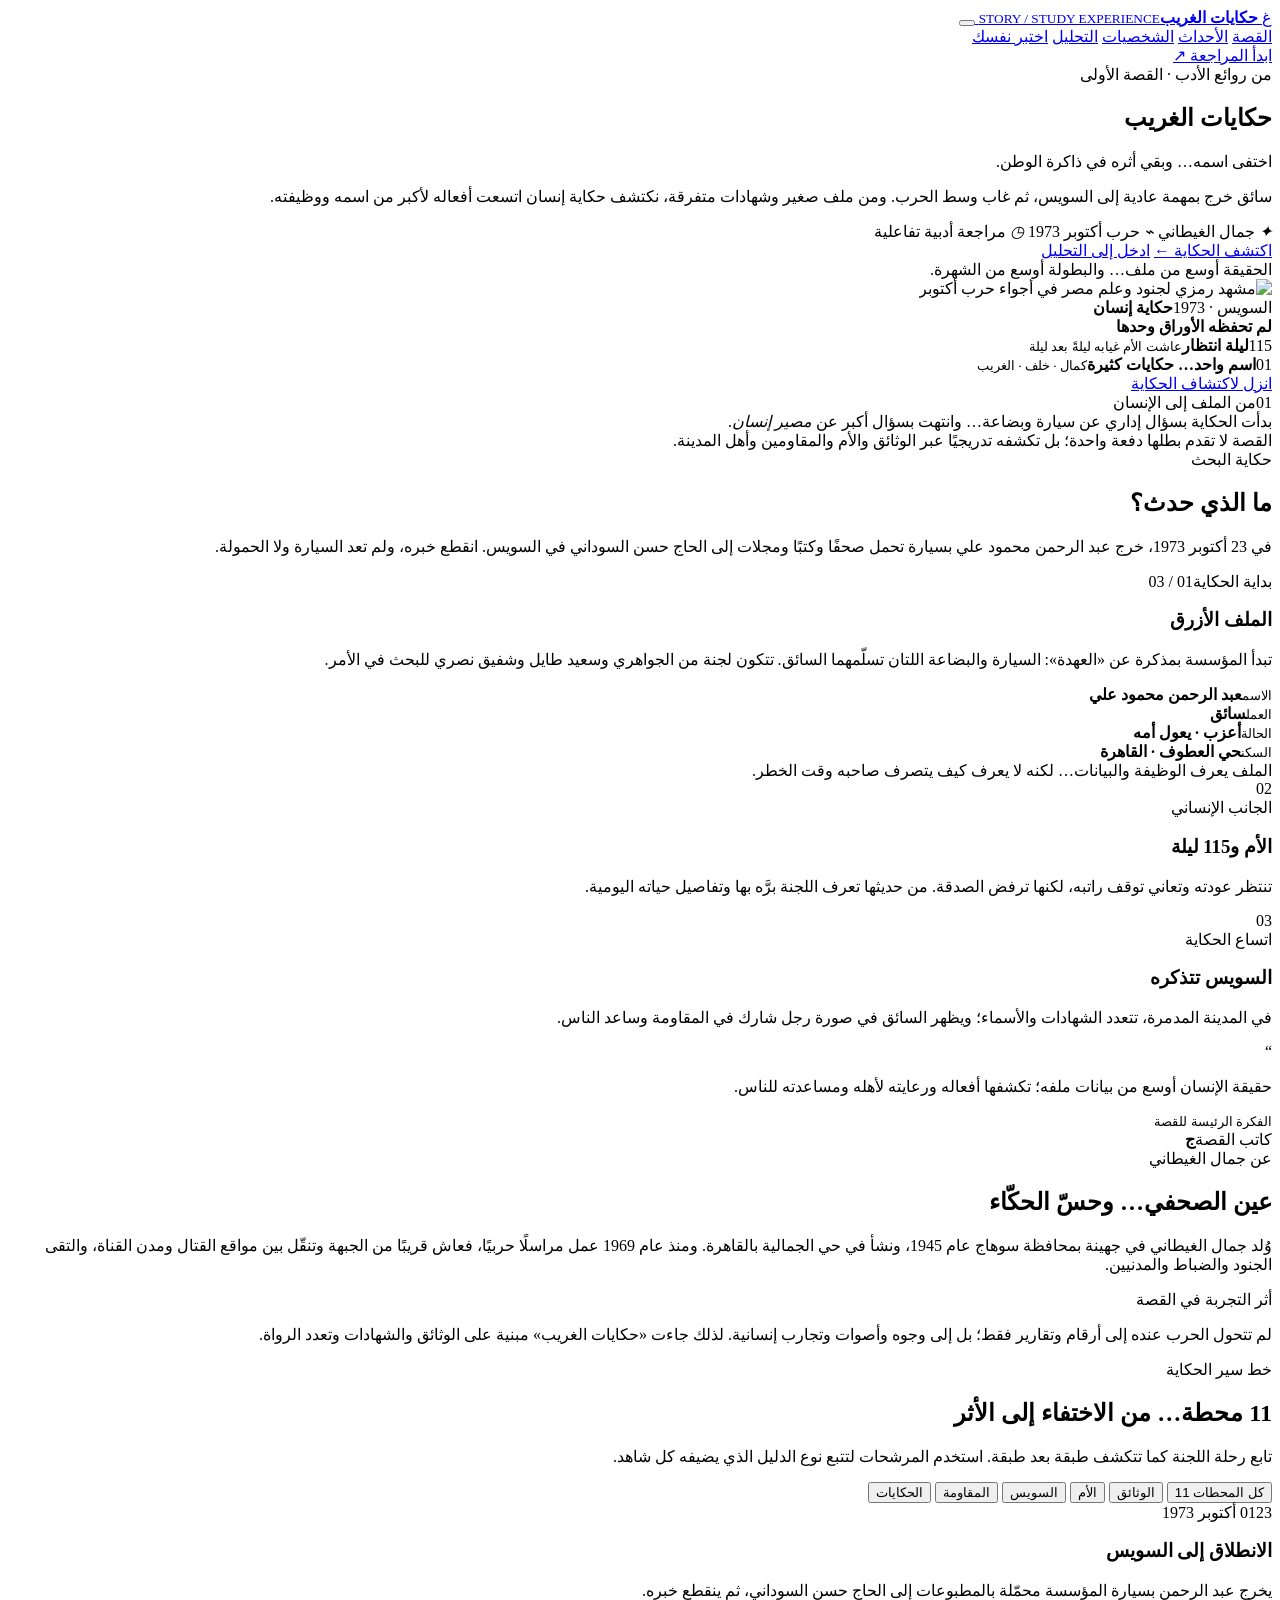
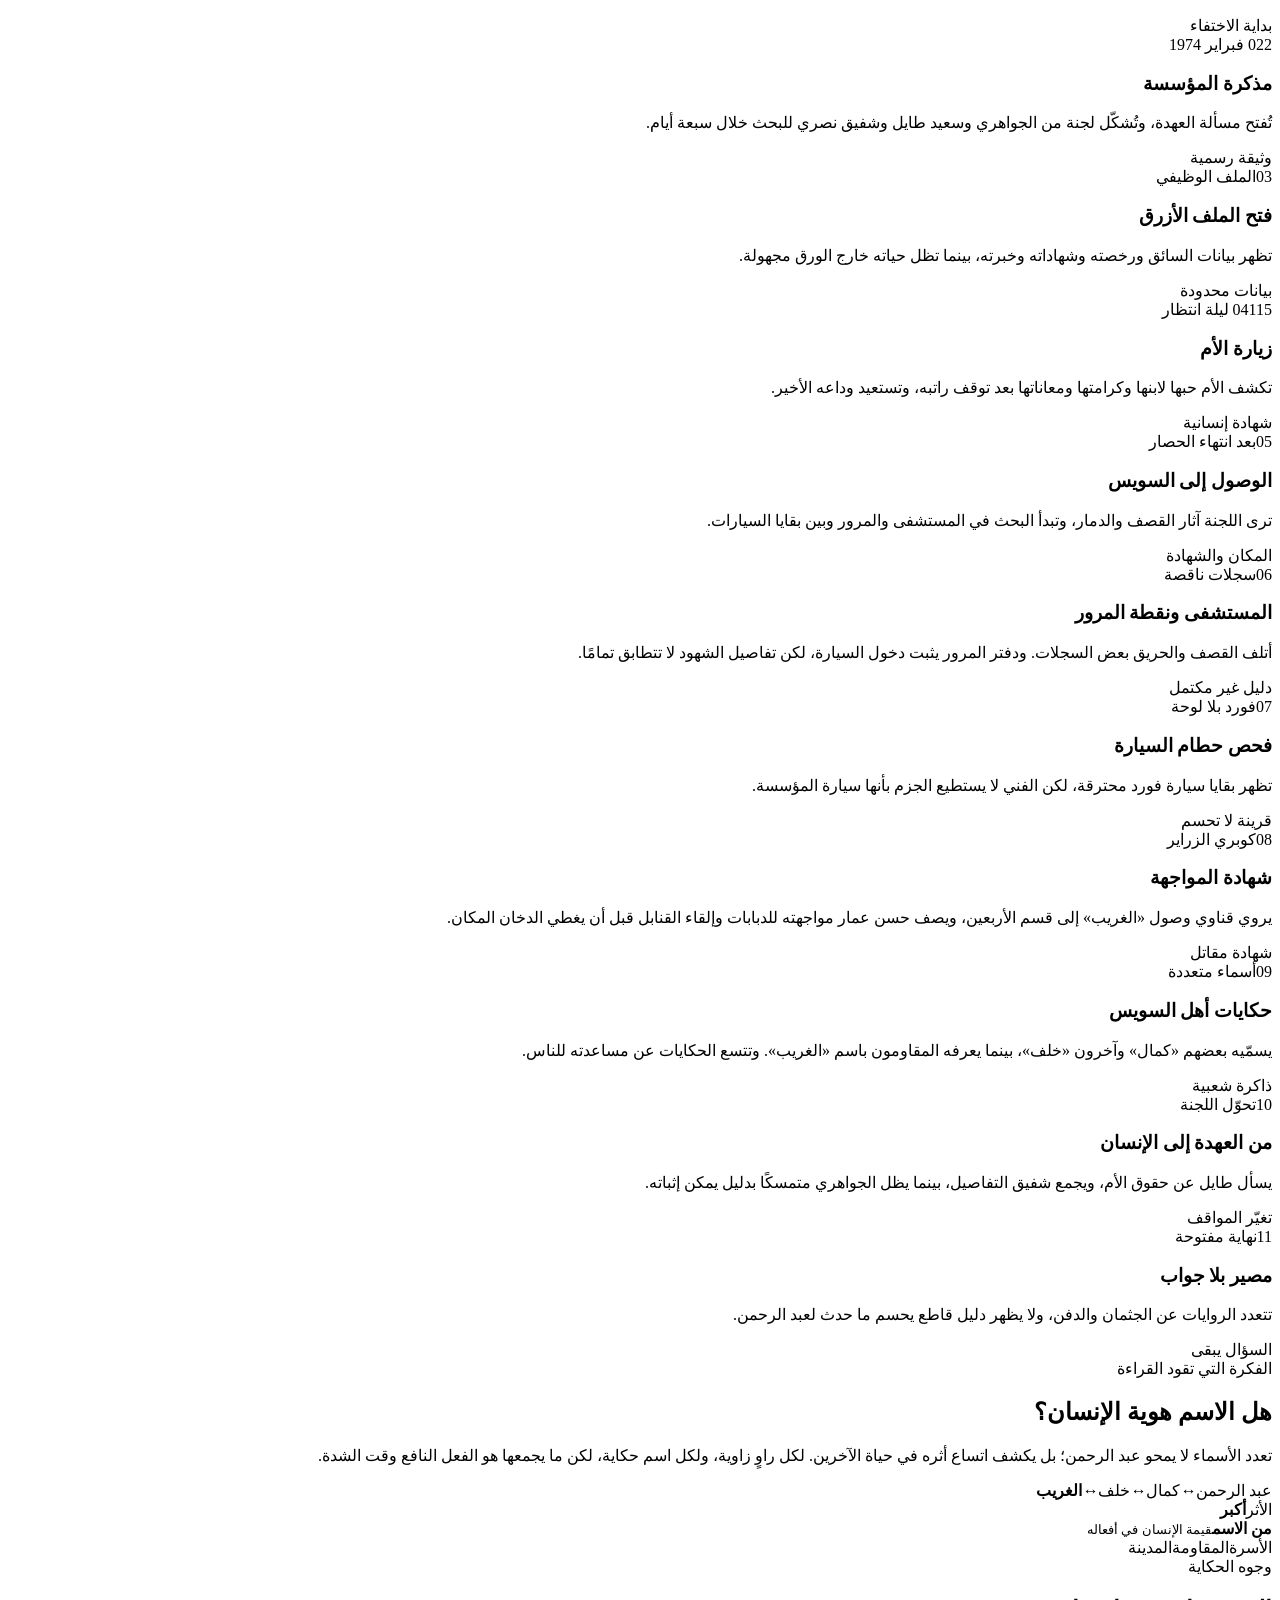
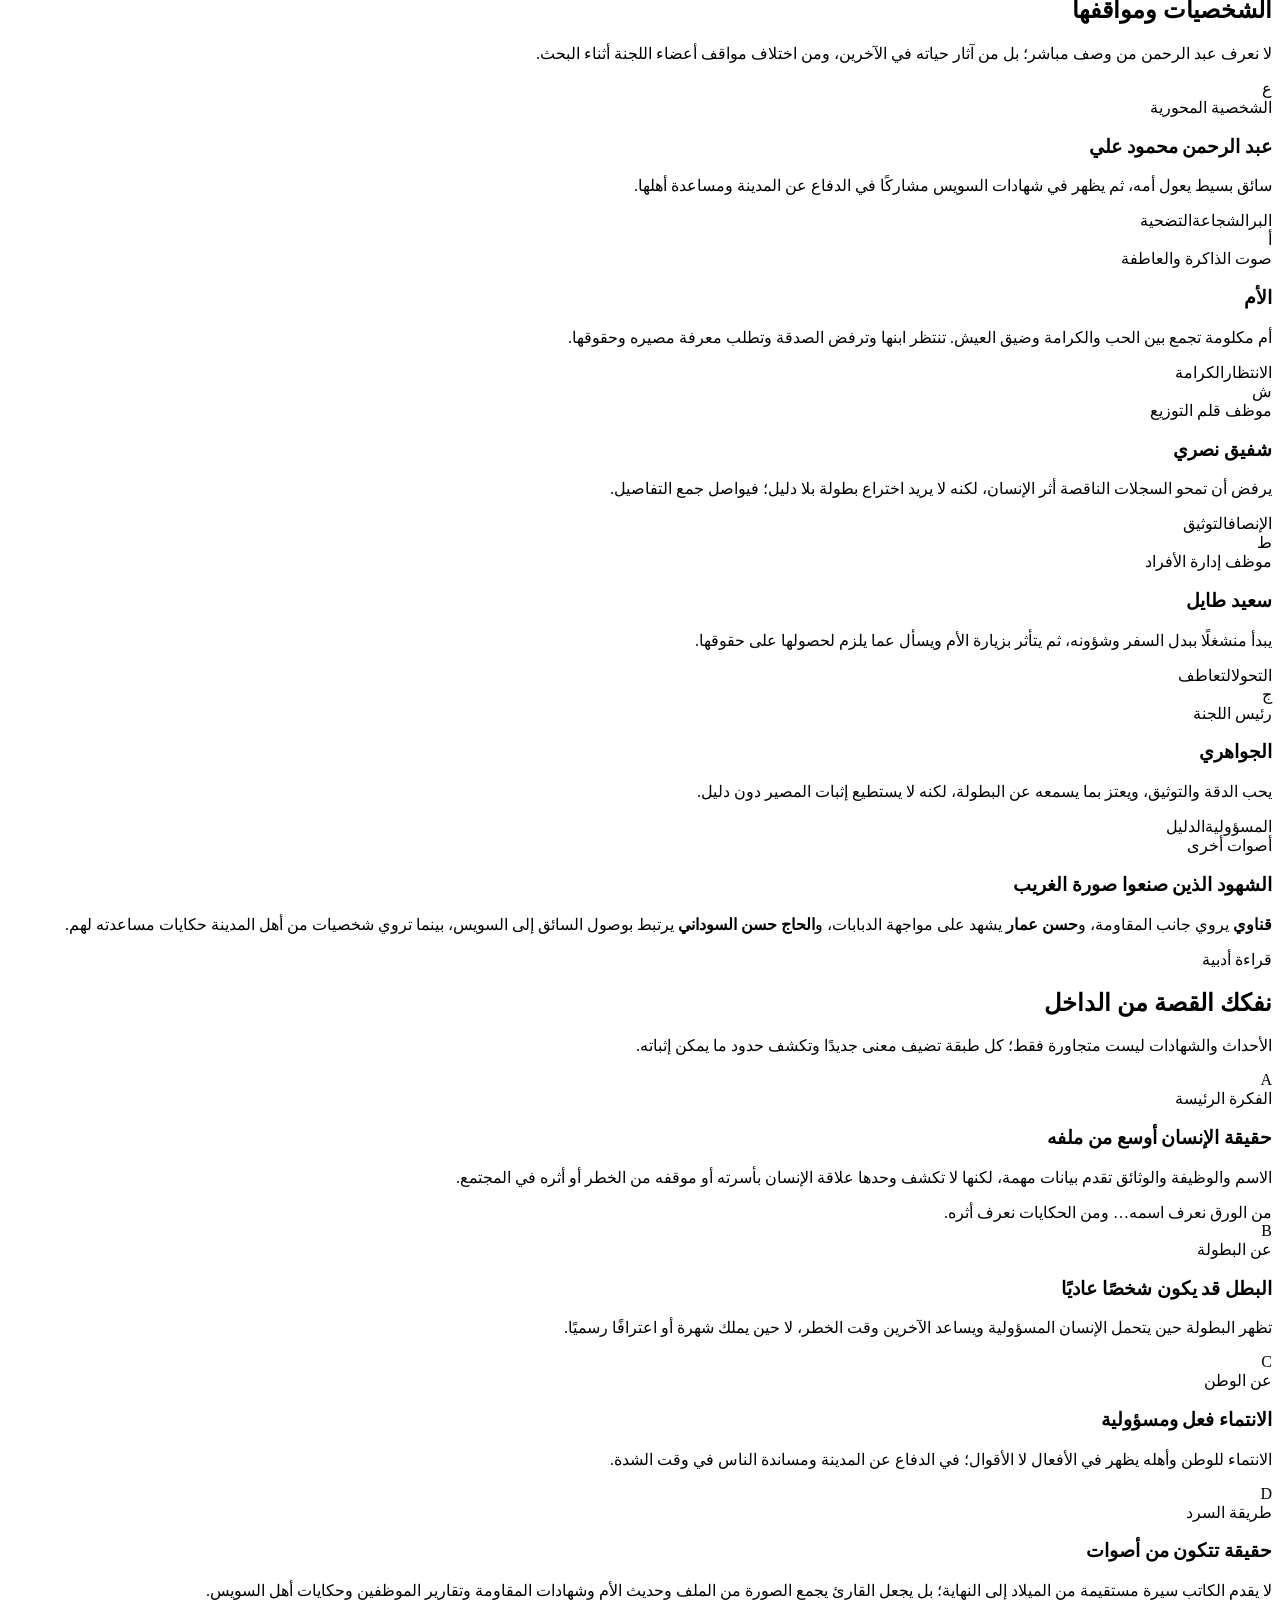
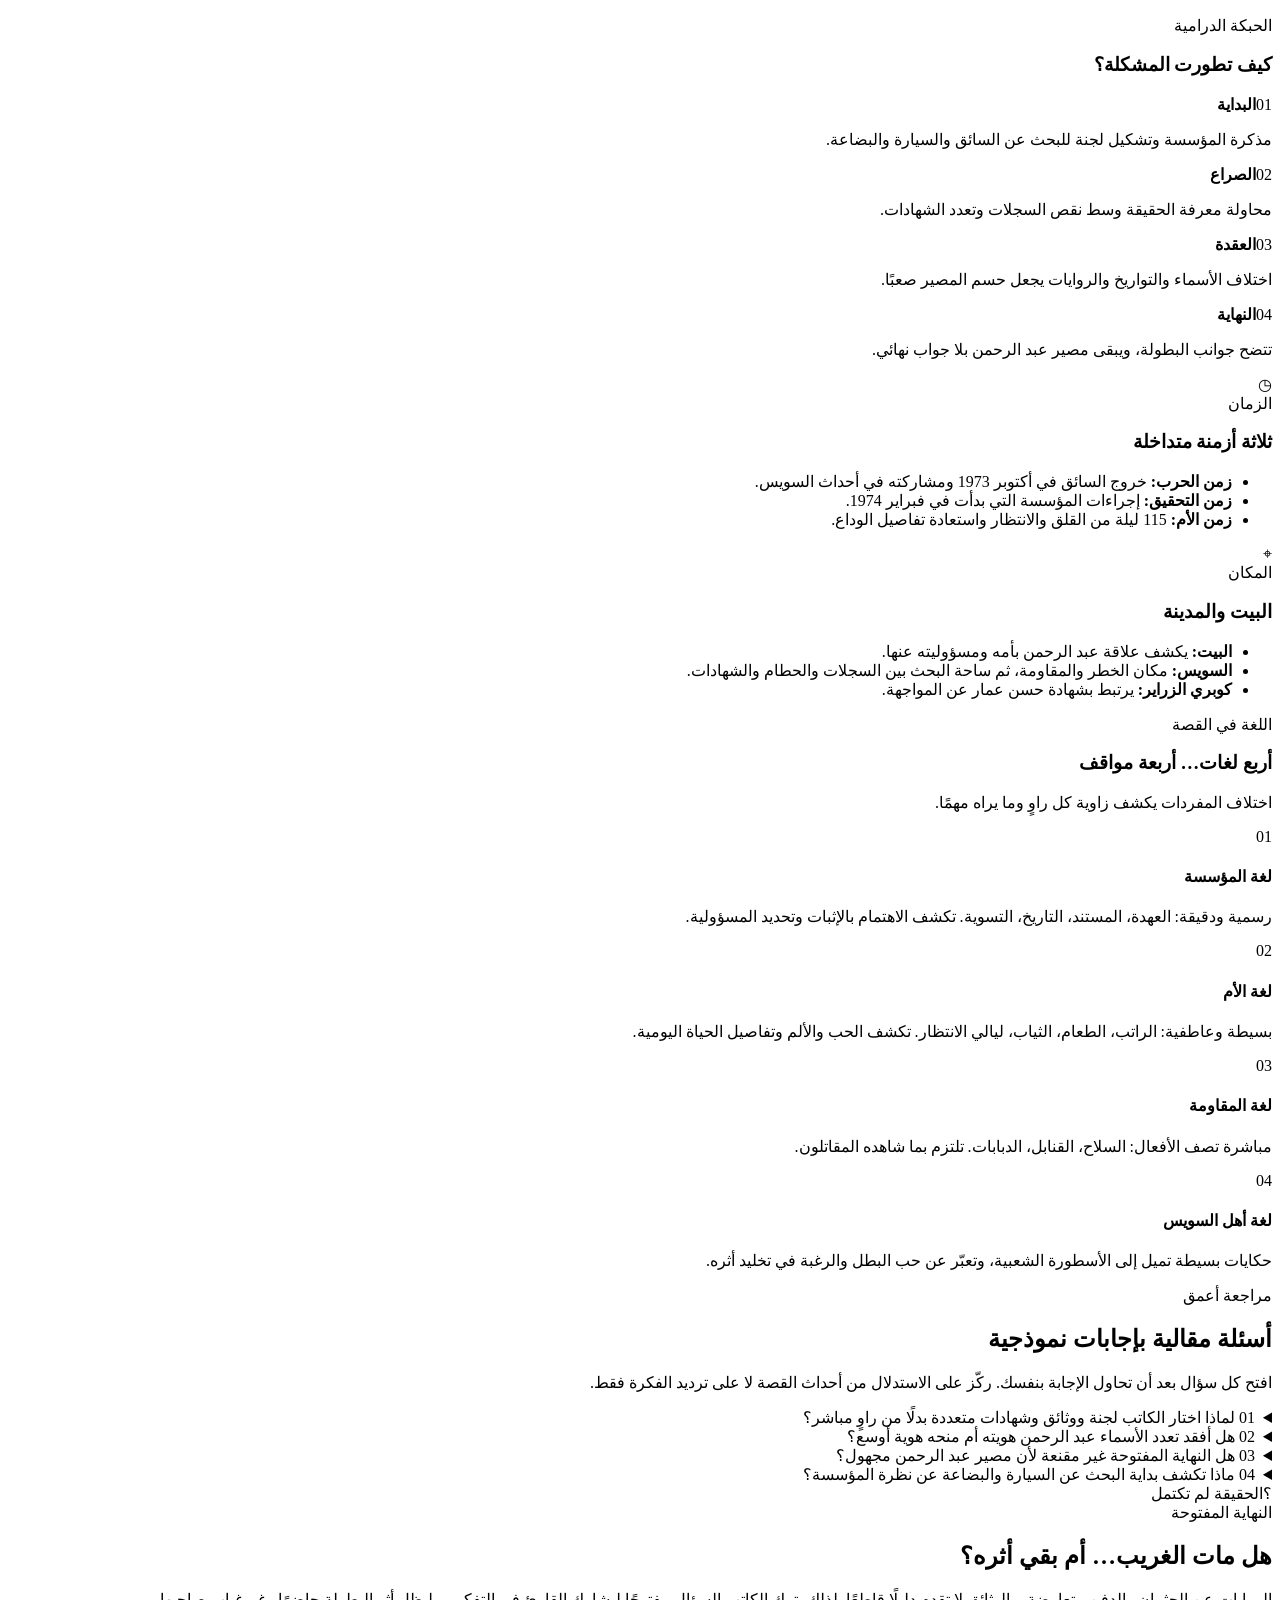
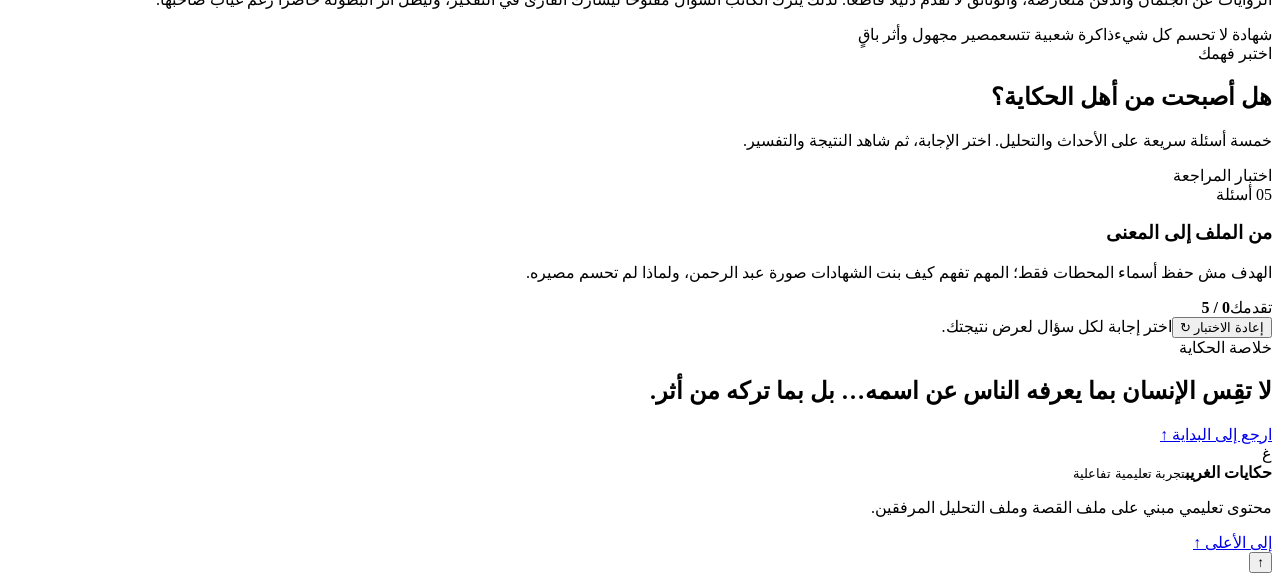
==== index.html @ 1ae820d7 "Add files via upload" ====
<!doctype html>
<html lang="ar" dir="rtl">
<head>
  <meta charset="utf-8">
  <meta name="viewport" content="width=device-width, initial-scale=1">
  <meta name="theme-color" content="#071e2a">
  <meta name="description" content="رحلة تفاعلية لفهم قصة حكايات الغريب لجمال الغيطاني: الأحداث، الشخصيات، الرؤية الفكرية، الحبكة، واللغة.">
  <title>حكايات الغريب | رحلة كشف الإنسان</title>
  <link rel="icon" href="assets/favicon.svg" type="image/svg+xml">
  <link rel="stylesheet" href="css/style.css">
  <script src="js/main.js" defer></script>
</head>
<body>
  <div class="ambient ambient-one" aria-hidden="true"></div>
  <div class="ambient ambient-two" aria-hidden="true"></div>

  <header class="site-header" id="top">
    <a class="brand" href="#top" aria-label="العودة إلى بداية الصفحة">
      <span class="brand-mark">غ</span>
      <span class="brand-copy"><strong>حكايات الغريب</strong><small>STORY / STUDY EXPERIENCE</small></span>
    </a>

    <button class="menu-toggle" type="button" aria-label="فتح القائمة" aria-expanded="false" aria-controls="main-nav">
      <span></span><span></span><span></span>
    </button>

    <nav class="main-nav" id="main-nav" aria-label="التنقل الرئيسي">
      <a href="#story">القصة</a>
      <a href="#timeline">الأحداث</a>
      <a href="#characters">الشخصيات</a>
      <a href="#analysis">التحليل</a>
      <a href="#quiz">اختبر نفسك</a>
    </nav>

    <a class="header-cta" href="#quiz">ابدأ المراجعة <span aria-hidden="true">↗</span></a>
  </header>

  <main>
    <section class="hero section-shell" aria-labelledby="hero-title">
      <div class="hero-copy">
        <div class="eyebrow"><span class="eyebrow-dot"></span> من روائع الأدب · القصة الأولى</div>
        <h1 id="hero-title">حكايات <span>الغريب</span></h1>
        <p class="hero-subtitle">اختفى اسمه… وبقي أثره في ذاكرة الوطن.</p>
        <p class="hero-description">سائق خرج بمهمة عادية إلى السويس، ثم غاب وسط الحرب. ومن ملف صغير وشهادات متفرقة، نكتشف حكاية إنسان اتسعت أفعاله لأكبر من اسمه ووظيفته.</p>
        <div class="hero-meta">
          <span><i class="meta-icon">✦</i> جمال الغيطاني</span>
          <span><i class="meta-icon">⌁</i> حرب أكتوبر 1973</span>
          <span><i class="meta-icon">◷</i> مراجعة أدبية تفاعلية</span>
        </div>
        <div class="hero-actions">
          <a class="btn btn-primary" href="#story">اكتشف الحكاية <span>←</span></a>
          <a class="btn btn-ghost" href="#analysis">ادخل إلى التحليل</a>
        </div>
        <div class="hero-note"><span class="note-line"></span><span>الحقيقة أوسع من ملف… والبطولة أوسع من الشهرة.</span></div>
      </div>

      <div class="hero-visual">
        <div class="visual-glow"></div>
        <div class="hero-art-frame">
          <img src="assets/suez-cover-art.jpg" alt="مشهد رمزي لجنود وعلم مصر في أجواء حرب أكتوبر" class="hero-art">
          <div class="art-shade"></div>
          <div class="art-caption"><span>السويس · 1973</span><strong>حكاية إنسان<br>لم تحفظه الأوراق وحدها</strong></div>
        </div>
        <div class="floating-card floating-card-top"><span class="float-symbol">115</span><span><b>ليلة انتظار</b><small>عاشت الأم غيابه ليلةً بعد ليلة</small></span></div>
        <div class="floating-card floating-card-bottom"><span class="float-symbol">01</span><span><b>اسم واحد… حكايات كثيرة</b><small>كمال · خلف · الغريب</small></span></div>
        <div class="orbit orbit-one"></div><div class="orbit orbit-two"></div>
      </div>
      <a class="scroll-cue" href="#story" aria-label="انتقل إلى القصة"><span></span> انزل لاكتشاف الحكاية</a>
    </section>

    <section class="intro-strip section-shell" id="story">
      <div class="intro-label"><span class="section-index">01</span><span>من الملف إلى الإنسان</span></div>
      <div class="intro-statement">بدأت الحكاية بسؤال إداري عن سيارة وبضاعة… وانتهت بسؤال أكبر عن <em>مصير إنسان</em>.</div>
      <div class="intro-small">القصة لا تقدم بطلها دفعة واحدة؛ بل تكشفه تدريجيًا عبر الوثائق والأم والمقاومين وأهل المدينة.</div>
    </section>

    <section class="section section-shell story-section">
      <div class="section-heading reveal">
        <div><span class="section-kicker">حكاية البحث</span><h2>ما الذي حدث؟</h2></div>
        <p>في 23 أكتوبر 1973، خرج عبد الرحمن محمود علي بسيارة تحمل صحفًا وكتبًا ومجلات إلى الحاج حسن السوداني في السويس. انقطع خبره، ولم تعد السيارة ولا الحمولة.</p>
      </div>

      <div class="story-grid">
        <article class="story-main-card reveal">
          <div class="card-topline"><span class="mini-tag">بداية الحكاية</span><span class="card-number">01 / 03</span></div>
          <div class="file-icon" aria-hidden="true"><span></span><span></span><span></span></div>
          <h3>الملف الأزرق</h3>
          <p>تبدأ المؤسسة بمذكرة عن «العهدة»: السيارة والبضاعة اللتان تسلّمهما السائق. تتكون لجنة من الجواهري وسعيد طايل وشفيق نصري للبحث في الأمر.</p>
          <div class="file-data">
            <div><small>الاسم</small><strong>عبد الرحمن محمود علي</strong></div>
            <div><small>العمل</small><strong>سائق</strong></div>
            <div><small>الحالة</small><strong>أعزب · يعول أمه</strong></div>
            <div><small>السكن</small><strong>حي العطوف · القاهرة</strong></div>
          </div>
          <div class="card-footnote">الملف يعرف الوظيفة والبيانات… لكنه لا يعرف كيف يتصرف صاحبه وقت الخطر.</div>
        </article>

        <div class="story-side">
          <article class="side-card reveal">
            <span class="side-number">02</span>
            <div><span class="side-label">الجانب الإنساني</span><h3>الأم و115 ليلة</h3><p>تنتظر عودته وتعاني توقف راتبه، لكنها ترفض الصدقة. من حديثها تعرف اللجنة برَّه بها وتفاصيل حياته اليومية.</p></div>
          </article>
          <article class="side-card reveal">
            <span class="side-number">03</span>
            <div><span class="side-label">اتساع الحكاية</span><h3>السويس تتذكره</h3><p>في المدينة المدمرة، تتعدد الشهادات والأسماء؛ ويظهر السائق في صورة رجل شارك في المقاومة وساعد الناس.</p></div>
          </article>
          <div class="quote-card reveal"><span class="quote-mark">“</span><p>حقيقة الإنسان أوسع من بيانات ملفه؛ تكشفها أفعاله ورعايته لأهله ومساعدته للناس.</p><small>الفكرة الرئيسة للقصة</small></div>
        </div>
      </div>
    </section>

    <section class="author-section section-shell reveal" aria-labelledby="author-title">
      <div class="author-marker"><span>كاتب القصة</span><strong>ج</strong></div>
      <div class="author-copy"><span class="section-kicker">عن جمال الغيطاني</span><h2 id="author-title">عين الصحفي… وحسّ الحكّاء</h2><p>وُلد جمال الغيطاني في جهينة بمحافظة سوهاج عام 1945، ونشأ في حي الجمالية بالقاهرة. ومنذ عام 1969 عمل مراسلًا حربيًا، فعاش قريبًا من الجبهة وتنقّل بين مواقع القتال ومدن القناة، والتقى الجنود والضباط والمدنيين.</p></div>
      <div class="author-insight"><span>أثر التجربة في القصة</span><p>لم تتحول الحرب عنده إلى أرقام وتقارير فقط؛ بل إلى وجوه وأصوات وتجارب إنسانية. لذلك جاءت «حكايات الغريب» مبنية على الوثائق والشهادات وتعدد الرواة.</p></div>
    </section>

    <section class="section timeline-section" id="timeline">
      <div class="section-shell">
        <div class="section-heading reveal">
          <div><span class="section-kicker">خط سير الحكاية</span><h2>11 محطة… من الاختفاء إلى الأثر</h2></div>
          <p>تابع رحلة اللجنة كما تتكشف طبقة بعد طبقة. استخدم المرشحات لتتبع نوع الدليل الذي يضيفه كل شاهد.</p>
        </div>

        <div class="filter-row reveal" role="group" aria-label="تصفية محطات القصة">
          <button class="filter-chip active" data-filter="all" type="button">كل المحطات <span>11</span></button>
          <button class="filter-chip" data-filter="paper" type="button">الوثائق</button>
          <button class="filter-chip" data-filter="family" type="button">الأم</button>
          <button class="filter-chip" data-filter="suez" type="button">السويس</button>
          <button class="filter-chip" data-filter="resistance" type="button">المقاومة</button>
          <button class="filter-chip" data-filter="memory" type="button">الحكايات</button>
        </div>

        <div class="timeline-grid" id="timeline-grid">
          <article class="timeline-card reveal" data-topic="paper"><span class="timeline-count">01</span><span class="timeline-date">23 أكتوبر 1973</span><h3>الانطلاق إلى السويس</h3><p>يخرج عبد الرحمن بسيارة المؤسسة محمّلة بالمطبوعات إلى الحاج حسن السوداني، ثم ينقطع خبره.</p><span class="timeline-type">بداية الاختفاء</span></article>
          <article class="timeline-card reveal" data-topic="paper"><span class="timeline-count">02</span><span class="timeline-date">2 فبراير 1974</span><h3>مذكرة المؤسسة</h3><p>تُفتح مسألة العهدة، وتُشكّل لجنة من الجواهري وسعيد طايل وشفيق نصري للبحث خلال سبعة أيام.</p><span class="timeline-type">وثيقة رسمية</span></article>
          <article class="timeline-card reveal" data-topic="paper"><span class="timeline-count">03</span><span class="timeline-date">الملف الوظيفي</span><h3>فتح الملف الأزرق</h3><p>تظهر بيانات السائق ورخصته وشهاداته وخبرته، بينما تظل حياته خارج الورق مجهولة.</p><span class="timeline-type">بيانات محدودة</span></article>
          <article class="timeline-card reveal" data-topic="family"><span class="timeline-count">04</span><span class="timeline-date">115 ليلة انتظار</span><h3>زيارة الأم</h3><p>تكشف الأم حبها لابنها وكرامتها ومعاناتها بعد توقف راتبه، وتستعيد وداعه الأخير.</p><span class="timeline-type">شهادة إنسانية</span></article>
          <article class="timeline-card reveal" data-topic="suez"><span class="timeline-count">05</span><span class="timeline-date">بعد انتهاء الحصار</span><h3>الوصول إلى السويس</h3><p>ترى اللجنة آثار القصف والدمار، وتبدأ البحث في المستشفى والمرور وبين بقايا السيارات.</p><span class="timeline-type">المكان والشهادة</span></article>
          <article class="timeline-card reveal" data-topic="paper"><span class="timeline-count">06</span><span class="timeline-date">سجلات ناقصة</span><h3>المستشفى ونقطة المرور</h3><p>أتلف القصف والحريق بعض السجلات. ودفتر المرور يثبت دخول السيارة، لكن تفاصيل الشهود لا تتطابق تمامًا.</p><span class="timeline-type">دليل غير مكتمل</span></article>
          <article class="timeline-card reveal" data-topic="suez"><span class="timeline-count">07</span><span class="timeline-date">فورد بلا لوحة</span><h3>فحص حطام السيارة</h3><p>تظهر بقايا سيارة فورد محترقة، لكن الفني لا يستطيع الجزم بأنها سيارة المؤسسة.</p><span class="timeline-type">قرينة لا تحسم</span></article>
          <article class="timeline-card reveal" data-topic="resistance"><span class="timeline-count">08</span><span class="timeline-date">كوبري الزراير</span><h3>شهادة المواجهة</h3><p>يروي قناوي وصول «الغريب» إلى قسم الأربعين، ويصف حسن عمار مواجهته للدبابات وإلقاء القنابل قبل أن يغطي الدخان المكان.</p><span class="timeline-type">شهادة مقاتل</span></article>
          <article class="timeline-card reveal" data-topic="memory"><span class="timeline-count">09</span><span class="timeline-date">أسماء متعددة</span><h3>حكايات أهل السويس</h3><p>يسمّيه بعضهم «كمال» وآخرون «خلف»، بينما يعرفه المقاومون باسم «الغريب». وتتسع الحكايات عن مساعدته للناس.</p><span class="timeline-type">ذاكرة شعبية</span></article>
          <article class="timeline-card reveal" data-topic="paper memory"><span class="timeline-count">10</span><span class="timeline-date">تحوّل اللجنة</span><h3>من العهدة إلى الإنسان</h3><p>يسأل طايل عن حقوق الأم، ويجمع شفيق التفاصيل، بينما يظل الجواهري متمسكًا بدليل يمكن إثباته.</p><span class="timeline-type">تغيّر المواقف</span></article>
          <article class="timeline-card timeline-card-final reveal" data-topic="memory"><span class="timeline-count">11</span><span class="timeline-date">نهاية مفتوحة</span><h3>مصير بلا جواب</h3><p>تتعدد الروايات عن الجثمان والدفن، ولا يظهر دليل قاطع يحسم ما حدث لعبد الرحمن.</p><span class="timeline-type">السؤال يبقى</span></article>
        </div>
        <p class="timeline-empty" id="timeline-empty" hidden>لا توجد محطات ضمن هذا التصنيف.</p>
      </div>
    </section>

    <section class="section section-shell identity-section">
      <div class="identity-panel reveal">
        <div class="identity-copy">
          <span class="section-kicker">الفكرة التي تقود القراءة</span>
          <h2>هل الاسم هوية الإنسان؟</h2>
          <p>تعدد الأسماء لا يمحو عبد الرحمن؛ بل يكشف اتساع أثره في حياة الآخرين. لكل راوٍ زاوية، ولكل اسم حكاية، لكن ما يجمعها هو الفعل النافع وقت الشدة.</p>
          <div class="name-cloud" aria-label="أسماء عبد الرحمن في الحكايات"><span>عبد الرحمن</span><i>↔</i><span>كمال</span><i>↔</i><span>خلف</span><i>↔</i><strong>الغريب</strong></div>
        </div>
        <div class="identity-visual">
          <div class="identity-ring ring-a"></div><div class="identity-ring ring-b"></div>
          <div class="identity-core"><span>الأثر</span><strong>أكبر<br>من الاسم</strong><small>قيمة الإنسان في أفعاله</small></div>
          <span class="orbit-label label-one">الأسرة</span><span class="orbit-label label-two">المقاومة</span><span class="orbit-label label-three">المدينة</span>
        </div>
      </div>
    </section>

    <section class="section section-shell" id="characters">
      <div class="section-heading reveal">
        <div><span class="section-kicker">وجوه الحكاية</span><h2>الشخصيات ومواقفها</h2></div>
        <p>لا نعرف عبد الرحمن من وصف مباشر؛ بل من آثار حياته في الآخرين، ومن اختلاف مواقف أعضاء اللجنة أثناء البحث.</p>
      </div>
      <div class="character-grid">
        <article class="character-card character-highlight reveal"><div class="character-avatar">ع</div><div class="character-role">الشخصية المحورية</div><h3>عبد الرحمن محمود علي</h3><p>سائق بسيط يعول أمه، ثم يظهر في شهادات السويس مشاركًا في الدفاع عن المدينة ومساعدة أهلها.</p><div class="character-tags"><span>البر</span><span>الشجاعة</span><span>التضحية</span></div></article>
        <article class="character-card reveal"><div class="character-avatar avatar-warm">أ</div><div class="character-role">صوت الذاكرة والعاطفة</div><h3>الأم</h3><p>أم مكلومة تجمع بين الحب والكرامة وضيق العيش. تنتظر ابنها وترفض الصدقة وتطلب معرفة مصيره وحقوقها.</p><div class="character-tags"><span>الانتظار</span><span>الكرامة</span></div></article>
        <article class="character-card reveal"><div class="character-avatar avatar-blue">ش</div><div class="character-role">موظف قلم التوزيع</div><h3>شفيق نصري</h3><p>يرفض أن تمحو السجلات الناقصة أثر الإنسان، لكنه لا يريد اختراع بطولة بلا دليل؛ فيواصل جمع التفاصيل.</p><div class="character-tags"><span>الإنصاف</span><span>التوثيق</span></div></article>
        <article class="character-card reveal"><div class="character-avatar avatar-purple">ط</div><div class="character-role">موظف إدارة الأفراد</div><h3>سعيد طايل</h3><p>يبدأ منشغلًا ببدل السفر وشؤونه، ثم يتأثر بزيارة الأم ويسأل عما يلزم لحصولها على حقوقها.</p><div class="character-tags"><span>التحول</span><span>التعاطف</span></div></article>
        <article class="character-card reveal"><div class="character-avatar avatar-gold">ج</div><div class="character-role">رئيس اللجنة</div><h3>الجواهري</h3><p>يحب الدقة والتوثيق، ويعتز بما يسمعه عن البطولة، لكنه لا يستطيع إثبات المصير دون دليل.</p><div class="character-tags"><span>المسؤولية</span><span>الدليل</span></div></article>
      </div>
      <div class="witness-band reveal"><div><span class="section-kicker">أصوات أخرى</span><h3>الشهود الذين صنعوا صورة الغريب</h3></div><p><b>قناوي</b> يروي جانب المقاومة، و<b>حسن عمار</b> يشهد على مواجهة الدبابات، و<b>الحاج حسن السوداني</b> يرتبط بوصول السائق إلى السويس، بينما تروي شخصيات من أهل المدينة حكايات مساعدته لهم.</p></div>
    </section>

    <section class="section analysis-section" id="analysis">
      <div class="section-shell">
        <div class="section-heading reveal">
          <div><span class="section-kicker">قراءة أدبية</span><h2>نفكك القصة من الداخل</h2></div>
          <p>الأحداث والشهادات ليست متجاورة فقط؛ كل طبقة تضيف معنى جديدًا وتكشف حدود ما يمكن إثباته.</p>
        </div>

        <div class="analysis-grid">
          <article class="analysis-card analysis-main reveal"><div class="analysis-number">A</div><span class="section-kicker">الفكرة الرئيسة</span><h3>حقيقة الإنسان أوسع من ملفه</h3><p>الاسم والوظيفة والوثائق تقدم بيانات مهمة، لكنها لا تكشف وحدها علاقة الإنسان بأسرته أو موقفه من الخطر أو أثره في المجتمع.</p><div class="analysis-quote">من الورق نعرف اسمه… ومن الحكايات نعرف أثره.</div></article>
          <article class="analysis-card reveal"><div class="analysis-number">B</div><span class="section-kicker">عن البطولة</span><h3>البطل قد يكون شخصًا عاديًا</h3><p>تظهر البطولة حين يتحمل الإنسان المسؤولية ويساعد الآخرين وقت الخطر، لا حين يملك شهرة أو اعترافًا رسميًا.</p></article>
          <article class="analysis-card reveal"><div class="analysis-number">C</div><span class="section-kicker">عن الوطن</span><h3>الانتماء فعل ومسؤولية</h3><p>الانتماء للوطن وأهله يظهر في الأفعال لا الأقوال؛ في الدفاع عن المدينة ومساندة الناس في وقت الشدة.</p></article>
          <article class="analysis-card reveal"><div class="analysis-number">D</div><span class="section-kicker">طريقة السرد</span><h3>حقيقة تتكون من أصوات</h3><p>لا يقدم الكاتب سيرة مستقيمة من الميلاد إلى النهاية؛ بل يجعل القارئ يجمع الصورة من الملف وحديث الأم وشهادات المقاومة وتقارير الموظفين وحكايات أهل السويس.</p></article>
        </div>

        <div class="plot-block reveal">
          <div class="plot-heading"><span class="section-kicker">الحبكة الدرامية</span><h3>كيف تطورت المشكلة؟</h3></div>
          <div class="plot-steps">
            <div class="plot-step"><span>01</span><b>البداية</b><p>مذكرة المؤسسة وتشكيل لجنة للبحث عن السائق والسيارة والبضاعة.</p></div>
            <div class="plot-step"><span>02</span><b>الصراع</b><p>محاولة معرفة الحقيقة وسط نقص السجلات وتعدد الشهادات.</p></div>
            <div class="plot-step"><span>03</span><b>العقدة</b><p>اختلاف الأسماء والتواريخ والروايات يجعل حسم المصير صعبًا.</p></div>
            <div class="plot-step plot-step-end"><span>04</span><b>النهاية</b><p>تتضح جوانب البطولة، ويبقى مصير عبد الرحمن بلا جواب نهائي.</p></div>
          </div>
        </div>

        <div class="time-place-grid">
          <article class="time-place-card reveal"><div class="tp-icon">◷</div><div><span class="section-kicker">الزمان</span><h3>ثلاثة أزمنة متداخلة</h3><ul><li><b>زمن الحرب:</b> خروج السائق في أكتوبر 1973 ومشاركته في أحداث السويس.</li><li><b>زمن التحقيق:</b> إجراءات المؤسسة التي بدأت في فبراير 1974.</li><li><b>زمن الأم:</b> 115 ليلة من القلق والانتظار واستعادة تفاصيل الوداع.</li></ul></div></article>
          <article class="time-place-card reveal"><div class="tp-icon">⌖</div><div><span class="section-kicker">المكان</span><h3>البيت والمدينة</h3><ul><li><b>البيت:</b> يكشف علاقة عبد الرحمن بأمه ومسؤوليته عنها.</li><li><b>السويس:</b> مكان الخطر والمقاومة، ثم ساحة البحث بين السجلات والحطام والشهادات.</li><li><b>كوبري الزراير:</b> يرتبط بشهادة حسن عمار عن المواجهة.</li></ul></div></article>
        </div>

        <div class="voices-block reveal">
          <div class="voices-heading"><div><span class="section-kicker">اللغة في القصة</span><h3>أربع لغات… أربعة مواقف</h3></div><p>اختلاف المفردات يكشف زاوية كل راوٍ وما يراه مهمًا.</p></div>
          <div class="voices-grid">
            <div class="voice-card"><span class="voice-symbol">01</span><h4>لغة المؤسسة</h4><p>رسمية ودقيقة: العهدة، المستند، التاريخ، التسوية. تكشف الاهتمام بالإثبات وتحديد المسؤولية.</p></div>
            <div class="voice-card"><span class="voice-symbol">02</span><h4>لغة الأم</h4><p>بسيطة وعاطفية: الراتب، الطعام، الثياب، ليالي الانتظار. تكشف الحب والألم وتفاصيل الحياة اليومية.</p></div>
            <div class="voice-card"><span class="voice-symbol">03</span><h4>لغة المقاومة</h4><p>مباشرة تصف الأفعال: السلاح، القنابل، الدبابات. تلتزم بما شاهده المقاتلون.</p></div>
            <div class="voice-card"><span class="voice-symbol">04</span><h4>لغة أهل السويس</h4><p>حكايات بسيطة تميل إلى الأسطورة الشعبية، وتعبّر عن حب البطل والرغبة في تخليد أثره.</p></div>
          </div>
        </div>
      </div>
    </section>

    <section class="section section-shell essay-section" aria-labelledby="essay-title">
      <div class="section-heading reveal">
        <div><span class="section-kicker">مراجعة أعمق</span><h2 id="essay-title">أسئلة مقالية بإجابات نموذجية</h2></div>
        <p>افتح كل سؤال بعد أن تحاول الإجابة بنفسك. ركّز على الاستدلال من أحداث القصة لا على ترديد الفكرة فقط.</p>
      </div>
      <div class="essay-list">
        <details class="essay-item reveal"><summary><span>01</span> لماذا اختار الكاتب لجنة ووثائق وشهادات متعددة بدلًا من راوٍ مباشر؟</summary><p>لنتعرف إلى عبد الرحمن من زوايا مختلفة، ونرى أثره في أمه والمقاومين وأهل المدينة، كما نشارك اللجنة صعوبة التحقق من مصيره وفهم الروايات المتعارضة.</p></details>
        <details class="essay-item reveal"><summary><span>02</span> هل أفقد تعدد الأسماء عبد الرحمن هويته أم منحه هوية أوسع؟</summary><p>منحه هوية أوسع؛ فكل اسم يعكس علاقة أو موقفًا: «كمال» عند الباشجاويش، و«خلف» عند العجوز، و«الغريب» عند المقاومين. تتعدد الأسماء بينما تتقارب الأفعال التي ترويها المدينة.</p></details>
        <details class="essay-item reveal"><summary><span>03</span> هل النهاية المفتوحة غير مقنعة لأن مصير عبد الرحمن مجهول؟</summary><p>لا؛ لأن اللجنة لم تصل إلى دليل قاطع، واختلفت الروايات عن الجثمان والدفن. بقاء المصير مجهولًا متفق مع نتائج البحث، ويجعل أثر البطل حاضرًا في ذاكرة الناس.</p></details>
        <details class="essay-item reveal"><summary><span>04</span> ماذا تكشف بداية البحث عن السيارة والبضاعة عن نظرة المؤسسة؟</summary><p>تكشف أن المؤسسة بدأت من زاوية العهدة والمسؤولية الإدارية، فاهتمت بالسيارة والبضاعة أكثر من حياة السائق ومعاناة أسرته. ثم تتسع نظرة اللجنة تدريجيًا لتشمل الإنسان وراء الملف.</p></details>
      </div>
    </section>

    <section class="section section-shell open-ending-section">
      <div class="open-ending-card reveal">
        <div class="ending-art"><div class="ending-orbit"></div><span class="ending-question">؟</span><span class="ending-label">الحقيقة لم تكتمل</span></div>
        <div class="ending-copy"><span class="section-kicker">النهاية المفتوحة</span><h2>هل مات الغريب… أم بقي أثره؟</h2><p>الروايات عن الجثمان والدفن متعارضة، والوثائق لا تقدم دليلًا قاطعًا. لذلك يترك الكاتب السؤال مفتوحًا ليشارك القارئ في التفكير، وليظل أثر البطولة حاضرًا رغم غياب صاحبها.</p><div class="ending-points"><span>شهادة لا تحسم كل شيء</span><span>ذاكرة شعبية تتسع</span><span>مصير مجهول وأثر باقٍ</span></div></div>
      </div>
    </section>

    <section class="section quiz-section" id="quiz">
      <div class="section-shell">
        <div class="section-heading reveal">
          <div><span class="section-kicker">اختبر فهمك</span><h2>هل أصبحت من أهل الحكاية؟</h2></div>
          <p>خمسة أسئلة سريعة على الأحداث والتحليل. اختر الإجابة، ثم شاهد النتيجة والتفسير.</p>
        </div>
        <div class="quiz-layout reveal">
          <div class="quiz-aside"><span class="quiz-badge">اختبار المراجعة</span><div class="quiz-big-number">05<span> أسئلة</span></div><h3>من الملف إلى المعنى</h3><p>الهدف مش حفظ أسماء المحطات فقط؛ المهم تفهم كيف بنت الشهادات صورة عبد الرحمن، ولماذا لم تحسم مصيره.</p><div class="quiz-progress-label"><span>تقدمك</span><b id="quiz-progress-text">0 / 5</b></div><div class="progress-track"><span id="quiz-progress-bar"></span></div></div>
          <div class="quiz-main"><div id="quiz-container" aria-live="polite"></div><div class="quiz-footer"><button class="btn btn-ghost" id="quiz-reset" type="button">إعادة الاختبار ↻</button><span id="quiz-status">اختر إجابة لكل سؤال لعرض نتيجتك.</span></div></div>
        </div>
      </div>
    </section>

    <section class="final-cta section-shell reveal">
      <div><span class="section-kicker">خلاصة الحكاية</span><h2>لا تقِس الإنسان بما يعرفه الناس عن اسمه… بل بما تركه من أثر.</h2></div>
      <a class="btn btn-primary" href="#top">ارجع إلى البداية <span>↑</span></a>
    </section>
  </main>

  <footer class="site-footer">
    <div class="footer-brand"><span class="brand-mark">غ</span><div><strong>حكايات الغريب</strong><small>تجربة تعليمية تفاعلية</small></div></div>
    <p>محتوى تعليمي مبني على ملف القصة وملف التحليل المرفقين.</p>
    <a href="#top">إلى الأعلى ↑</a>
  </footer>

  <button class="back-to-top" type="button" aria-label="العودة إلى أعلى الصفحة">↑</button>
</body>
</html>
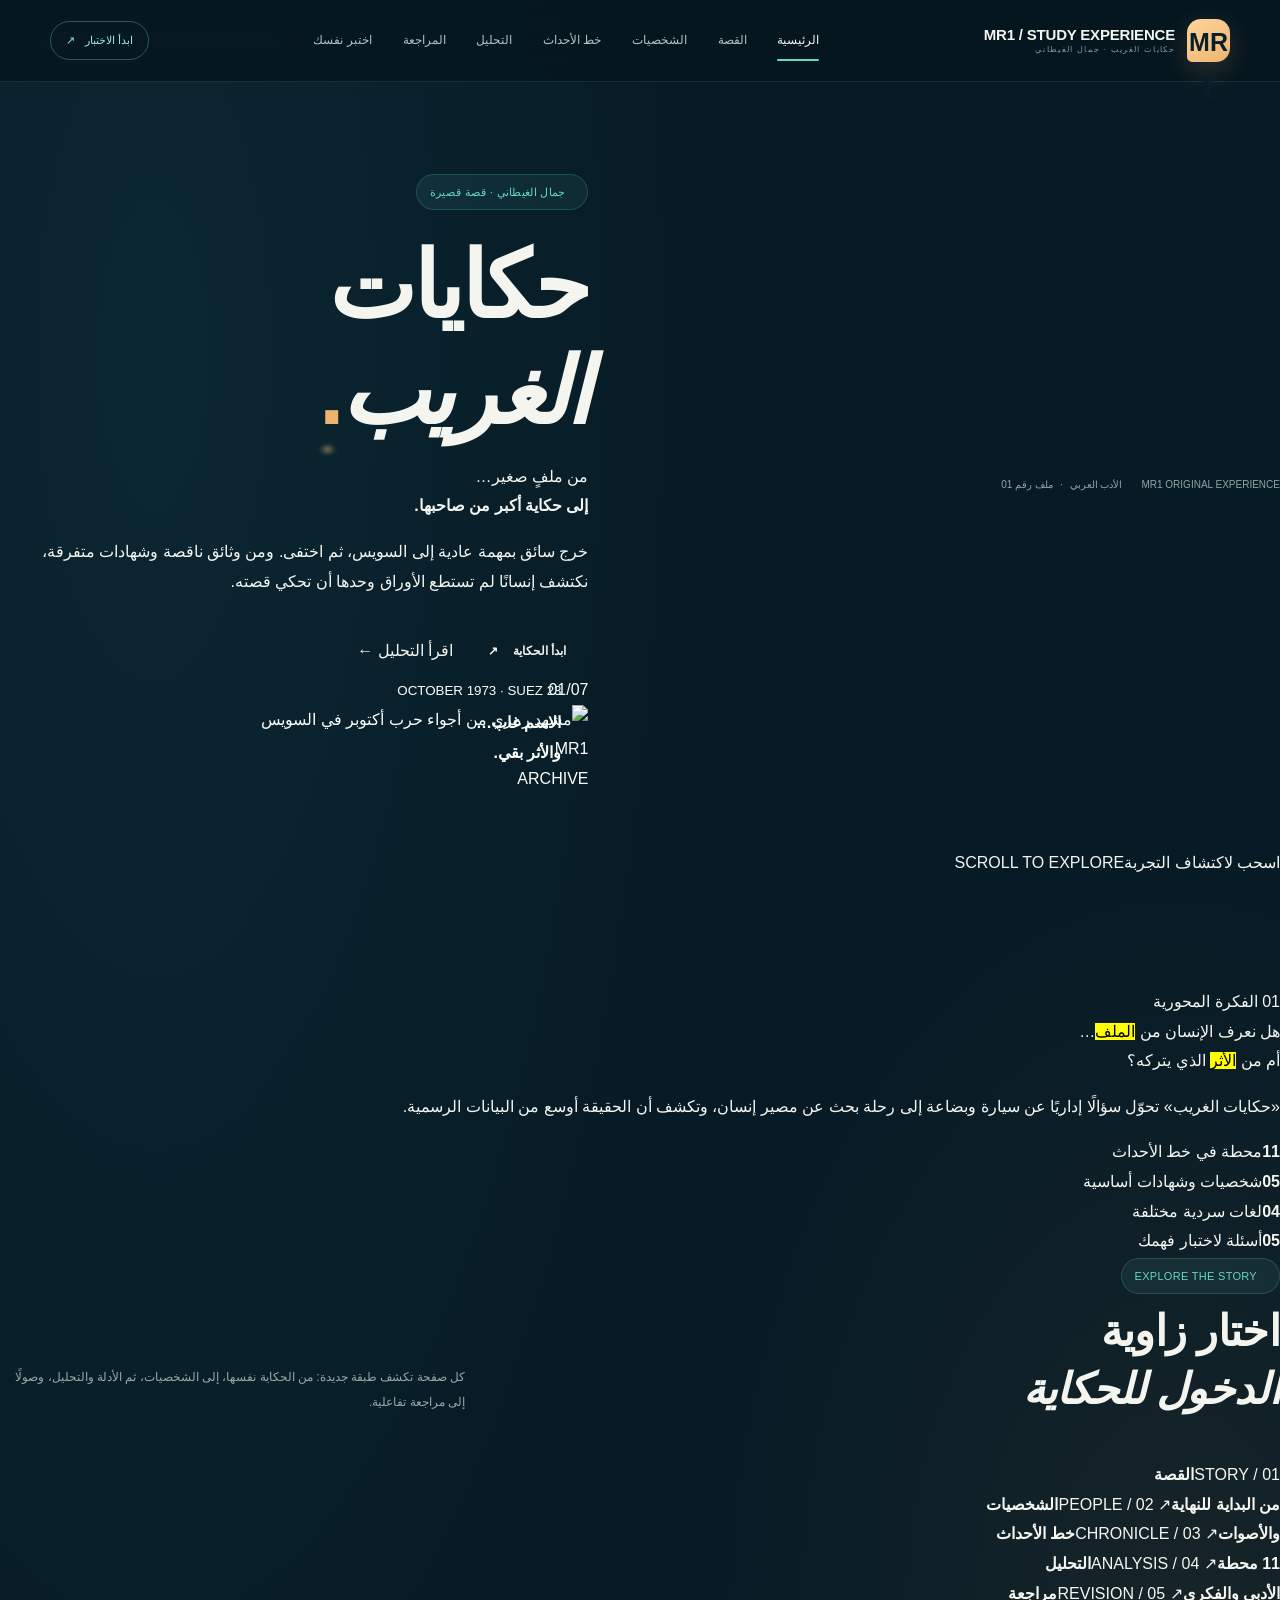
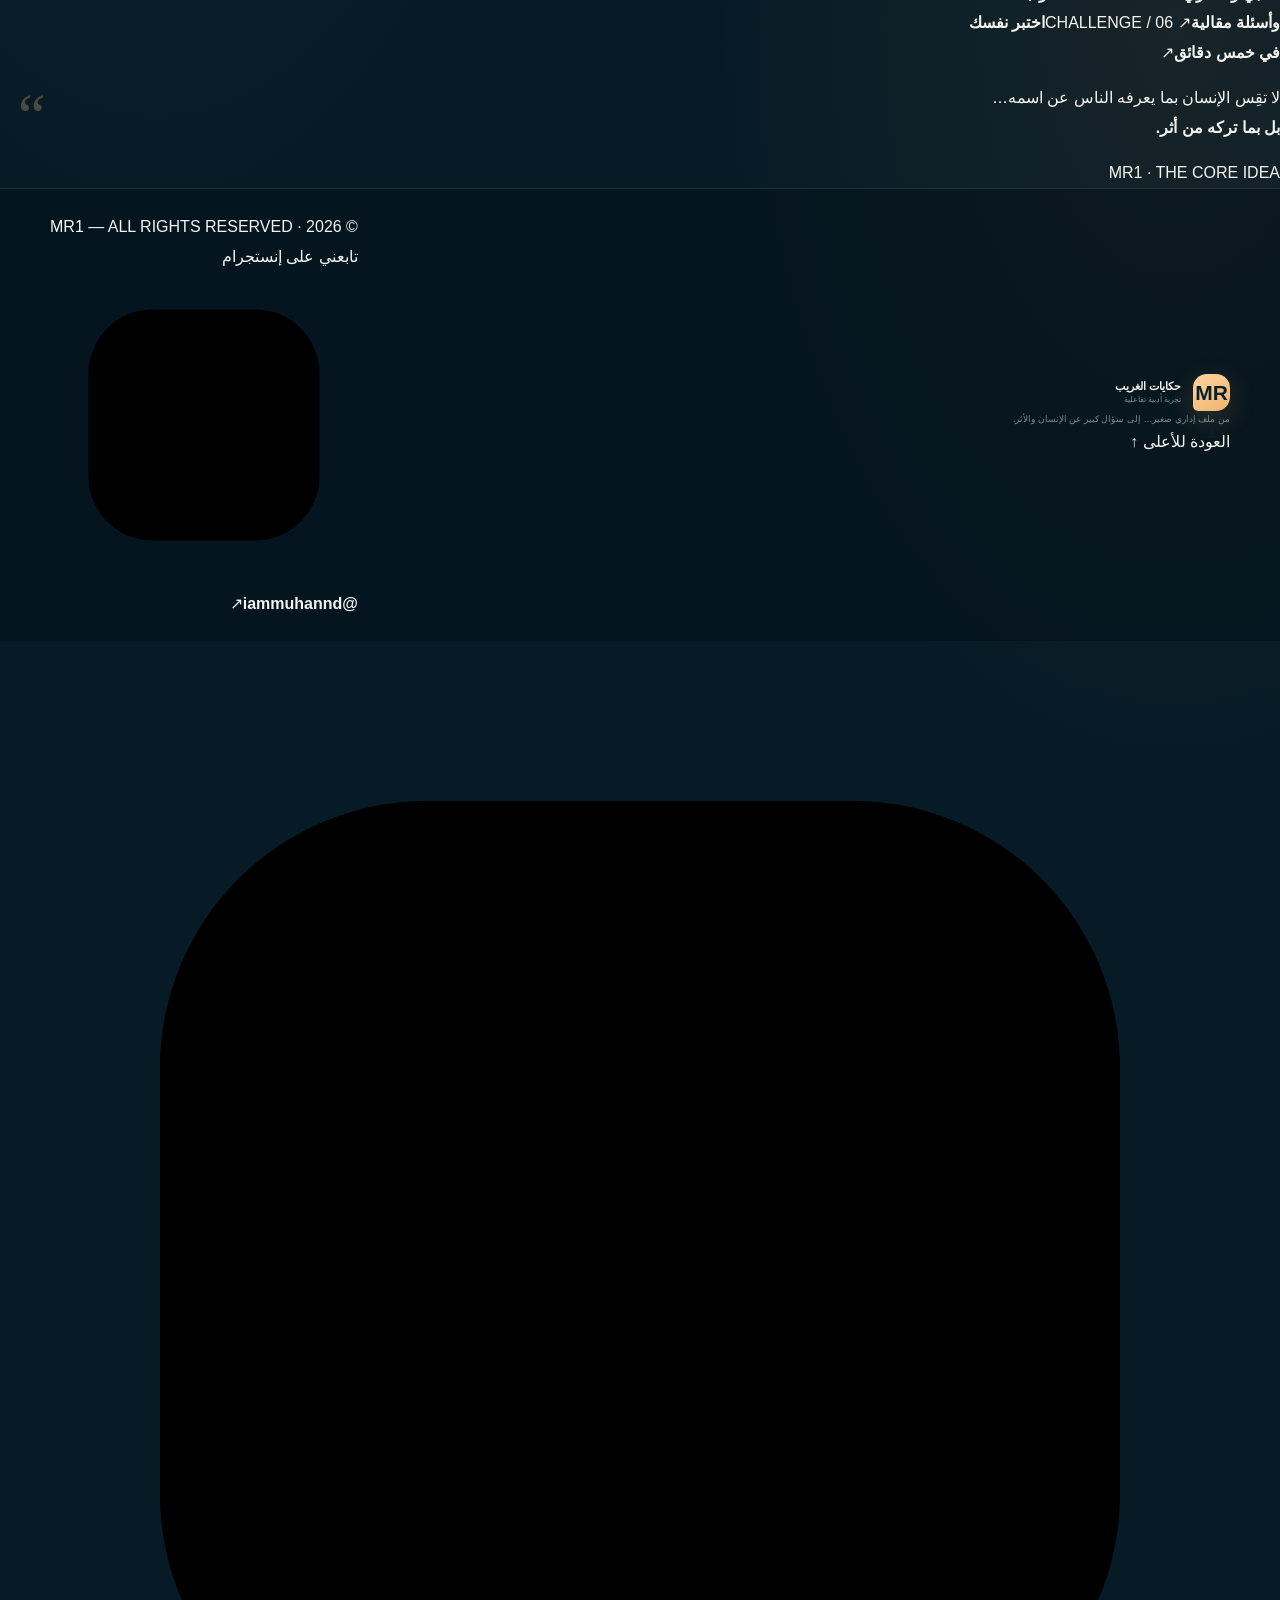
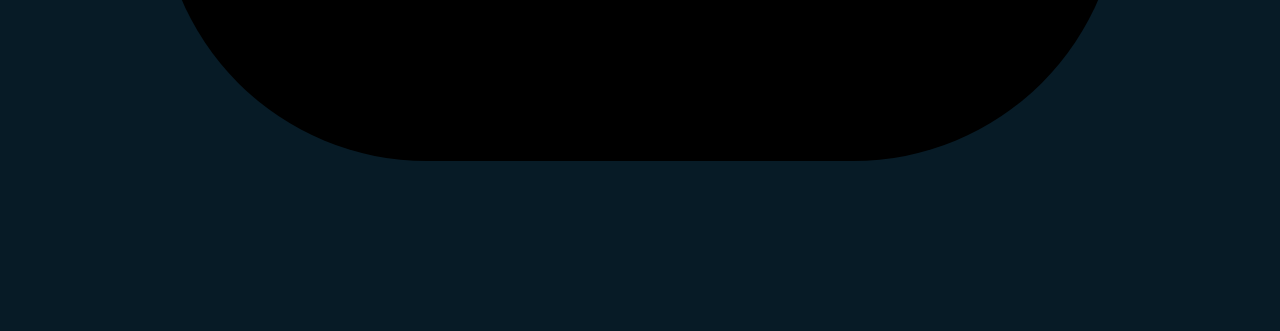
==== commit cb4d7dae: "Add files via upload" ====
--- a/index.html
+++ b/index.html
@@ -1,270 +1,38 @@
 <!doctype html>
 <html lang="ar" dir="rtl">
 <head>
-  <meta charset="utf-8">
-  <meta name="viewport" content="width=device-width, initial-scale=1">
-  <meta name="theme-color" content="#071e2a">
-  <meta name="description" content="رحلة تفاعلية لفهم قصة حكايات الغريب لجمال الغيطاني: الأحداث، الشخصيات، الرؤية الفكرية، الحبكة، واللغة.">
-  <title>حكايات الغريب | رحلة كشف الإنسان</title>
-  <link rel="icon" href="assets/favicon.svg" type="image/svg+xml">
-  <link rel="stylesheet" href="css/style.css">
-  <script src="js/main.js" defer></script>
+<meta charset="utf-8"><meta name="viewport" content="width=device-width, initial-scale=1">
+<meta name="theme-color" content="#050505"><meta name="description" content="تجربة أدبية تفاعلية لتحليل قصة حكايات الغريب لجمال الغيطاني، من الملف إلى الذاكرة الشعبية.">
+<title>حكايات الغريب — حين يصبح الأثر أكبر من الاسم | MR1 — حكايات الغريب</title>
+<link rel="icon" href="assets/favicon.svg" type="image/svg+xml"><link rel="stylesheet" href="css/style.css"><script src="js/main.js" defer></script>
 </head>
-<body>
-  <div class="ambient ambient-one" aria-hidden="true"></div>
-  <div class="ambient ambient-two" aria-hidden="true"></div>
-
-  <header class="site-header" id="top">
-    <a class="brand" href="#top" aria-label="العودة إلى بداية الصفحة">
-      <span class="brand-mark">غ</span>
-      <span class="brand-copy"><strong>حكايات الغريب</strong><small>STORY / STUDY EXPERIENCE</small></span>
-    </a>
-
-    <button class="menu-toggle" type="button" aria-label="فتح القائمة" aria-expanded="false" aria-controls="main-nav">
-      <span></span><span></span><span></span>
-    </button>
-
-    <nav class="main-nav" id="main-nav" aria-label="التنقل الرئيسي">
-      <a href="#story">القصة</a>
-      <a href="#timeline">الأحداث</a>
-      <a href="#characters">الشخصيات</a>
-      <a href="#analysis">التحليل</a>
-      <a href="#quiz">اختبر نفسك</a>
-    </nav>
-
-    <a class="header-cta" href="#quiz">ابدأ المراجعة <span aria-hidden="true">↗</span></a>
-  </header>
-
-  <main>
-    <section class="hero section-shell" aria-labelledby="hero-title">
-      <div class="hero-copy">
-        <div class="eyebrow"><span class="eyebrow-dot"></span> من روائع الأدب · القصة الأولى</div>
-        <h1 id="hero-title">حكايات <span>الغريب</span></h1>
-        <p class="hero-subtitle">اختفى اسمه… وبقي أثره في ذاكرة الوطن.</p>
-        <p class="hero-description">سائق خرج بمهمة عادية إلى السويس، ثم غاب وسط الحرب. ومن ملف صغير وشهادات متفرقة، نكتشف حكاية إنسان اتسعت أفعاله لأكبر من اسمه ووظيفته.</p>
-        <div class="hero-meta">
-          <span><i class="meta-icon">✦</i> جمال الغيطاني</span>
-          <span><i class="meta-icon">⌁</i> حرب أكتوبر 1973</span>
-          <span><i class="meta-icon">◷</i> مراجعة أدبية تفاعلية</span>
-        </div>
-        <div class="hero-actions">
-          <a class="btn btn-primary" href="#story">اكتشف الحكاية <span>←</span></a>
-          <a class="btn btn-ghost" href="#analysis">ادخل إلى التحليل</a>
-        </div>
-        <div class="hero-note"><span class="note-line"></span><span>الحقيقة أوسع من ملف… والبطولة أوسع من الشهرة.</span></div>
-      </div>
-
-      <div class="hero-visual">
-        <div class="visual-glow"></div>
-        <div class="hero-art-frame">
-          <img src="assets/suez-cover-art.jpg" alt="مشهد رمزي لجنود وعلم مصر في أجواء حرب أكتوبر" class="hero-art">
-          <div class="art-shade"></div>
-          <div class="art-caption"><span>السويس · 1973</span><strong>حكاية إنسان<br>لم تحفظه الأوراق وحدها</strong></div>
-        </div>
-        <div class="floating-card floating-card-top"><span class="float-symbol">115</span><span><b>ليلة انتظار</b><small>عاشت الأم غيابه ليلةً بعد ليلة</small></span></div>
-        <div class="floating-card floating-card-bottom"><span class="float-symbol">01</span><span><b>اسم واحد… حكايات كثيرة</b><small>كمال · خلف · الغريب</small></span></div>
-        <div class="orbit orbit-one"></div><div class="orbit orbit-two"></div>
-      </div>
-      <a class="scroll-cue" href="#story" aria-label="انتقل إلى القصة"><span></span> انزل لاكتشاف الحكاية</a>
-    </section>
-
-    <section class="intro-strip section-shell" id="story">
-      <div class="intro-label"><span class="section-index">01</span><span>من الملف إلى الإنسان</span></div>
-      <div class="intro-statement">بدأت الحكاية بسؤال إداري عن سيارة وبضاعة… وانتهت بسؤال أكبر عن <em>مصير إنسان</em>.</div>
-      <div class="intro-small">القصة لا تقدم بطلها دفعة واحدة؛ بل تكشفه تدريجيًا عبر الوثائق والأم والمقاومين وأهل المدينة.</div>
-    </section>
-
-    <section class="section section-shell story-section">
-      <div class="section-heading reveal">
-        <div><span class="section-kicker">حكاية البحث</span><h2>ما الذي حدث؟</h2></div>
-        <p>في 23 أكتوبر 1973، خرج عبد الرحمن محمود علي بسيارة تحمل صحفًا وكتبًا ومجلات إلى الحاج حسن السوداني في السويس. انقطع خبره، ولم تعد السيارة ولا الحمولة.</p>
-      </div>
-
-      <div class="story-grid">
-        <article class="story-main-card reveal">
-          <div class="card-topline"><span class="mini-tag">بداية الحكاية</span><span class="card-number">01 / 03</span></div>
-          <div class="file-icon" aria-hidden="true"><span></span><span></span><span></span></div>
-          <h3>الملف الأزرق</h3>
-          <p>تبدأ المؤسسة بمذكرة عن «العهدة»: السيارة والبضاعة اللتان تسلّمهما السائق. تتكون لجنة من الجواهري وسعيد طايل وشفيق نصري للبحث في الأمر.</p>
-          <div class="file-data">
-            <div><small>الاسم</small><strong>عبد الرحمن محمود علي</strong></div>
-            <div><small>العمل</small><strong>سائق</strong></div>
-            <div><small>الحالة</small><strong>أعزب · يعول أمه</strong></div>
-            <div><small>السكن</small><strong>حي العطوف · القاهرة</strong></div>
-          </div>
-          <div class="card-footnote">الملف يعرف الوظيفة والبيانات… لكنه لا يعرف كيف يتصرف صاحبه وقت الخطر.</div>
-        </article>
-
-        <div class="story-side">
-          <article class="side-card reveal">
-            <span class="side-number">02</span>
-            <div><span class="side-label">الجانب الإنساني</span><h3>الأم و115 ليلة</h3><p>تنتظر عودته وتعاني توقف راتبه، لكنها ترفض الصدقة. من حديثها تعرف اللجنة برَّه بها وتفاصيل حياته اليومية.</p></div>
-          </article>
-          <article class="side-card reveal">
-            <span class="side-number">03</span>
-            <div><span class="side-label">اتساع الحكاية</span><h3>السويس تتذكره</h3><p>في المدينة المدمرة، تتعدد الشهادات والأسماء؛ ويظهر السائق في صورة رجل شارك في المقاومة وساعد الناس.</p></div>
-          </article>
-          <div class="quote-card reveal"><span class="quote-mark">“</span><p>حقيقة الإنسان أوسع من بيانات ملفه؛ تكشفها أفعاله ورعايته لأهله ومساعدته للناس.</p><small>الفكرة الرئيسة للقصة</small></div>
-        </div>
-      </div>
-    </section>
-
-    <section class="author-section section-shell reveal" aria-labelledby="author-title">
-      <div class="author-marker"><span>كاتب القصة</span><strong>ج</strong></div>
-      <div class="author-copy"><span class="section-kicker">عن جمال الغيطاني</span><h2 id="author-title">عين الصحفي… وحسّ الحكّاء</h2><p>وُلد جمال الغيطاني في جهينة بمحافظة سوهاج عام 1945، ونشأ في حي الجمالية بالقاهرة. ومنذ عام 1969 عمل مراسلًا حربيًا، فعاش قريبًا من الجبهة وتنقّل بين مواقع القتال ومدن القناة، والتقى الجنود والضباط والمدنيين.</p></div>
-      <div class="author-insight"><span>أثر التجربة في القصة</span><p>لم تتحول الحرب عنده إلى أرقام وتقارير فقط؛ بل إلى وجوه وأصوات وتجارب إنسانية. لذلك جاءت «حكايات الغريب» مبنية على الوثائق والشهادات وتعدد الرواة.</p></div>
-    </section>
-
-    <section class="section timeline-section" id="timeline">
-      <div class="section-shell">
-        <div class="section-heading reveal">
-          <div><span class="section-kicker">خط سير الحكاية</span><h2>11 محطة… من الاختفاء إلى الأثر</h2></div>
-          <p>تابع رحلة اللجنة كما تتكشف طبقة بعد طبقة. استخدم المرشحات لتتبع نوع الدليل الذي يضيفه كل شاهد.</p>
-        </div>
-
-        <div class="filter-row reveal" role="group" aria-label="تصفية محطات القصة">
-          <button class="filter-chip active" data-filter="all" type="button">كل المحطات <span>11</span></button>
-          <button class="filter-chip" data-filter="paper" type="button">الوثائق</button>
-          <button class="filter-chip" data-filter="family" type="button">الأم</button>
-          <button class="filter-chip" data-filter="suez" type="button">السويس</button>
-          <button class="filter-chip" data-filter="resistance" type="button">المقاومة</button>
-          <button class="filter-chip" data-filter="memory" type="button">الحكايات</button>
-        </div>
-
-        <div class="timeline-grid" id="timeline-grid">
-          <article class="timeline-card reveal" data-topic="paper"><span class="timeline-count">01</span><span class="timeline-date">23 أكتوبر 1973</span><h3>الانطلاق إلى السويس</h3><p>يخرج عبد الرحمن بسيارة المؤسسة محمّلة بالمطبوعات إلى الحاج حسن السوداني، ثم ينقطع خبره.</p><span class="timeline-type">بداية الاختفاء</span></article>
-          <article class="timeline-card reveal" data-topic="paper"><span class="timeline-count">02</span><span class="timeline-date">2 فبراير 1974</span><h3>مذكرة المؤسسة</h3><p>تُفتح مسألة العهدة، وتُشكّل لجنة من الجواهري وسعيد طايل وشفيق نصري للبحث خلال سبعة أيام.</p><span class="timeline-type">وثيقة رسمية</span></article>
-          <article class="timeline-card reveal" data-topic="paper"><span class="timeline-count">03</span><span class="timeline-date">الملف الوظيفي</span><h3>فتح الملف الأزرق</h3><p>تظهر بيانات السائق ورخصته وشهاداته وخبرته، بينما تظل حياته خارج الورق مجهولة.</p><span class="timeline-type">بيانات محدودة</span></article>
-          <article class="timeline-card reveal" data-topic="family"><span class="timeline-count">04</span><span class="timeline-date">115 ليلة انتظار</span><h3>زيارة الأم</h3><p>تكشف الأم حبها لابنها وكرامتها ومعاناتها بعد توقف راتبه، وتستعيد وداعه الأخير.</p><span class="timeline-type">شهادة إنسانية</span></article>
-          <article class="timeline-card reveal" data-topic="suez"><span class="timeline-count">05</span><span class="timeline-date">بعد انتهاء الحصار</span><h3>الوصول إلى السويس</h3><p>ترى اللجنة آثار القصف والدمار، وتبدأ البحث في المستشفى والمرور وبين بقايا السيارات.</p><span class="timeline-type">المكان والشهادة</span></article>
-          <article class="timeline-card reveal" data-topic="paper"><span class="timeline-count">06</span><span class="timeline-date">سجلات ناقصة</span><h3>المستشفى ونقطة المرور</h3><p>أتلف القصف والحريق بعض السجلات. ودفتر المرور يثبت دخول السيارة، لكن تفاصيل الشهود لا تتطابق تمامًا.</p><span class="timeline-type">دليل غير مكتمل</span></article>
-          <article class="timeline-card reveal" data-topic="suez"><span class="timeline-count">07</span><span class="timeline-date">فورد بلا لوحة</span><h3>فحص حطام السيارة</h3><p>تظهر بقايا سيارة فورد محترقة، لكن الفني لا يستطيع الجزم بأنها سيارة المؤسسة.</p><span class="timeline-type">قرينة لا تحسم</span></article>
-          <article class="timeline-card reveal" data-topic="resistance"><span class="timeline-count">08</span><span class="timeline-date">كوبري الزراير</span><h3>شهادة المواجهة</h3><p>يروي قناوي وصول «الغريب» إلى قسم الأربعين، ويصف حسن عمار مواجهته للدبابات وإلقاء القنابل قبل أن يغطي الدخان المكان.</p><span class="timeline-type">شهادة مقاتل</span></article>
-          <article class="timeline-card reveal" data-topic="memory"><span class="timeline-count">09</span><span class="timeline-date">أسماء متعددة</span><h3>حكايات أهل السويس</h3><p>يسمّيه بعضهم «كمال» وآخرون «خلف»، بينما يعرفه المقاومون باسم «الغريب». وتتسع الحكايات عن مساعدته للناس.</p><span class="timeline-type">ذاكرة شعبية</span></article>
-          <article class="timeline-card reveal" data-topic="paper memory"><span class="timeline-count">10</span><span class="timeline-date">تحوّل اللجنة</span><h3>من العهدة إلى الإنسان</h3><p>يسأل طايل عن حقوق الأم، ويجمع شفيق التفاصيل، بينما يظل الجواهري متمسكًا بدليل يمكن إثباته.</p><span class="timeline-type">تغيّر المواقف</span></article>
-          <article class="timeline-card timeline-card-final reveal" data-topic="memory"><span class="timeline-count">11</span><span class="timeline-date">نهاية مفتوحة</span><h3>مصير بلا جواب</h3><p>تتعدد الروايات عن الجثمان والدفن، ولا يظهر دليل قاطع يحسم ما حدث لعبد الرحمن.</p><span class="timeline-type">السؤال يبقى</span></article>
-        </div>
-        <p class="timeline-empty" id="timeline-empty" hidden>لا توجد محطات ضمن هذا التصنيف.</p>
-      </div>
-    </section>
-
-    <section class="section section-shell identity-section">
-      <div class="identity-panel reveal">
-        <div class="identity-copy">
-          <span class="section-kicker">الفكرة التي تقود القراءة</span>
-          <h2>هل الاسم هوية الإنسان؟</h2>
-          <p>تعدد الأسماء لا يمحو عبد الرحمن؛ بل يكشف اتساع أثره في حياة الآخرين. لكل راوٍ زاوية، ولكل اسم حكاية، لكن ما يجمعها هو الفعل النافع وقت الشدة.</p>
-          <div class="name-cloud" aria-label="أسماء عبد الرحمن في الحكايات"><span>عبد الرحمن</span><i>↔</i><span>كمال</span><i>↔</i><span>خلف</span><i>↔</i><strong>الغريب</strong></div>
-        </div>
-        <div class="identity-visual">
-          <div class="identity-ring ring-a"></div><div class="identity-ring ring-b"></div>
-          <div class="identity-core"><span>الأثر</span><strong>أكبر<br>من الاسم</strong><small>قيمة الإنسان في أفعاله</small></div>
-          <span class="orbit-label label-one">الأسرة</span><span class="orbit-label label-two">المقاومة</span><span class="orbit-label label-three">المدينة</span>
-        </div>
-      </div>
-    </section>
-
-    <section class="section section-shell" id="characters">
-      <div class="section-heading reveal">
-        <div><span class="section-kicker">وجوه الحكاية</span><h2>الشخصيات ومواقفها</h2></div>
-        <p>لا نعرف عبد الرحمن من وصف مباشر؛ بل من آثار حياته في الآخرين، ومن اختلاف مواقف أعضاء اللجنة أثناء البحث.</p>
-      </div>
-      <div class="character-grid">
-        <article class="character-card character-highlight reveal"><div class="character-avatar">ع</div><div class="character-role">الشخصية المحورية</div><h3>عبد الرحمن محمود علي</h3><p>سائق بسيط يعول أمه، ثم يظهر في شهادات السويس مشاركًا في الدفاع عن المدينة ومساعدة أهلها.</p><div class="character-tags"><span>البر</span><span>الشجاعة</span><span>التضحية</span></div></article>
-        <article class="character-card reveal"><div class="character-avatar avatar-warm">أ</div><div class="character-role">صوت الذاكرة والعاطفة</div><h3>الأم</h3><p>أم مكلومة تجمع بين الحب والكرامة وضيق العيش. تنتظر ابنها وترفض الصدقة وتطلب معرفة مصيره وحقوقها.</p><div class="character-tags"><span>الانتظار</span><span>الكرامة</span></div></article>
-        <article class="character-card reveal"><div class="character-avatar avatar-blue">ش</div><div class="character-role">موظف قلم التوزيع</div><h3>شفيق نصري</h3><p>يرفض أن تمحو السجلات الناقصة أثر الإنسان، لكنه لا يريد اختراع بطولة بلا دليل؛ فيواصل جمع التفاصيل.</p><div class="character-tags"><span>الإنصاف</span><span>التوثيق</span></div></article>
-        <article class="character-card reveal"><div class="character-avatar avatar-purple">ط</div><div class="character-role">موظف إدارة الأفراد</div><h3>سعيد طايل</h3><p>يبدأ منشغلًا ببدل السفر وشؤونه، ثم يتأثر بزيارة الأم ويسأل عما يلزم لحصولها على حقوقها.</p><div class="character-tags"><span>التحول</span><span>التعاطف</span></div></article>
-        <article class="character-card reveal"><div class="character-avatar avatar-gold">ج</div><div class="character-role">رئيس اللجنة</div><h3>الجواهري</h3><p>يحب الدقة والتوثيق، ويعتز بما يسمعه عن البطولة، لكنه لا يستطيع إثبات المصير دون دليل.</p><div class="character-tags"><span>المسؤولية</span><span>الدليل</span></div></article>
-      </div>
-      <div class="witness-band reveal"><div><span class="section-kicker">أصوات أخرى</span><h3>الشهود الذين صنعوا صورة الغريب</h3></div><p><b>قناوي</b> يروي جانب المقاومة، و<b>حسن عمار</b> يشهد على مواجهة الدبابات، و<b>الحاج حسن السوداني</b> يرتبط بوصول السائق إلى السويس، بينما تروي شخصيات من أهل المدينة حكايات مساعدته لهم.</p></div>
-    </section>
-
-    <section class="section analysis-section" id="analysis">
-      <div class="section-shell">
-        <div class="section-heading reveal">
-          <div><span class="section-kicker">قراءة أدبية</span><h2>نفكك القصة من الداخل</h2></div>
-          <p>الأحداث والشهادات ليست متجاورة فقط؛ كل طبقة تضيف معنى جديدًا وتكشف حدود ما يمكن إثباته.</p>
-        </div>
-
-        <div class="analysis-grid">
-          <article class="analysis-card analysis-main reveal"><div class="analysis-number">A</div><span class="section-kicker">الفكرة الرئيسة</span><h3>حقيقة الإنسان أوسع من ملفه</h3><p>الاسم والوظيفة والوثائق تقدم بيانات مهمة، لكنها لا تكشف وحدها علاقة الإنسان بأسرته أو موقفه من الخطر أو أثره في المجتمع.</p><div class="analysis-quote">من الورق نعرف اسمه… ومن الحكايات نعرف أثره.</div></article>
-          <article class="analysis-card reveal"><div class="analysis-number">B</div><span class="section-kicker">عن البطولة</span><h3>البطل قد يكون شخصًا عاديًا</h3><p>تظهر البطولة حين يتحمل الإنسان المسؤولية ويساعد الآخرين وقت الخطر، لا حين يملك شهرة أو اعترافًا رسميًا.</p></article>
-          <article class="analysis-card reveal"><div class="analysis-number">C</div><span class="section-kicker">عن الوطن</span><h3>الانتماء فعل ومسؤولية</h3><p>الانتماء للوطن وأهله يظهر في الأفعال لا الأقوال؛ في الدفاع عن المدينة ومساندة الناس في وقت الشدة.</p></article>
-          <article class="analysis-card reveal"><div class="analysis-number">D</div><span class="section-kicker">طريقة السرد</span><h3>حقيقة تتكون من أصوات</h3><p>لا يقدم الكاتب سيرة مستقيمة من الميلاد إلى النهاية؛ بل يجعل القارئ يجمع الصورة من الملف وحديث الأم وشهادات المقاومة وتقارير الموظفين وحكايات أهل السويس.</p></article>
-        </div>
-
-        <div class="plot-block reveal">
-          <div class="plot-heading"><span class="section-kicker">الحبكة الدرامية</span><h3>كيف تطورت المشكلة؟</h3></div>
-          <div class="plot-steps">
-            <div class="plot-step"><span>01</span><b>البداية</b><p>مذكرة المؤسسة وتشكيل لجنة للبحث عن السائق والسيارة والبضاعة.</p></div>
-            <div class="plot-step"><span>02</span><b>الصراع</b><p>محاولة معرفة الحقيقة وسط نقص السجلات وتعدد الشهادات.</p></div>
-            <div class="plot-step"><span>03</span><b>العقدة</b><p>اختلاف الأسماء والتواريخ والروايات يجعل حسم المصير صعبًا.</p></div>
-            <div class="plot-step plot-step-end"><span>04</span><b>النهاية</b><p>تتضح جوانب البطولة، ويبقى مصير عبد الرحمن بلا جواب نهائي.</p></div>
-          </div>
-        </div>
-
-        <div class="time-place-grid">
-          <article class="time-place-card reveal"><div class="tp-icon">◷</div><div><span class="section-kicker">الزمان</span><h3>ثلاثة أزمنة متداخلة</h3><ul><li><b>زمن الحرب:</b> خروج السائق في أكتوبر 1973 ومشاركته في أحداث السويس.</li><li><b>زمن التحقيق:</b> إجراءات المؤسسة التي بدأت في فبراير 1974.</li><li><b>زمن الأم:</b> 115 ليلة من القلق والانتظار واستعادة تفاصيل الوداع.</li></ul></div></article>
-          <article class="time-place-card reveal"><div class="tp-icon">⌖</div><div><span class="section-kicker">المكان</span><h3>البيت والمدينة</h3><ul><li><b>البيت:</b> يكشف علاقة عبد الرحمن بأمه ومسؤوليته عنها.</li><li><b>السويس:</b> مكان الخطر والمقاومة، ثم ساحة البحث بين السجلات والحطام والشهادات.</li><li><b>كوبري الزراير:</b> يرتبط بشهادة حسن عمار عن المواجهة.</li></ul></div></article>
-        </div>
-
-        <div class="voices-block reveal">
-          <div class="voices-heading"><div><span class="section-kicker">اللغة في القصة</span><h3>أربع لغات… أربعة مواقف</h3></div><p>اختلاف المفردات يكشف زاوية كل راوٍ وما يراه مهمًا.</p></div>
-          <div class="voices-grid">
-            <div class="voice-card"><span class="voice-symbol">01</span><h4>لغة المؤسسة</h4><p>رسمية ودقيقة: العهدة، المستند، التاريخ، التسوية. تكشف الاهتمام بالإثبات وتحديد المسؤولية.</p></div>
-            <div class="voice-card"><span class="voice-symbol">02</span><h4>لغة الأم</h4><p>بسيطة وعاطفية: الراتب، الطعام، الثياب، ليالي الانتظار. تكشف الحب والألم وتفاصيل الحياة اليومية.</p></div>
-            <div class="voice-card"><span class="voice-symbol">03</span><h4>لغة المقاومة</h4><p>مباشرة تصف الأفعال: السلاح، القنابل، الدبابات. تلتزم بما شاهده المقاتلون.</p></div>
-            <div class="voice-card"><span class="voice-symbol">04</span><h4>لغة أهل السويس</h4><p>حكايات بسيطة تميل إلى الأسطورة الشعبية، وتعبّر عن حب البطل والرغبة في تخليد أثره.</p></div>
-          </div>
-        </div>
-      </div>
-    </section>
-
-    <section class="section section-shell essay-section" aria-labelledby="essay-title">
-      <div class="section-heading reveal">
-        <div><span class="section-kicker">مراجعة أعمق</span><h2 id="essay-title">أسئلة مقالية بإجابات نموذجية</h2></div>
-        <p>افتح كل سؤال بعد أن تحاول الإجابة بنفسك. ركّز على الاستدلال من أحداث القصة لا على ترديد الفكرة فقط.</p>
-      </div>
-      <div class="essay-list">
-        <details class="essay-item reveal"><summary><span>01</span> لماذا اختار الكاتب لجنة ووثائق وشهادات متعددة بدلًا من راوٍ مباشر؟</summary><p>لنتعرف إلى عبد الرحمن من زوايا مختلفة، ونرى أثره في أمه والمقاومين وأهل المدينة، كما نشارك اللجنة صعوبة التحقق من مصيره وفهم الروايات المتعارضة.</p></details>
-        <details class="essay-item reveal"><summary><span>02</span> هل أفقد تعدد الأسماء عبد الرحمن هويته أم منحه هوية أوسع؟</summary><p>منحه هوية أوسع؛ فكل اسم يعكس علاقة أو موقفًا: «كمال» عند الباشجاويش، و«خلف» عند العجوز، و«الغريب» عند المقاومين. تتعدد الأسماء بينما تتقارب الأفعال التي ترويها المدينة.</p></details>
-        <details class="essay-item reveal"><summary><span>03</span> هل النهاية المفتوحة غير مقنعة لأن مصير عبد الرحمن مجهول؟</summary><p>لا؛ لأن اللجنة لم تصل إلى دليل قاطع، واختلفت الروايات عن الجثمان والدفن. بقاء المصير مجهولًا متفق مع نتائج البحث، ويجعل أثر البطل حاضرًا في ذاكرة الناس.</p></details>
-        <details class="essay-item reveal"><summary><span>04</span> ماذا تكشف بداية البحث عن السيارة والبضاعة عن نظرة المؤسسة؟</summary><p>تكشف أن المؤسسة بدأت من زاوية العهدة والمسؤولية الإدارية، فاهتمت بالسيارة والبضاعة أكثر من حياة السائق ومعاناة أسرته. ثم تتسع نظرة اللجنة تدريجيًا لتشمل الإنسان وراء الملف.</p></details>
-      </div>
-    </section>
-
-    <section class="section section-shell open-ending-section">
-      <div class="open-ending-card reveal">
-        <div class="ending-art"><div class="ending-orbit"></div><span class="ending-question">؟</span><span class="ending-label">الحقيقة لم تكتمل</span></div>
-        <div class="ending-copy"><span class="section-kicker">النهاية المفتوحة</span><h2>هل مات الغريب… أم بقي أثره؟</h2><p>الروايات عن الجثمان والدفن متعارضة، والوثائق لا تقدم دليلًا قاطعًا. لذلك يترك الكاتب السؤال مفتوحًا ليشارك القارئ في التفكير، وليظل أثر البطولة حاضرًا رغم غياب صاحبها.</p><div class="ending-points"><span>شهادة لا تحسم كل شيء</span><span>ذاكرة شعبية تتسع</span><span>مصير مجهول وأثر باقٍ</span></div></div>
-      </div>
-    </section>
-
-    <section class="section quiz-section" id="quiz">
-      <div class="section-shell">
-        <div class="section-heading reveal">
-          <div><span class="section-kicker">اختبر فهمك</span><h2>هل أصبحت من أهل الحكاية؟</h2></div>
-          <p>خمسة أسئلة سريعة على الأحداث والتحليل. اختر الإجابة، ثم شاهد النتيجة والتفسير.</p>
-        </div>
-        <div class="quiz-layout reveal">
-          <div class="quiz-aside"><span class="quiz-badge">اختبار المراجعة</span><div class="quiz-big-number">05<span> أسئلة</span></div><h3>من الملف إلى المعنى</h3><p>الهدف مش حفظ أسماء المحطات فقط؛ المهم تفهم كيف بنت الشهادات صورة عبد الرحمن، ولماذا لم تحسم مصيره.</p><div class="quiz-progress-label"><span>تقدمك</span><b id="quiz-progress-text">0 / 5</b></div><div class="progress-track"><span id="quiz-progress-bar"></span></div></div>
-          <div class="quiz-main"><div id="quiz-container" aria-live="polite"></div><div class="quiz-footer"><button class="btn btn-ghost" id="quiz-reset" type="button">إعادة الاختبار ↻</button><span id="quiz-status">اختر إجابة لكل سؤال لعرض نتيجتك.</span></div></div>
-        </div>
-      </div>
-    </section>
-
-    <section class="final-cta section-shell reveal">
-      <div><span class="section-kicker">خلاصة الحكاية</span><h2>لا تقِس الإنسان بما يعرفه الناس عن اسمه… بل بما تركه من أثر.</h2></div>
-      <a class="btn btn-primary" href="#top">ارجع إلى البداية <span>↑</span></a>
-    </section>
-  </main>
-
-  <footer class="site-footer">
-    <div class="footer-brand"><span class="brand-mark">غ</span><div><strong>حكايات الغريب</strong><small>تجربة تعليمية تفاعلية</small></div></div>
-    <p>محتوى تعليمي مبني على ملف القصة وملف التحليل المرفقين.</p>
-    <a href="#top">إلى الأعلى ↑</a>
-  </footer>
-
-  <button class="back-to-top" type="button" aria-label="العودة إلى أعلى الصفحة">↑</button>
-</body>
-</html>
+<body data-page="home" id="top"><div class="grain" aria-hidden="true"></div><div class="light-orb orb-a" aria-hidden="true"></div><div class="light-orb orb-b" aria-hidden="true"></div>
+<header class="site-header">
+      <a class="brand" href="index.html" aria-label="MR1 — الصفحة الرئيسية"><span class="brand-mark">MR<span>1</span></span><span class="brand-copy"><strong>MR1 / STUDY EXPERIENCE</strong><small>حكايات الغريب · جمال الغيطاني</small></span></a>
+      <button class="menu-toggle" type="button" aria-label="فتح القائمة" aria-expanded="false" aria-controls="main-nav"><i></i><i></i><i></i></button>
+      <nav class="main-nav" id="main-nav" aria-label="التنقل الرئيسي"><a href="index.html" class="active" aria-current=page>الرئيسية</a><a href="story.html" class="" >القصة</a><a href="characters.html" class="" >الشخصيات</a><a href="timeline.html" class="" >خط الأحداث</a><a href="analysis.html" class="" >التحليل</a><a href="review.html" class="" >المراجعة</a><a href="quiz.html" class="" >اختبر نفسك</a></nav>
+      <a class="header-cta" href="quiz.html">ابدأ الاختبار <span>↗</span></a>
+    </header><main>
+<section class="hero home-hero shell">
+  <div class="hero-meta"><span class="pill">MR1 ORIGINAL EXPERIENCE</span><span class="edition">الأدب العربي <i>·</i> ملف رقم 01</span></div>
+  <div class="hero-main"><div class="hero-copy"><span class="eyebrow"><i></i> جمال الغيطاني · قصة قصيرة</span><h1>حكايات<br><em>الغريب</em><span class="hero-period">.</span></h1><p class="hero-lead">من ملفٍ صغير…<br><strong>إلى حكاية أكبر من صاحبها.</strong></p><p class="hero-desc">خرج سائق بمهمة عادية إلى السويس، ثم اختفى. ومن وثائق ناقصة وشهادات متفرقة، نكتشف إنسانًا لم تستطع الأوراق وحدها أن تحكي قصته.</p><div class="hero-actions"><a class="btn btn-blue" href="story.html">ابدأ الحكاية <span>↗</span></a><a class="text-link" href="analysis.html">اقرأ التحليل <span>←</span></a></div></div>
+  <div class="hero-art"><div class="art-index">01<span>/</span>07</div><div class="art-frame"><img src="https://hikayat-algharib-cs5synd7f-muhannd.vercel.app/assets/suez-cover-art.jpg" alt="مشهد رمزي من أجواء حرب أكتوبر في السويس"><div class="art-overlay"></div><div class="art-caption"><small>23 OCTOBER 1973 · SUEZ</small><b>الاسم غاب…<br>والأثر بقي.</b></div></div><div class="art-stamp">MR1<br><span>ARCHIVE</span></div><div class="blue-orbit"></div></div></div>
+  <div class="hero-bottom"><span>اسحب لاكتشاف التجربة</span><span class="scroll-line"></span><span class="latin">SCROLL TO EXPLORE</span></div>
+</section>
+<section class="manifesto shell reveal"><div class="section-tag"><span>01</span> الفكرة المحورية</div><div class="manifesto-text">هل نعرف الإنسان من <mark>الملف</mark>…<br>أم من <mark>الأثر</mark> الذي يتركه؟</div><p>«حكايات الغريب» تحوّل سؤالًا إداريًا عن سيارة وبضاعة إلى رحلة بحث عن مصير إنسان، وتكشف أن الحقيقة أوسع من البيانات الرسمية.</p></section>
+<section class="numbers-band"><div class="shell numbers-grid"><div><b>11</b><span>محطة في خط الأحداث</span></div><div><b>05</b><span>شخصيات وشهادات أساسية</span></div><div><b>04</b><span>لغات سردية مختلفة</span></div><div><b>05</b><span>أسئلة لاختبار فهمك</span></div></div></section>
+<section class="page-directory shell"><div class="section-heading reveal"><div><span class="eyebrow"><i></i> EXPLORE THE STORY</span><h2>اختار زاوية<br><em>الدخول للحكاية</em></h2></div><p>كل صفحة تكشف طبقة جديدة: من الحكاية نفسها، إلى الشخصيات، ثم الأدلة والتحليل، وصولًا إلى مراجعة تفاعلية.</p></div><div class="directory-grid">
+<a class="directory-card reveal" href="story.html"><span class="card-no">01 / STORY</span><b>القصة<br>من البداية للنهاية</b><span class="card-arrow">↗</span></a>
+<a class="directory-card reveal" href="characters.html"><span class="card-no">02 / PEOPLE</span><b>الشخصيات<br>والأصوات</b><span class="card-arrow">↗</span></a>
+<a class="directory-card reveal" href="timeline.html"><span class="card-no">03 / CHRONICLE</span><b>خط الأحداث<br>11 محطة</b><span class="card-arrow">↗</span></a>
+<a class="directory-card reveal" href="analysis.html"><span class="card-no">04 / ANALYSIS</span><b>التحليل<br>الأدبي والفكري</b><span class="card-arrow">↗</span></a>
+<a class="directory-card reveal" href="review.html"><span class="card-no">05 / REVISION</span><b>مراجعة<br>وأسئلة مقالية</b><span class="card-arrow">↗</span></a>
+<a class="directory-card directory-card-blue reveal" href="quiz.html"><span class="card-no">06 / CHALLENGE</span><b>اختبر نفسك<br>في خمس دقائق</b><span class="card-arrow">↗</span></a>
+</div></section>
+<section class="quote-banner shell reveal"><span class="quote-mark">“</span><p>لا تقِس الإنسان بما يعرفه الناس عن اسمه…<br><strong>بل بما تركه من أثر.</strong></p><span class="quote-credit">MR1 · THE CORE IDEA</span></section>
+</main><footer class="site-footer">
+      <div class="footer-top"><div class="footer-brand"><span class="brand-mark">MR<span>1</span></span><div><strong>حكايات الغريب</strong><small>تجربة أدبية تفاعلية</small></div></div><p>من ملف إداري صغير… إلى سؤال كبير عن الإنسان والأثر.</p><a class="footer-toplink" href="#top">العودة للأعلى ↑</a></div>
+      <div class="footer-bottom"><span class="copyright">© 2026 · MR1 — ALL RIGHTS RESERVED</span><div class="social-area"><span>تابعني على إنستجرام</span><a class="instagram-link" href="https://www.instagram.com/iammuhannd/" target="_blank" rel="noopener noreferrer" aria-label="افتح حساب إنستجرام iammuhannd"><svg viewBox="0 0 24 24" aria-hidden="true"><rect x="3" y="3" width="18" height="18" rx="5"/><circle cx="12" cy="12" r="4"/><circle cx="17.6" cy="6.5" r="1"/></svg><b>@iammuhannd</b><span class="external-arrow">↗</span></a></div></div>
+    </footer>
+    <a class="floating-instagram" href="https://www.instagram.com/iammuhannd/" target="_blank" rel="noopener noreferrer" aria-label="تابعني على إنستجرام @iammuhannd"><svg viewBox="0 0 24 24" aria-hidden="true"><rect x="3" y="3" width="18" height="18" rx="5"/><circle cx="12" cy="12" r="4"/><circle cx="17.6" cy="6.5" r="1"/></svg></a>
+    <button class="back-to-top" type="button" aria-label="العودة إلى أعلى الصفحة">↑</button></body></html>
--- a/css/style.css
+++ b/css/style.css
@@ -0,0 +1,478 @@
+:root {
+  --bg: #071b26;
+  --bg-2: #0a2531;
+  --panel: #0d2b38;
+  --panel-2: #103340;
+  --panel-soft: rgba(16, 51, 64, .68);
+  --line: rgba(202, 226, 220, .13);
+  --line-strong: rgba(202, 226, 220, .23);
+  --text: #f4f5ef;
+  --muted: #a8bab9;
+  --teal: #64d8c6;
+  --teal-2: #a1e7d9;
+  --amber: #eeb46e;
+  --amber-2: #ffd49d;
+  --red: #e86f62;
+  --ink: #08202b;
+  --radius: 22px;
+  --radius-lg: 32px;
+  --shadow: 0 24px 70px rgba(0, 0, 0, .24);
+  --container: 1180px;
+}
+
+* { box-sizing: border-box; }
+html { scroll-behavior: smooth; scroll-padding-top: 92px; }
+body {
+  margin: 0;
+  min-width: 320px;
+  background:
+    radial-gradient(ellipse at 12% 10%, rgba(31, 103, 111, .16), transparent 34%),
+    radial-gradient(ellipse at 92% 46%, rgba(212, 145, 77, .08), transparent 28%),
+    var(--bg);
+  color: var(--text);
+  font-family: "Cairo", "Noto Sans Arabic", Tahoma, Arial, sans-serif;
+  line-height: 1.85;
+  overflow-x: hidden;
+}
+body::before {
+  position: fixed;
+  inset: 0;
+  z-index: -1;
+  content: "";
+  opacity: .16;
+  pointer-events: none;
+  background-image: radial-gradient(rgba(194, 222, 215, .3) .7px, transparent .7px);
+  background-size: 28px 28px;
+  mask-image: linear-gradient(to bottom, black, transparent 82%);
+}
+a { color: inherit; text-decoration: none; }
+button { font: inherit; }
+button, a { -webkit-tap-highlight-color: transparent; }
+img { max-width: 100%; display: block; }
+::selection { color: var(--ink); background: var(--teal); }
+
+.ambient { position: fixed; z-index: -1; border-radius: 50%; filter: blur(90px); opacity: .14; pointer-events: none; }
+.ambient-one { width: 360px; height: 360px; top: 18%; right: -180px; background: #39b8a6; }
+.ambient-two { width: 420px; height: 420px; bottom: -200px; left: -200px; background: #d28b4f; opacity: .1; }
+.section-shell { width: min(var(--container), calc(100% - 48px)); margin-inline: auto; }
+.section { padding-block: 108px; }
+
+/* Header */
+.site-header {
+  position: sticky;
+  top: 0;
+  z-index: 50;
+  min-height: 82px;
+  display: flex;
+  align-items: center;
+  justify-content: space-between;
+  gap: 26px;
+  padding: 12px max(24px, calc((100vw - var(--container)) / 2));
+  background: rgba(5, 22, 31, .8);
+  border-bottom: 1px solid rgba(209, 229, 222, .1);
+  backdrop-filter: blur(18px);
+}
+.brand, .footer-brand { display: inline-flex; align-items: center; gap: 12px; flex-shrink: 0; }
+.brand-mark {
+  width: 43px; height: 43px; display: grid; place-items: center;
+  border-radius: 14px 14px 14px 5px;
+  color: var(--ink); background: linear-gradient(145deg, var(--amber-2), var(--amber));
+  font-size: 25px; font-weight: 900; box-shadow: 0 8px 28px rgba(238, 180, 110, .18);
+}
+.brand-copy { display: grid; line-height: 1.35; }
+.brand-copy strong { font-size: 15px; letter-spacing: -.2px; }
+.brand-copy small { color: #809c9e; font-size: 8px; letter-spacing: 1.3px; direction: ltr; text-align: right; }
+.main-nav { display: flex; align-items: center; gap: clamp(15px, 2.4vw, 32px); }
+.main-nav a { color: #b4c3c0; font-size: 12px; transition: color .25s ease; position: relative; }
+.main-nav a::after { content: ""; position: absolute; height: 2px; width: 0; background: var(--teal); right: 0; bottom: -9px; transition: width .25s ease; border-radius: 4px; }
+.main-nav a:hover, .main-nav a.active { color: var(--text); }
+.main-nav a:hover::after, .main-nav a.active::after { width: 100%; }
+.header-cta { border: 1px solid rgba(100, 216, 198, .35); color: var(--teal-2); padding: 8px 15px; border-radius: 999px; font-size: 11px; transition: .25s ease; white-space: nowrap; }
+.header-cta span { margin-right: 7px; }
+.header-cta:hover { color: var(--ink); background: var(--teal); border-color: var(--teal); }
+.menu-toggle { display: none; }
+
+/* Hero */
+.hero { min-height: 690px; display: grid; grid-template-columns: 1.04fr .96fr; align-items: center; gap: 54px; position: relative; padding-block: 70px 110px; }
+.hero-copy { position: relative; z-index: 2; padding-top: 20px; }
+.eyebrow, .section-kicker { color: var(--teal); font-size: 11px; letter-spacing: .3px; display: inline-flex; align-items: center; gap: 9px; }
+.eyebrow { background: rgba(100, 216, 198, .08); border: 1px solid rgba(100, 216, 198, .19); padding: 7px 13px; border-radius: 999px; }
+.eyebrow-dot { width: 6px; height: 6px; border-radius: 50%; background: var(--amber); box-shadow: 0 0 0 5px rgba(238, 180, 110, .1); }
+.hero h1 { font-size: clamp(54px, 7.2vw, 92px); line-height: 1.15; letter-spacing: -3px; margin: 24px 0 5px; font-weight: 900; }
+.hero h1 span { color: var(--amber); display: inline-block; position: relative; }
+.hero h1 span::after { content: ""; position: absolute; right: 5px; left: 0; bottom: -7px; height: 7px; border-radius: 50%; background: linear-gradient(90deg, transparent, rgba(238, 180, 110, .55), transparent); filter: blur(2px); }
+.hero-subtitle { margin: 22px 0 12px; font-size: clamp(18px, 2vw, 23px); color: var(--teal-2); font-weight: 700; }
+.hero-description { max-width: 580px; margin: 0; color: #b3c4c1; font-size: 14px; line-height: 2.05; }
+.hero-meta { display: flex; align-items: center; gap: 19px; flex-wrap: wrap; margin-top: 25px; color: #8ca6a4; font-size: 10px; }
+.hero-meta span { display: inline-flex; align-items: center; gap: 7px; }
+.meta-icon { color: var(--amber); font-style: normal; font-size: 15px; }
+.hero-actions { display: flex; align-items: center; gap: 13px; flex-wrap: wrap; margin-top: 31px; }
+.btn { display: inline-flex; align-items: center; justify-content: center; gap: 15px; min-height: 48px; padding: 10px 21px; border-radius: 999px; border: 1px solid transparent; cursor: pointer; font-size: 12px; font-weight: 800; transition: transform .25s ease, background .25s ease, color .25s ease, border-color .25s ease; }
+.btn:hover { transform: translateY(-3px); }
+.btn-primary { background: linear-gradient(115deg, var(--amber-2), var(--amber)); color: #142d31; box-shadow: 0 12px 30px rgba(238, 180, 110, .16); }
+.btn-primary:hover { box-shadow: 0 16px 34px rgba(238, 180, 110, .25); }
+.btn-primary span { font-size: 17px; line-height: 1; }
+.btn-ghost { border-color: var(--line-strong); color: #dce6e1; background: rgba(255,255,255,.025); }
+.btn-ghost:hover { border-color: rgba(100, 216, 198, .5); color: var(--teal-2); background: rgba(100, 216, 198, .07); }
+.hero-note { display: flex; align-items: center; gap: 11px; margin-top: 50px; color: #6f8c8e; font-size: 10px; }
+.note-line { width: 31px; height: 1px; background: var(--amber); }
+.hero-visual { min-height: 530px; display: grid; place-items: center; position: relative; }
+.visual-glow { position: absolute; width: 72%; height: 70%; border-radius: 50%; background: rgba(53, 171, 158, .21); filter: blur(65px); }
+.hero-art-frame { width: min(365px, 78%); height: 495px; border-radius: 175px 175px 28px 28px; overflow: hidden; position: relative; border: 1px solid rgba(238, 205, 158, .4); box-shadow: 0 25px 90px rgba(0,0,0,.44); transform: rotate(-2deg); }
+.hero-art { width: 100%; height: 100%; object-fit: cover; object-position: 54% 40%; filter: saturate(.78) contrast(1.07); }
+.art-shade { position: absolute; inset: 0; background: linear-gradient(180deg, rgba(5, 23, 30, .04) 30%, rgba(5, 23, 30, .89) 100%), linear-gradient(90deg, rgba(8, 33, 41, .16), transparent); }
+.art-caption { position: absolute; right: 27px; left: 27px; bottom: 26px; display: grid; gap: 5px; }
+.art-caption span { color: var(--amber-2); font-size: 10px; }
+.art-caption strong { font-size: 21px; line-height: 1.6; }
+.floating-card { position: absolute; display: flex; align-items: center; gap: 12px; background: rgba(9, 37, 48, .88); border: 1px solid rgba(182, 220, 210, .18); box-shadow: var(--shadow); backdrop-filter: blur(12px); border-radius: 16px; padding: 10px 14px; z-index: 3; min-width: 205px; }
+.floating-card-top { top: 88px; right: -2px; animation: float 6s ease-in-out infinite; }
+.floating-card-bottom { bottom: 78px; left: -6px; animation: float 7s ease-in-out infinite reverse; }
+.float-symbol { width: 39px; height: 39px; display: grid; place-items: center; color: var(--ink); font-weight: 900; background: var(--teal); border-radius: 11px; direction: ltr; }
+.floating-card-bottom .float-symbol { background: var(--amber); }
+.floating-card b, .floating-card small { display: block; }
+.floating-card b { font-size: 11px; }
+.floating-card small { color: #8ba7a4; font-size: 9px; }
+.orbit { position: absolute; border: 1px solid rgba(100,216,198,.2); border-radius: 50%; transform: rotate(24deg); }
+.orbit-one { width: 450px; height: 270px; }
+.orbit-two { width: 510px; height: 335px; transform: rotate(-31deg); border-color: rgba(238,180,110,.14); }
+.scroll-cue { position: absolute; bottom: 35px; right: 50%; transform: translateX(50%); display: flex; align-items: center; gap: 10px; font-size: 9px; color: #698687; white-space: nowrap; }
+.scroll-cue span { width: 22px; height: 34px; border: 1px solid rgba(100,216,198,.4); border-radius: 15px; position: relative; }
+.scroll-cue span::after { content: ""; width: 3px; height: 7px; border-radius: 4px; background: var(--teal); position: absolute; top: 7px; right: 8px; animation: wheel 1.7s infinite; }
+
+/* Intro strip */
+.intro-strip { display: grid; grid-template-columns: 190px 1fr 245px; align-items: center; gap: 28px; padding-block: 29px; border-top: 1px solid var(--line); border-bottom: 1px solid var(--line); }
+.intro-label { display: flex; align-items: center; gap: 12px; color: #8da6a3; font-size: 11px; }
+.section-index { width: 39px; height: 39px; display: grid; place-items: center; border: 1px solid rgba(238,180,110,.4); color: var(--amber); border-radius: 12px; direction: ltr; font-size: 12px; }
+.intro-statement { font-size: clamp(17px, 2vw, 22px); font-weight: 800; line-height: 1.7; }
+.intro-statement em { color: var(--amber); font-style: normal; }
+.intro-small { font-size: 10px; color: #819c9b; line-height: 2; border-right: 1px solid rgba(100,216,198,.3); padding-right: 20px; }
+
+/* Section headings */
+.section-heading { display: flex; justify-content: space-between; align-items: end; gap: 40px; margin-bottom: 42px; }
+.section-heading h2 { margin: 8px 0 0; font-size: clamp(29px, 4vw, 43px); line-height: 1.35; letter-spacing: -.7px; }
+.section-heading > p { max-width: 465px; color: #95aaa7; font-size: 12px; line-height: 2.05; margin: 0 0 4px; }
+.section-kicker { text-transform: none; }
+
+/* Story */
+.story-section { padding-top: 112px; }
+.story-grid { display: grid; grid-template-columns: 1.04fr .96fr; gap: 23px; }
+.story-main-card, .side-card, .quote-card { border: 1px solid var(--line); background: linear-gradient(145deg, rgba(19,58,70,.82), rgba(9,35,46,.82)); border-radius: var(--radius); }
+.story-main-card { padding: 29px; position: relative; overflow: hidden; }
+.story-main-card::after { content: ""; position: absolute; width: 220px; height: 220px; border-radius: 50%; border: 1px solid rgba(100,216,198,.12); left: -90px; bottom: -100px; box-shadow: 0 0 0 20px rgba(100,216,198,.025), 0 0 0 40px rgba(100,216,198,.02); }
+.card-topline { display: flex; align-items: center; justify-content: space-between; }
+.mini-tag { color: var(--teal); background: rgba(100,216,198,.09); border: 1px solid rgba(100,216,198,.19); font-size: 9px; border-radius: 99px; padding: 4px 10px; }
+.card-number { color: #567477; direction: ltr; font-size: 10px; }
+.file-icon { width: 52px; height: 60px; border-radius: 5px 11px 7px 5px; background: linear-gradient(145deg, #e8ad68, #bd7640); margin: 30px 0 18px; position: relative; transform: rotate(-5deg); box-shadow: 8px 9px 20px rgba(0,0,0,.2); }
+.file-icon::before { content: ""; position: absolute; top: -7px; right: 0; width: 22px; height: 12px; border-radius: 5px 5px 0 0; background: #f4c58c; }
+.file-icon span { position: absolute; right: 12px; height: 2px; width: 28px; background: rgba(71,42,27,.4); border-radius: 2px; }
+.file-icon span:nth-child(1) { top: 21px; }.file-icon span:nth-child(2) { top: 29px; width: 22px; }.file-icon span:nth-child(3) { top: 37px; width: 25px; }
+.story-main-card h3 { margin: 0 0 8px; font-size: 25px; }
+.story-main-card > p { margin: 0; max-width: 530px; color: #aabfbb; font-size: 12px; }
+.file-data { display: grid; grid-template-columns: 1fr 1fr; gap: 11px; border-top: 1px solid var(--line); border-bottom: 1px solid var(--line); padding-block: 18px; margin-top: 23px; }
+.file-data div { display: grid; gap: 2px; }
+.file-data small { color: #72908f; font-size: 9px; }
+.file-data strong { color: #e2eae3; font-size: 11px; }
+.card-footnote { color: var(--amber-2); font-size: 10px; margin-top: 18px; position: relative; z-index: 1; }
+.story-side { display: grid; grid-template-rows: 1fr 1fr auto; gap: 13px; }
+.side-card { display: flex; align-items: flex-start; gap: 17px; padding: 20px 22px; }
+.side-number { color: var(--amber); font-size: 27px; font-weight: 900; line-height: 1; direction: ltr; }
+.side-label { color: var(--teal); font-size: 9px; }
+.side-card h3 { margin: 2px 0 4px; font-size: 17px; }
+.side-card p { color: #98afaa; margin: 0; font-size: 11px; line-height: 1.9; }
+.quote-card { padding: 17px 22px 16px; background: rgba(238,180,110,.08); border-color: rgba(238,180,110,.23); position: relative; }
+.quote-mark { position: absolute; top: 1px; left: 18px; color: rgba(238,180,110,.3); font-family: Georgia, serif; font-size: 62px; line-height: 1; }
+.quote-card p { color: #f3dfc4; font-size: 13px; font-weight: 700; margin: 0 0 5px; padding-left: 35px; }
+.quote-card small { color: #ae8d67; font-size: 9px; }
+
+/* Timeline */
+.timeline-section { background: linear-gradient(180deg, rgba(13,43,55,.22), rgba(7,27,38,.08)); border-block: 1px solid rgba(202,226,220,.07); }
+.filter-row { display: flex; gap: 8px; align-items: center; flex-wrap: wrap; margin-bottom: 23px; }
+.filter-chip { border: 1px solid var(--line); color: #9bb0ad; border-radius: 99px; padding: 7px 14px; background: rgba(255,255,255,.02); font-size: 10px; cursor: pointer; transition: .2s ease; }
+.filter-chip span { color: var(--amber); margin-right: 5px; }
+.filter-chip:hover, .filter-chip.active { color: var(--ink); background: var(--teal); border-color: var(--teal); }
+.filter-chip.active span { color: #315451; }
+.timeline-grid { display: grid; grid-template-columns: repeat(4, 1fr); gap: 13px; }
+.timeline-card { min-height: 240px; position: relative; padding: 20px 19px 17px; background: rgba(12,43,55,.8); border: 1px solid var(--line); border-radius: 17px; transition: transform .25s ease, border-color .25s ease, background .25s ease; overflow: hidden; }
+.timeline-card::after { content: ""; position: absolute; inset-inline-start: -31px; top: -35px; width: 95px; height: 95px; border-radius: 50%; border: 1px solid rgba(100,216,198,.12); box-shadow: 0 0 0 13px rgba(100,216,198,.025); }
+.timeline-card:hover { transform: translateY(-5px); border-color: rgba(100,216,198,.36); background: rgba(16,55,67,.95); }
+.timeline-card[hidden] { display: none; }
+.timeline-count { display: inline-grid; place-items: center; width: 32px; height: 32px; border-radius: 10px; background: rgba(238,180,110,.12); color: var(--amber); font-size: 10px; font-weight: 900; direction: ltr; }
+.timeline-date { display: block; color: #799693; font-size: 9px; margin-top: 14px; }
+.timeline-card h3 { font-size: 16px; margin: 4px 0 7px; }
+.timeline-card p { color: #9db2ae; font-size: 10px; line-height: 1.9; margin: 0 0 16px; }
+.timeline-type { display: inline-block; color: var(--teal-2); font-size: 9px; border-top: 1px solid var(--line); padding-top: 8px; width: 100%; }
+.timeline-card-final { border-color: rgba(238,180,110,.35); background: linear-gradient(145deg, rgba(79,56,39,.36), rgba(12,43,55,.88)); }
+.timeline-card-final .timeline-count { background: var(--amber); color: var(--ink); }
+.timeline-empty { text-align: center; color: var(--amber-2); font-size: 12px; padding: 25px; }
+
+/* Identity */
+.identity-section { padding-top: 100px; padding-bottom: 20px; }
+.identity-panel { min-height: 360px; overflow: hidden; display: grid; grid-template-columns: 1.05fr .95fr; gap: 30px; align-items: center; padding: 40px 52px; border: 1px solid rgba(100,216,198,.18); border-radius: var(--radius-lg); background: radial-gradient(circle at 77% 50%, rgba(69,168,156,.22), transparent 34%), linear-gradient(120deg, #103746, #0a2734); position: relative; }
+.identity-panel::before { content: ""; position: absolute; inset: 0; pointer-events: none; opacity: .14; background: repeating-linear-gradient(135deg, transparent 0 16px, rgba(206,231,220,.13) 17px, transparent 18px 33px); mask-image: linear-gradient(90deg, transparent, black); }
+.identity-copy { position: relative; z-index: 2; }
+.identity-copy h2 { margin: 9px 0 12px; font-size: clamp(29px, 4vw, 43px); }
+.identity-copy p { color: #a6bfba; font-size: 12px; max-width: 560px; }
+.name-cloud { display: flex; gap: 9px; align-items: center; flex-wrap: wrap; margin-top: 25px; }
+.name-cloud span, .name-cloud strong { border: 1px solid rgba(210,233,222,.18); padding: 6px 13px; border-radius: 99px; font-size: 10px; color: #d9e6dd; background: rgba(255,255,255,.035); }
+.name-cloud i { color: var(--amber); font-size: 12px; font-style: normal; }
+.name-cloud strong { color: var(--ink); background: var(--amber); border-color: var(--amber); }
+.identity-visual { height: 290px; display: grid; place-items: center; position: relative; }
+.identity-ring { position: absolute; border: 1px solid rgba(100,216,198,.36); border-radius: 50%; transform: rotate(-25deg); }
+.ring-a { width: 240px; height: 240px; box-shadow: 0 0 50px rgba(100,216,198,.08), inset 0 0 40px rgba(100,216,198,.05); }
+.ring-b { width: 310px; height: 190px; border-color: rgba(238,180,110,.28); transform: rotate(38deg); }
+.identity-core { width: 150px; height: 150px; border-radius: 50%; display: grid; place-content: center; text-align: center; background: radial-gradient(circle at 34% 25%, #1c5b61, #0a2834 73%); border: 1px solid rgba(177,233,215,.42); box-shadow: 0 0 50px rgba(100,216,198,.16); z-index: 1; }
+.identity-core span { color: var(--amber); font-size: 10px; }
+.identity-core strong { font-size: 22px; line-height: 1.25; }
+.identity-core small { color: #8faaa4; font-size: 8px; margin-top: 4px; }
+.orbit-label { position: absolute; z-index: 2; background: #173e48; border: 1px solid rgba(100,216,198,.25); border-radius: 99px; font-size: 9px; padding: 5px 12px; color: var(--teal-2); }
+.label-one { top: 22px; right: 50%; transform: translateX(50%); }.label-two { bottom: 27px; right: 3px; }.label-three { bottom: 36px; left: 5px; }
+
+/* Characters */
+.character-grid { display: grid; grid-template-columns: repeat(5, 1fr); gap: 13px; }
+.character-card { padding: 21px 18px 18px; border-radius: 18px; background: linear-gradient(155deg, rgba(17,54,66,.88), rgba(9,34,45,.84)); border: 1px solid var(--line); min-height: 290px; transition: transform .25s ease, border-color .25s ease; }
+.character-card:hover { transform: translateY(-5px); border-color: rgba(100,216,198,.34); }
+.character-highlight { border-color: rgba(238,180,110,.36); background: linear-gradient(155deg, rgba(73,55,40,.45), rgba(9,34,45,.9)); }
+.character-avatar { width: 47px; height: 47px; border-radius: 15px 15px 15px 5px; display: grid; place-items: center; font-size: 22px; font-weight: 900; color: var(--ink); background: var(--amber); margin-bottom: 17px; }
+.avatar-warm { background: #d78b75; }.avatar-blue { background: #75bdbd; }.avatar-purple { background: #9a9ac7; }.avatar-gold { background: #dbbd77; }
+.character-role { color: var(--teal); font-size: 9px; }
+.character-card h3 { font-size: 15px; margin: 4px 0 7px; }
+.character-card p { color: #9bb0ac; font-size: 10px; line-height: 1.95; margin: 0; }
+.character-tags { display: flex; gap: 5px; flex-wrap: wrap; margin-top: 14px; }
+.character-tags span { color: #a9c0b9; border: 1px solid var(--line); padding: 3px 7px; border-radius: 99px; font-size: 8px; }
+.witness-band { display: grid; grid-template-columns: 260px 1fr; gap: 30px; padding: 22px 26px; margin-top: 17px; border: 1px solid var(--line); border-radius: 17px; background: rgba(255,255,255,.025); align-items: center; }
+.witness-band h3 { margin: 3px 0 0; font-size: 16px; }
+.witness-band p { margin: 0; color: #9cb2ae; font-size: 11px; }
+.witness-band b { color: var(--amber-2); }
+
+/* Analysis */
+.analysis-section { background: linear-gradient(180deg, rgba(9,35,47,.88), rgba(7,27,38,.9)); border-block: 1px solid rgba(202,226,220,.07); }
+.analysis-grid { display: grid; grid-template-columns: 1.18fr 1fr 1fr; gap: 13px; }
+.analysis-card { min-height: 225px; padding: 23px; border: 1px solid var(--line); border-radius: 19px; background: rgba(15,49,61,.68); position: relative; overflow: hidden; }
+.analysis-card h3 { font-size: 18px; margin: 5px 0 8px; }
+.analysis-card p { color: #9bb1ad; font-size: 10px; line-height: 2; margin: 0; }
+.analysis-number { position: absolute; top: 9px; left: 15px; font-size: 37px; font-weight: 900; color: rgba(100,216,198,.1); direction: ltr; }
+.analysis-main { grid-row: span 2; min-height: 0; display: flex; flex-direction: column; justify-content: center; background: radial-gradient(circle at 22% 84%, rgba(238,180,110,.11), transparent 30%), linear-gradient(145deg, #174452, #0d2d3a); border-color: rgba(100,216,198,.25); }
+.analysis-main h3 { font-size: 27px; max-width: 330px; margin-top: 12px; }
+.analysis-main p { font-size: 12px; }
+.analysis-quote { font-size: 11px; border-right: 2px solid var(--amber); padding-right: 13px; margin-top: 25px; color: var(--amber-2); }
+.plot-block { margin-top: 48px; border: 1px solid var(--line); border-radius: 22px; padding: 28px; background: rgba(255,255,255,.025); }
+.plot-heading { display: flex; align-items: end; justify-content: space-between; margin-bottom: 26px; }
+.plot-heading h3 { margin: 4px 0 0; font-size: 22px; }
+.plot-steps { display: grid; grid-template-columns: repeat(4, 1fr); gap: 12px; position: relative; }
+.plot-steps::before { content: ""; position: absolute; height: 1px; top: 19px; right: 7%; left: 7%; background: linear-gradient(90deg, var(--amber), rgba(100,216,198,.4)); opacity: .55; }
+.plot-step { position: relative; padding-top: 48px; }
+.plot-step > span { position: absolute; top: 0; right: 0; z-index: 1; width: 38px; height: 38px; display: grid; place-items: center; border-radius: 50%; color: var(--ink); background: var(--teal); border: 5px solid #123845; direction: ltr; font-size: 9px; font-weight: 900; }
+.plot-step-end > span { background: var(--amber); }
+.plot-step b { font-size: 13px; }
+.plot-step p { font-size: 10px; color: #95aba6; line-height: 1.9; margin: 4px 0 0; padding-left: 13px; }
+.time-place-grid { display: grid; grid-template-columns: 1fr 1fr; gap: 14px; margin-top: 15px; }
+.time-place-card { display: flex; gap: 18px; padding: 25px; border: 1px solid var(--line); border-radius: 19px; background: rgba(15,49,61,.65); }
+.tp-icon { flex-shrink: 0; width: 44px; height: 44px; display: grid; place-items: center; background: rgba(238,180,110,.1); color: var(--amber); border-radius: 13px; font-size: 22px; }
+.time-place-card h3 { margin: 3px 0 10px; font-size: 18px; }
+.time-place-card ul { margin: 0; padding-right: 17px; color: #9db2ad; font-size: 10px; line-height: 2.05; }
+.time-place-card li { margin: 4px 0; }
+.time-place-card b { color: #d8e5db; }
+.voices-block { margin-top: 50px; }
+.voices-heading { display: flex; align-items: end; justify-content: space-between; gap: 20px; margin-bottom: 20px; }
+.voices-heading h3 { margin: 5px 0 0; font-size: 24px; }
+.voices-heading > p { color: #91a9a5; font-size: 10px; margin: 0; }
+.voices-grid { display: grid; grid-template-columns: repeat(4, 1fr); gap: 12px; }
+.voice-card { padding: 20px; border: 1px solid var(--line); border-radius: 17px; background: linear-gradient(145deg, rgba(18,58,69,.7), rgba(9,34,45,.8)); }
+.voice-symbol { color: var(--amber); font-size: 10px; direction: ltr; display: inline-block; border-bottom: 1px solid rgba(238,180,110,.35); padding-bottom: 4px; }
+.voice-card h4 { margin: 9px 0 4px; font-size: 14px; }
+.voice-card p { margin: 0; color: #9bb0ac; font-size: 10px; line-height: 1.95; }
+
+/* Open ending */
+.open-ending-section { padding-top: 90px; padding-bottom: 90px; }
+.open-ending-card { min-height: 330px; display: grid; grid-template-columns: 300px 1fr; gap: 42px; align-items: center; padding: 35px 44px; border: 1px solid rgba(238,180,110,.2); border-radius: var(--radius-lg); background: radial-gradient(circle at 15% 50%, rgba(238,180,110,.1), transparent 32%), linear-gradient(110deg, rgba(69,49,36,.34), rgba(12,42,53,.9)); overflow: hidden; }
+.ending-art { height: 235px; display: grid; place-items: center; position: relative; }
+.ending-orbit { position: absolute; width: 195px; height: 195px; border: 1px solid rgba(238,180,110,.37); border-radius: 50%; box-shadow: 0 0 0 18px rgba(238,180,110,.035), 0 0 0 38px rgba(238,180,110,.025); }
+.ending-question { width: 108px; height: 108px; border-radius: 50%; display: grid; place-items: center; color: var(--ink); background: linear-gradient(145deg, var(--amber-2), #d48a50); font-size: 62px; font-weight: 900; box-shadow: 0 0 55px rgba(238,180,110,.16); z-index: 1; }
+.ending-label { position: absolute; bottom: 3px; color: #bd9a73; font-size: 9px; }
+.ending-copy h2 { font-size: clamp(26px, 3.7vw, 39px); margin: 6px 0 10px; }
+.ending-copy p { max-width: 720px; color: #a9bab2; font-size: 12px; line-height: 2.1; margin: 0; }
+.ending-points { display: flex; flex-wrap: wrap; gap: 9px; margin-top: 22px; }
+.ending-points span { border: 1px solid rgba(238,180,110,.19); background: rgba(238,180,110,.06); color: #dcb98e; font-size: 9px; border-radius: 99px; padding: 5px 10px; }
+
+/* Quiz */
+.quiz-section { background: linear-gradient(180deg, rgba(13,43,55,.28), rgba(8,30,41,.8)); border-block: 1px solid rgba(202,226,220,.08); }
+.quiz-layout { display: grid; grid-template-columns: 310px 1fr; border: 1px solid var(--line); border-radius: 24px; overflow: hidden; background: rgba(13,44,57,.7); box-shadow: var(--shadow); }
+.quiz-aside { padding: 32px; background: linear-gradient(160deg, #174552, #0d2d39); border-left: 1px solid var(--line); }
+.quiz-badge { display: inline-block; color: var(--teal-2); border: 1px solid rgba(100,216,198,.25); border-radius: 99px; padding: 5px 11px; font-size: 9px; }
+.quiz-big-number { color: var(--amber); font-size: 75px; line-height: 1.2; font-weight: 900; margin-top: 23px; direction: ltr; text-align: right; }
+.quiz-big-number span { color: #a6b9b2; font-size: 12px; font-weight: 400; }
+.quiz-aside h3 { margin: 3px 0 7px; font-size: 20px; }
+.quiz-aside p { color: #9ab3ad; font-size: 10px; line-height: 2; margin: 0; }
+.quiz-progress-label { display: flex; justify-content: space-between; font-size: 9px; color: #8ba6a2; margin-top: 35px; }
+.quiz-progress-label b { color: var(--teal-2); direction: ltr; }
+.progress-track { height: 5px; background: rgba(255,255,255,.1); border-radius: 99px; overflow: hidden; margin-top: 8px; }
+.progress-track span { display: block; width: 0; height: 100%; background: linear-gradient(90deg, var(--teal), var(--amber)); border-radius: inherit; transition: width .3s ease; }
+.quiz-main { padding: 30px; min-height: 410px; }
+.quiz-question { padding-bottom: 23px; margin-bottom: 21px; border-bottom: 1px solid var(--line); }
+.quiz-question:last-child { border-bottom: 0; margin-bottom: 0; }
+.quiz-question-top { display: flex; justify-content: space-between; align-items: center; gap: 15px; }
+.quiz-question-top span:first-child { color: var(--amber); font-size: 9px; }
+.quiz-question-top span:last-child { color: #71908d; font-size: 9px; }
+.quiz-question h3 { font-size: 16px; margin: 5px 0 14px; }
+.quiz-options { display: grid; grid-template-columns: 1fr 1fr; gap: 8px; }
+.quiz-option { text-align: right; color: #b8c9c2; background: rgba(255,255,255,.025); border: 1px solid var(--line); border-radius: 11px; padding: 10px 13px; font-size: 10px; cursor: pointer; transition: .2s ease; }
+.quiz-option:hover:not(:disabled) { border-color: rgba(100,216,198,.42); color: var(--text); background: rgba(100,216,198,.06); }
+.quiz-option:disabled { cursor: default; opacity: .86; }
+.quiz-option.correct { border-color: rgba(100,216,198,.7); background: rgba(100,216,198,.15); color: #a5f0db; }
+.quiz-option.incorrect { border-color: rgba(232,111,98,.6); background: rgba(232,111,98,.12); color: #ffb0a6; }
+.quiz-feedback { margin: 10px 0 0; color: #99b7b0; font-size: 10px; line-height: 1.9; }
+.quiz-feedback strong { color: var(--teal-2); }
+.quiz-footer { display: flex; justify-content: space-between; align-items: center; gap: 15px; border-top: 1px solid var(--line); padding-top: 18px; margin-top: 8px; }
+.quiz-footer .btn { min-height: 39px; padding: 7px 15px; font-size: 10px; }
+.quiz-footer > span { color: #799593; font-size: 9px; }
+.quiz-result { border: 1px solid rgba(238,180,110,.3); background: rgba(238,180,110,.07); border-radius: 14px; padding: 16px; margin-bottom: 15px; display: flex; align-items: center; justify-content: space-between; gap: 15px; }
+.quiz-result strong { color: var(--amber-2); font-size: 20px; direction: ltr; }
+.quiz-result p { margin: 0; color: #c0cfc5; font-size: 11px; }
+
+/* CTA + Footer */
+.final-cta { display: flex; justify-content: space-between; align-items: center; gap: 30px; padding-block: 80px; }
+.final-cta h2 { max-width: 760px; margin: 8px 0 0; font-size: clamp(23px, 3.2vw, 35px); line-height: 1.6; }
+.final-cta .btn { flex-shrink: 0; }
+.site-footer { border-top: 1px solid var(--line); min-height: 100px; display: flex; align-items: center; justify-content: space-between; gap: 20px; padding: 23px max(24px, calc((100vw - var(--container)) / 2)); background: rgba(4,18,26,.55); }
+.footer-brand .brand-mark { width: 37px; height: 37px; font-size: 21px; }
+.footer-brand div { display: grid; line-height: 1.4; }
+.footer-brand strong { font-size: 11px; }.footer-brand small { color: #718d8b; font-size: 8px; }
+.site-footer p { color: #728e8b; font-size: 9px; margin: 0; }
+.site-footer > a { color: var(--teal); font-size: 10px; }
+.back-to-top { position: fixed; left: 24px; bottom: 24px; z-index: 40; width: 43px; height: 43px; border: 1px solid rgba(100,216,198,.35); border-radius: 14px; background: rgba(7,31,42,.9); color: var(--teal); font-size: 21px; cursor: pointer; opacity: 0; visibility: hidden; transform: translateY(12px); transition: .25s ease; backdrop-filter: blur(10px); }
+.back-to-top.visible { opacity: 1; visibility: visible; transform: translateY(0); }
+
+/* Motion */
+.js-ready .reveal { opacity: 0; transform: translateY(18px); transition: opacity .65s ease, transform .65s ease; }
+.js-ready .reveal.is-visible { opacity: 1; transform: translateY(0); }
+@keyframes float { 0%,100% { transform: translateY(0); } 50% { transform: translateY(-10px); } }
+@keyframes wheel { 0% { opacity: 0; transform: translateY(0); } 30% { opacity: 1; } 100% { opacity: 0; transform: translateY(12px); } }
+
+/* Responsive */
+@media (max-width: 1050px) {
+  .main-nav { gap: 14px; }
+  .main-nav a { font-size: 10px; }
+  .hero { gap: 25px; }
+  .timeline-grid { grid-template-columns: repeat(3, 1fr); }
+  .character-grid { grid-template-columns: repeat(3, 1fr); }
+  .character-card { min-height: 260px; }
+}
+@media (max-width: 760px) {
+  html { scroll-padding-top: 78px; }
+  .section-shell { width: min(100% - 32px, var(--container)); }
+  .section { padding-block: 76px; }
+  .site-header { min-height: 70px; padding: 10px 16px; gap: 12px; }
+  .brand-mark { width: 39px; height: 39px; }
+  .brand-copy strong { font-size: 13px; }.brand-copy small { font-size: 7px; }
+  .header-cta { display: none; }
+  .menu-toggle { display: flex; width: 41px; height: 41px; flex-direction: column; justify-content: center; align-items: center; gap: 5px; border: 1px solid var(--line-strong); border-radius: 12px; background: rgba(255,255,255,.03); cursor: pointer; }
+  .menu-toggle span { display: block; width: 17px; height: 2px; background: var(--teal-2); border-radius: 4px; transition: .2s ease; }
+  .menu-toggle[aria-expanded="true"] span:nth-child(1) { transform: translateY(7px) rotate(45deg); }
+  .menu-toggle[aria-expanded="true"] span:nth-child(2) { opacity: 0; }
+  .menu-toggle[aria-expanded="true"] span:nth-child(3) { transform: translateY(-7px) rotate(-45deg); }
+  .main-nav { display: none; position: absolute; top: calc(100% + 1px); left: 0; right: 0; padding: 13px 18px 18px; background: rgba(5,22,31,.97); border-bottom: 1px solid var(--line); flex-direction: column; align-items: stretch; gap: 0; }
+  .main-nav.open { display: flex; }
+  .main-nav a { padding: 11px 5px; font-size: 12px; border-bottom: 1px solid rgba(202,226,220,.07); }
+  .main-nav a::after { display: none; }
+  .hero { min-height: auto; grid-template-columns: 1fr; gap: 12px; padding-block: 58px 85px; }
+  .hero-copy { padding-top: 0; }
+  .hero h1 { font-size: clamp(55px, 16vw, 82px); letter-spacing: -2px; }
+  .hero-description { font-size: 12px; }
+  .hero-meta { gap: 10px 16px; font-size: 9px; }
+  .hero-note { margin-top: 28px; }
+  .hero-visual { min-height: 450px; margin-top: 10px; }
+  .hero-art-frame { width: 62%; height: 415px; }
+  .floating-card-top { right: 1%; top: 65px; }.floating-card-bottom { left: 0; bottom: 48px; }
+  .orbit-one { width: 330px; height: 210px; }.orbit-two { width: 360px; height: 240px; }
+  .scroll-cue { bottom: 24px; }
+  .intro-strip { grid-template-columns: 1fr; gap: 13px; padding-block: 24px; }
+  .intro-statement { font-size: 18px; }.intro-small { border-right: 0; padding-right: 0; max-width: 450px; }
+  .section-heading { display: block; margin-bottom: 28px; }
+  .section-heading > p { margin-top: 12px; font-size: 11px; }
+  .story-section { padding-top: 75px; }
+  .story-grid { grid-template-columns: 1fr; }
+  .story-main-card { padding: 23px; }
+  .story-side { grid-template-rows: auto; }
+  .timeline-grid { grid-template-columns: repeat(2, 1fr); }
+  .timeline-card { min-height: 230px; padding: 16px; }
+  .identity-panel { grid-template-columns: 1fr; padding: 29px 24px; gap: 10px; }
+  .identity-visual { height: 260px; }
+  .character-grid { grid-template-columns: repeat(2, 1fr); }
+  .character-card { min-height: 270px; padding: 17px 15px; }
+  .witness-band { grid-template-columns: 1fr; gap: 8px; }
+  .analysis-grid { grid-template-columns: 1fr 1fr; }
+  .analysis-main { grid-column: 1 / -1; grid-row: auto; min-height: 260px; }
+  .plot-block { padding: 22px 17px; }
+  .plot-steps { grid-template-columns: 1fr 1fr; gap: 20px 13px; }
+  .plot-steps::before { display: none; }
+  .time-place-grid { grid-template-columns: 1fr; }
+  .voices-heading { display: block; }.voices-heading > p { margin-top: 8px; }
+  .voices-grid { grid-template-columns: 1fr 1fr; }
+  .open-ending-card { grid-template-columns: 1fr; gap: 10px; padding: 26px 23px; }
+  .ending-art { height: 210px; }
+  .quiz-layout { grid-template-columns: 1fr; }
+  .quiz-aside { padding: 24px; border-left: 0; border-bottom: 1px solid var(--line); }
+  .quiz-big-number { font-size: 55px; margin-top: 10px; }
+  .quiz-progress-label { margin-top: 18px; }
+  .quiz-main { padding: 22px 17px; }
+  .final-cta { display: block; padding-block: 60px; }
+  .final-cta .btn { margin-top: 22px; }
+  .site-footer { padding: 22px 16px; flex-wrap: wrap; }
+  .site-footer p { order: 3; flex-basis: 100%; }
+  .back-to-top { left: 14px; bottom: 14px; }
+}
+@media (max-width: 440px) {
+  .hero-visual { min-height: 400px; }
+  .hero-art-frame { width: 67%; height: 365px; }
+  .floating-card { min-width: 174px; padding: 8px 10px; gap: 8px; }
+  .floating-card-top { top: 46px; }.floating-card-bottom { bottom: 37px; }
+  .floating-card b { font-size: 9px; }.floating-card small { font-size: 8px; }
+  .float-symbol { width: 34px; height: 34px; font-size: 12px; }
+  .timeline-grid { grid-template-columns: 1fr; }
+  .timeline-card { min-height: 0; }
+  .character-grid { grid-template-columns: 1fr 1fr; gap: 9px; }
+  .character-card { min-height: 290px; }
+  .analysis-grid { grid-template-columns: 1fr; }
+  .analysis-main { grid-column: auto; }
+  .plot-steps { grid-template-columns: 1fr; gap: 13px; }
+  .plot-step { padding-top: 0; padding-right: 51px; min-height: 45px; }
+  .plot-step > span { top: 0; right: 0; }
+  .plot-step p { padding-left: 0; }
+  .voices-grid { grid-template-columns: 1fr; }
+  .quiz-options { grid-template-columns: 1fr; }
+  .quiz-footer { align-items: flex-start; flex-direction: column; }
+}
+@media (prefers-reduced-motion: reduce) {
+  *, *::before, *::after { scroll-behavior: auto !important; animation-duration: .01ms !important; animation-iteration-count: 1 !important; transition-duration: .01ms !important; }
+  .js-ready .reveal { opacity: 1; transform: none; }
+}
+
+/* Author context */
+.author-section { display: grid; grid-template-columns: 76px 1.15fr .85fr; align-items: center; gap: 25px; margin-top: 76px; margin-bottom: 85px; padding: 25px 28px; border: 1px solid rgba(238,180,110,.18); border-radius: 20px; background: linear-gradient(105deg, rgba(68,49,37,.24), rgba(12,44,56,.62)); }
+.author-marker { display: grid; justify-items: center; gap: 6px; }
+.author-marker span { color: #b8956b; font-size: 8px; white-space: nowrap; }
+.author-marker strong { width: 54px; height: 54px; display: grid; place-items: center; border-radius: 17px 17px 17px 5px; background: linear-gradient(145deg, var(--amber-2), var(--amber)); color: var(--ink); font-size: 29px; }
+.author-copy h2 { font-size: 22px; margin: 5px 0 6px; }
+.author-copy p, .author-insight p { color: #9fb4ae; font-size: 10px; line-height: 2; margin: 0; }
+.author-insight { border-right: 1px solid rgba(238,180,110,.34); padding-right: 22px; }
+.author-insight span { color: var(--amber-2); font-size: 10px; display: block; margin-bottom: 5px; }
+
+/* Essay answers */
+.essay-section { padding-top: 20px; padding-bottom: 95px; }
+.essay-list { display: grid; grid-template-columns: 1fr 1fr; gap: 11px; }
+.essay-item { border: 1px solid var(--line); border-radius: 15px; background: rgba(14,47,59,.72); overflow: hidden; transition: border-color .2s ease, background .2s ease; }
+.essay-item[open] { border-color: rgba(100,216,198,.32); background: rgba(17,56,67,.82); }
+.essay-item summary { display: flex; align-items: center; gap: 13px; padding: 16px 18px; cursor: pointer; list-style: none; color: #dce7e0; font-size: 11px; font-weight: 700; }
+.essay-item summary::-webkit-details-marker { display: none; }
+.essay-item summary::after { content: "+"; margin-right: auto; color: var(--teal); font-size: 19px; font-weight: 400; }
+.essay-item[open] summary::after { content: "−"; color: var(--amber); }
+.essay-item summary span { display: grid; place-items: center; width: 30px; height: 30px; flex-shrink: 0; border-radius: 9px; color: var(--amber); background: rgba(238,180,110,.1); font-size: 9px; direction: ltr; }
+.essay-item p { color: #9fb5ae; font-size: 10px; line-height: 2; margin: 0; padding: 0 61px 18px 20px; }
+@media (max-width: 760px) {
+  .author-section { grid-template-columns: 60px 1fr; gap: 15px; margin-top: 60px; margin-bottom: 65px; padding: 20px; }
+  .author-marker strong { width: 46px; height: 46px; }
+  .author-insight { grid-column: 1 / -1; border-right: 0; border-top: 1px solid rgba(238,180,110,.2); padding: 13px 0 0; }
+  .essay-list { grid-template-columns: 1fr; }
+  .essay-item summary { font-size: 10px; padding: 13px; }
+  .essay-item p { padding: 0 55px 15px 15px; }
+}
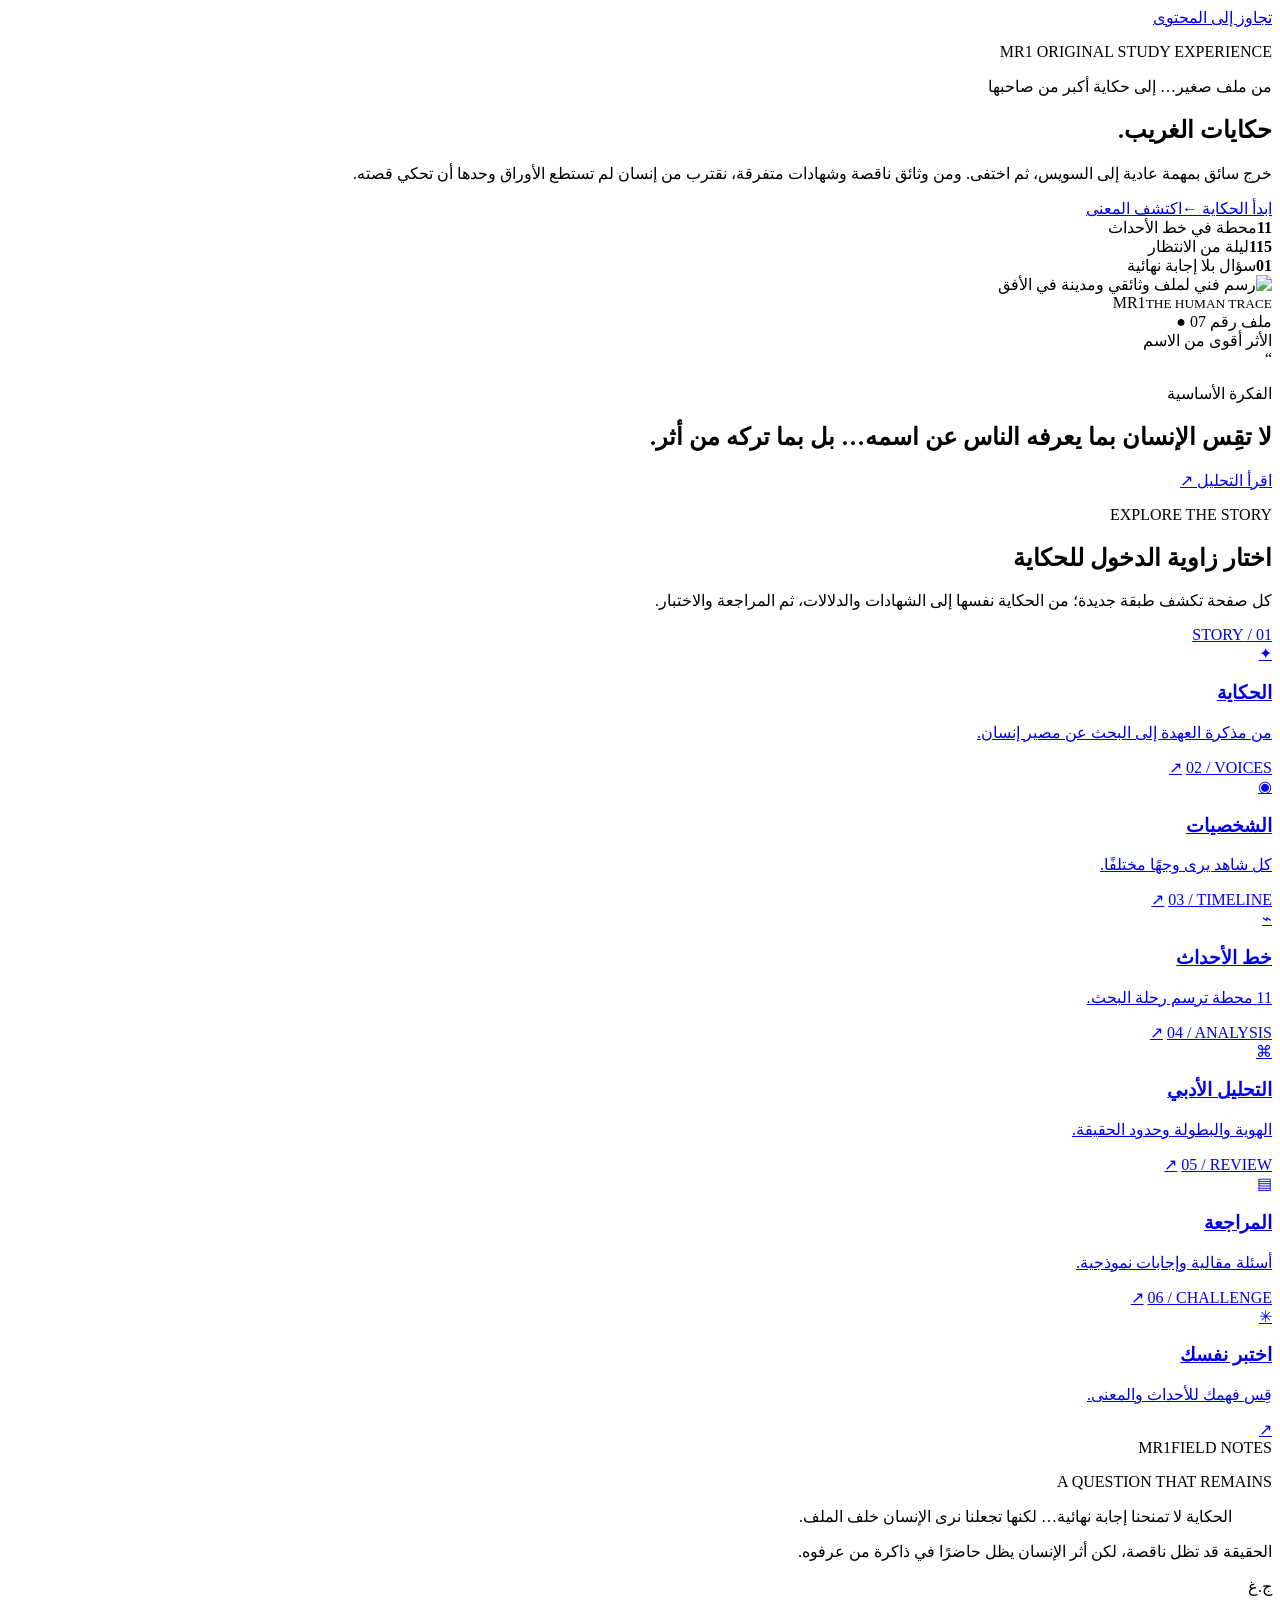
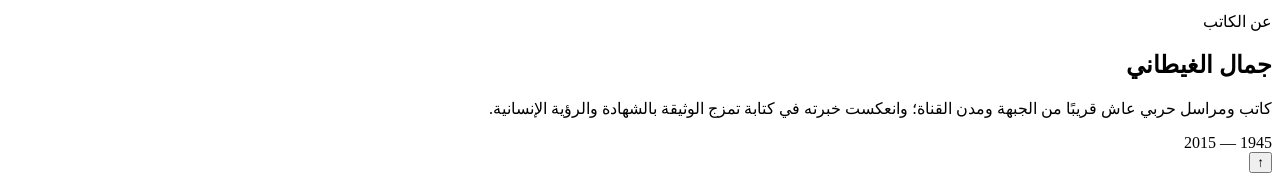
==== commit 30ddc908: "Add files via upload" ====
--- a/index.html
+++ b/index.html
@@ -1,38 +1,49 @@
 <!doctype html>
 <html lang="ar" dir="rtl">
 <head>
-<meta charset="utf-8"><meta name="viewport" content="width=device-width, initial-scale=1">
-<meta name="theme-color" content="#050505"><meta name="description" content="تجربة أدبية تفاعلية لتحليل قصة حكايات الغريب لجمال الغيطاني، من الملف إلى الذاكرة الشعبية.">
-<title>حكايات الغريب — حين يصبح الأثر أكبر من الاسم | MR1 — حكايات الغريب</title>
-<link rel="icon" href="assets/favicon.svg" type="image/svg+xml"><link rel="stylesheet" href="css/style.css"><script src="js/main.js" defer></script>
+  <meta charset="utf-8">
+  <meta name="viewport" content="width=device-width, initial-scale=1">
+  <meta name="theme-color" content="#07090f">
+  <meta name="description" content="مساحة MR1 التفاعلية لقراءة وتحليل حكايات الغريب لجمال الغيطاني.">
+  <meta property="og:type" content="website">
+  <meta property="og:title" content="الرئيسية | MR1 — حكايات الغريب">
+  <meta property="og:description" content="من ملف إداري صغير إلى سؤال كبير عن الإنسان والأثر.">
+  <title>الرئيسية | MR1 — حكايات الغريب</title>
+  <link rel="icon" type="image/svg+xml" href="assets/favicon.svg">
+  <link rel="preload" href="assets/fonts/TheYearofTheCamel-Bold.otf.ttf" as="font" type="font/ttf" crossorigin>
+  <link rel="stylesheet" href="css/style.css">
+  <script type="module" src="js/app.js"></script>
 </head>
-<body data-page="home" id="top"><div class="grain" aria-hidden="true"></div><div class="light-orb orb-a" aria-hidden="true"></div><div class="light-orb orb-b" aria-hidden="true"></div>
-<header class="site-header">
-      <a class="brand" href="index.html" aria-label="MR1 — الصفحة الرئيسية"><span class="brand-mark">MR<span>1</span></span><span class="brand-copy"><strong>MR1 / STUDY EXPERIENCE</strong><small>حكايات الغريب · جمال الغيطاني</small></span></a>
-      <button class="menu-toggle" type="button" aria-label="فتح القائمة" aria-expanded="false" aria-controls="main-nav"><i></i><i></i><i></i></button>
-      <nav class="main-nav" id="main-nav" aria-label="التنقل الرئيسي"><a href="index.html" class="active" aria-current=page>الرئيسية</a><a href="story.html" class="" >القصة</a><a href="characters.html" class="" >الشخصيات</a><a href="timeline.html" class="" >خط الأحداث</a><a href="analysis.html" class="" >التحليل</a><a href="review.html" class="" >المراجعة</a><a href="quiz.html" class="" >اختبر نفسك</a></nav>
-      <a class="header-cta" href="quiz.html">ابدأ الاختبار <span>↗</span></a>
-    </header><main>
-<section class="hero home-hero shell">
-  <div class="hero-meta"><span class="pill">MR1 ORIGINAL EXPERIENCE</span><span class="edition">الأدب العربي <i>·</i> ملف رقم 01</span></div>
-  <div class="hero-main"><div class="hero-copy"><span class="eyebrow"><i></i> جمال الغيطاني · قصة قصيرة</span><h1>حكايات<br><em>الغريب</em><span class="hero-period">.</span></h1><p class="hero-lead">من ملفٍ صغير…<br><strong>إلى حكاية أكبر من صاحبها.</strong></p><p class="hero-desc">خرج سائق بمهمة عادية إلى السويس، ثم اختفى. ومن وثائق ناقصة وشهادات متفرقة، نكتشف إنسانًا لم تستطع الأوراق وحدها أن تحكي قصته.</p><div class="hero-actions"><a class="btn btn-blue" href="story.html">ابدأ الحكاية <span>↗</span></a><a class="text-link" href="analysis.html">اقرأ التحليل <span>←</span></a></div></div>
-  <div class="hero-art"><div class="art-index">01<span>/</span>07</div><div class="art-frame"><img src="https://hikayat-algharib-cs5synd7f-muhannd.vercel.app/assets/suez-cover-art.jpg" alt="مشهد رمزي من أجواء حرب أكتوبر في السويس"><div class="art-overlay"></div><div class="art-caption"><small>23 OCTOBER 1973 · SUEZ</small><b>الاسم غاب…<br>والأثر بقي.</b></div></div><div class="art-stamp">MR1<br><span>ARCHIVE</span></div><div class="blue-orbit"></div></div></div>
-  <div class="hero-bottom"><span>اسحب لاكتشاف التجربة</span><span class="scroll-line"></span><span class="latin">SCROLL TO EXPLORE</span></div>
+<body data-page="index">
+  <a class="skip-link" href="#main-content">تجاوز إلى المحتوى</a>
+  <div class="ambient ambient--one" aria-hidden="true"></div><div class="ambient ambient--two" aria-hidden="true"></div>
+  <div id="site-header"></div>
+  <main id="main-content" class="page-shell">
+<section class="hero hero--home section-wrap">
+  <div class="hero-copy reveal">
+    <p class="eyebrow"><span class="eyebrow-line"></span> MR1 ORIGINAL STUDY EXPERIENCE <span class="eyebrow-dot"></span></p>
+    <p class="hero-kicker">من ملف صغير… إلى حكاية أكبر من صاحبها</p>
+    <h1>حكايات <span class="text-glow">الغريب</span><span class="title-period">.</span></h1>
+    <p class="hero-description">خرج سائق بمهمة عادية إلى السويس، ثم اختفى. ومن وثائق ناقصة وشهادات متفرقة، نقترب من إنسان لم تستطع الأوراق وحدها أن تحكي قصته.</p>
+    <div class="hero-actions"><a class="button button--primary" href="story.html">ابدأ الحكاية <span>←</span></a><a class="button button--ghost" href="analysis.html">اكتشف المعنى</a></div>
+    <div class="hero-metrics"><div><strong>11</strong><span>محطة في خط الأحداث</span></div><i></i><div><strong>115</strong><span>ليلة من الانتظار</span></div><i></i><div><strong>01</strong><span>سؤال بلا إجابة نهائية</span></div></div>
+  </div>
+  <div class="hero-art reveal reveal-delay-2"><div class="hero-orbit hero-orbit--a"></div><div class="hero-orbit hero-orbit--b"></div><img src="assets/illustrations/hero-archive.svg" alt="رسم فني لملف وثائقي ومدينة في الأفق" class="hero-illustration"><div class="hero-stamp"><span>MR1</span><small>THE HUMAN TRACE</small></div><div class="floating-note floating-note--top">ملف رقم 07 <b>●</b></div><div class="floating-note floating-note--bottom">الأثر أقوى من الاسم</div></div>
 </section>
-<section class="manifesto shell reveal"><div class="section-tag"><span>01</span> الفكرة المحورية</div><div class="manifesto-text">هل نعرف الإنسان من <mark>الملف</mark>…<br>أم من <mark>الأثر</mark> الذي يتركه؟</div><p>«حكايات الغريب» تحوّل سؤالًا إداريًا عن سيارة وبضاعة إلى رحلة بحث عن مصير إنسان، وتكشف أن الحقيقة أوسع من البيانات الرسمية.</p></section>
-<section class="numbers-band"><div class="shell numbers-grid"><div><b>11</b><span>محطة في خط الأحداث</span></div><div><b>05</b><span>شخصيات وشهادات أساسية</span></div><div><b>04</b><span>لغات سردية مختلفة</span></div><div><b>05</b><span>أسئلة لاختبار فهمك</span></div></div></section>
-<section class="page-directory shell"><div class="section-heading reveal"><div><span class="eyebrow"><i></i> EXPLORE THE STORY</span><h2>اختار زاوية<br><em>الدخول للحكاية</em></h2></div><p>كل صفحة تكشف طبقة جديدة: من الحكاية نفسها، إلى الشخصيات، ثم الأدلة والتحليل، وصولًا إلى مراجعة تفاعلية.</p></div><div class="directory-grid">
-<a class="directory-card reveal" href="story.html"><span class="card-no">01 / STORY</span><b>القصة<br>من البداية للنهاية</b><span class="card-arrow">↗</span></a>
-<a class="directory-card reveal" href="characters.html"><span class="card-no">02 / PEOPLE</span><b>الشخصيات<br>والأصوات</b><span class="card-arrow">↗</span></a>
-<a class="directory-card reveal" href="timeline.html"><span class="card-no">03 / CHRONICLE</span><b>خط الأحداث<br>11 محطة</b><span class="card-arrow">↗</span></a>
-<a class="directory-card reveal" href="analysis.html"><span class="card-no">04 / ANALYSIS</span><b>التحليل<br>الأدبي والفكري</b><span class="card-arrow">↗</span></a>
-<a class="directory-card reveal" href="review.html"><span class="card-no">05 / REVISION</span><b>مراجعة<br>وأسئلة مقالية</b><span class="card-arrow">↗</span></a>
-<a class="directory-card directory-card-blue reveal" href="quiz.html"><span class="card-no">06 / CHALLENGE</span><b>اختبر نفسك<br>في خمس دقائق</b><span class="card-arrow">↗</span></a>
+<section class="section-wrap intro-band reveal"><div class="intro-mark">“</div><div><p class="eyebrow">الفكرة الأساسية</p><h2>لا تقِس الإنسان بما يعرفه الناس عن اسمه… <span class="text-glow">بل بما تركه من أثر.</span></h2></div><a class="text-link" href="analysis.html">اقرأ التحليل <span>↗</span></a></section>
+<section class="section-wrap section-block"><div class="section-heading reveal"><div><p class="eyebrow">EXPLORE THE STORY</p><h2>اختار زاوية الدخول <span class="text-glow">للحكاية</span></h2></div><p>كل صفحة تكشف طبقة جديدة؛ من الحكاية نفسها إلى الشهادات والدلالات، ثم المراجعة والاختبار.</p></div><div class="portal-grid">
+<a class="portal-card portal-card--large reveal" href="story.html"><span class="portal-number">01 / STORY</span><div class="portal-icon">✦</div><h3>الحكاية</h3><p>من مذكرة العهدة إلى البحث عن مصير إنسان.</p><span class="portal-arrow">↗</span></a>
+<a class="portal-card reveal" href="characters.html"><span class="portal-number">02 / VOICES</span><div class="portal-icon">◉</div><h3>الشخصيات</h3><p>كل شاهد يرى وجهًا مختلفًا.</p><span class="portal-arrow">↗</span></a>
+<a class="portal-card reveal" href="timeline.html"><span class="portal-number">03 / TIMELINE</span><div class="portal-icon">⌁</div><h3>خط الأحداث</h3><p>11 محطة ترسم رحلة البحث.</p><span class="portal-arrow">↗</span></a>
+<a class="portal-card reveal" href="analysis.html"><span class="portal-number">04 / ANALYSIS</span><div class="portal-icon">⌘</div><h3>التحليل الأدبي</h3><p>الهوية والبطولة وحدود الحقيقة.</p><span class="portal-arrow">↗</span></a>
+<a class="portal-card reveal" href="review.html"><span class="portal-number">05 / REVIEW</span><div class="portal-icon">▤</div><h3>المراجعة</h3><p>أسئلة مقالية وإجابات نموذجية.</p><span class="portal-arrow">↗</span></a>
+<a class="portal-card portal-card--accent reveal" href="quiz.html"><span class="portal-number">06 / CHALLENGE</span><div class="portal-icon">✳</div><h3>اختبر نفسك</h3><p>قِس فهمك للأحداث والمعنى.</p><span class="portal-arrow">↗</span></a>
 </div></section>
-<section class="quote-banner shell reveal"><span class="quote-mark">“</span><p>لا تقِس الإنسان بما يعرفه الناس عن اسمه…<br><strong>بل بما تركه من أثر.</strong></p><span class="quote-credit">MR1 · THE CORE IDEA</span></section>
-</main><footer class="site-footer">
-      <div class="footer-top"><div class="footer-brand"><span class="brand-mark">MR<span>1</span></span><div><strong>حكايات الغريب</strong><small>تجربة أدبية تفاعلية</small></div></div><p>من ملف إداري صغير… إلى سؤال كبير عن الإنسان والأثر.</p><a class="footer-toplink" href="#top">العودة للأعلى ↑</a></div>
-      <div class="footer-bottom"><span class="copyright">© 2026 · MR1 — ALL RIGHTS RESERVED</span><div class="social-area"><span>تابعني على إنستجرام</span><a class="instagram-link" href="https://www.instagram.com/iammuhannd/" target="_blank" rel="noopener noreferrer" aria-label="افتح حساب إنستجرام iammuhannd"><svg viewBox="0 0 24 24" aria-hidden="true"><rect x="3" y="3" width="18" height="18" rx="5"/><circle cx="12" cy="12" r="4"/><circle cx="17.6" cy="6.5" r="1"/></svg><b>@iammuhannd</b><span class="external-arrow">↗</span></a></div></div>
-    </footer>
-    <a class="floating-instagram" href="https://www.instagram.com/iammuhannd/" target="_blank" rel="noopener noreferrer" aria-label="تابعني على إنستجرام @iammuhannd"><svg viewBox="0 0 24 24" aria-hidden="true"><rect x="3" y="3" width="18" height="18" rx="5"/><circle cx="12" cy="12" r="4"/><circle cx="17.6" cy="6.5" r="1"/></svg></a>
-    <button class="back-to-top" type="button" aria-label="العودة إلى أعلى الصفحة">↑</button></body></html>+<section class="section-wrap quote-panel reveal"><div class="quote-panel-art">MR1<span>FIELD NOTES</span></div><div><p class="eyebrow">A QUESTION THAT REMAINS</p><blockquote>الحكاية لا تمنحنا إجابة نهائية… لكنها تجعلنا نرى الإنسان خلف الملف.</blockquote><p class="muted">الحقيقة قد تظل ناقصة، لكن أثر الإنسان يظل حاضرًا في ذاكرة من عرفوه.</p></div></section>
+<section class="section-wrap author-strip reveal"><div class="author-monogram">ج.غ</div><div><p class="eyebrow">عن الكاتب</p><h2>جمال الغيطاني</h2><p>كاتب ومراسل حربي عاش قريبًا من الجبهة ومدن القناة؛ وانعكست خبرته في كتابة تمزج الوثيقة بالشهادة والرؤية الإنسانية.</p></div><span class="author-year">1945 — 2015</span></section>
+</main>
+  <div id="site-footer"></div>
+  <div id="toast-region" class="toast-region" aria-live="polite" aria-atomic="true"></div>
+  <button class="back-to-top" type="button" aria-label="العودة إلى أعلى الصفحة">↑</button>
+</body>
+</html>
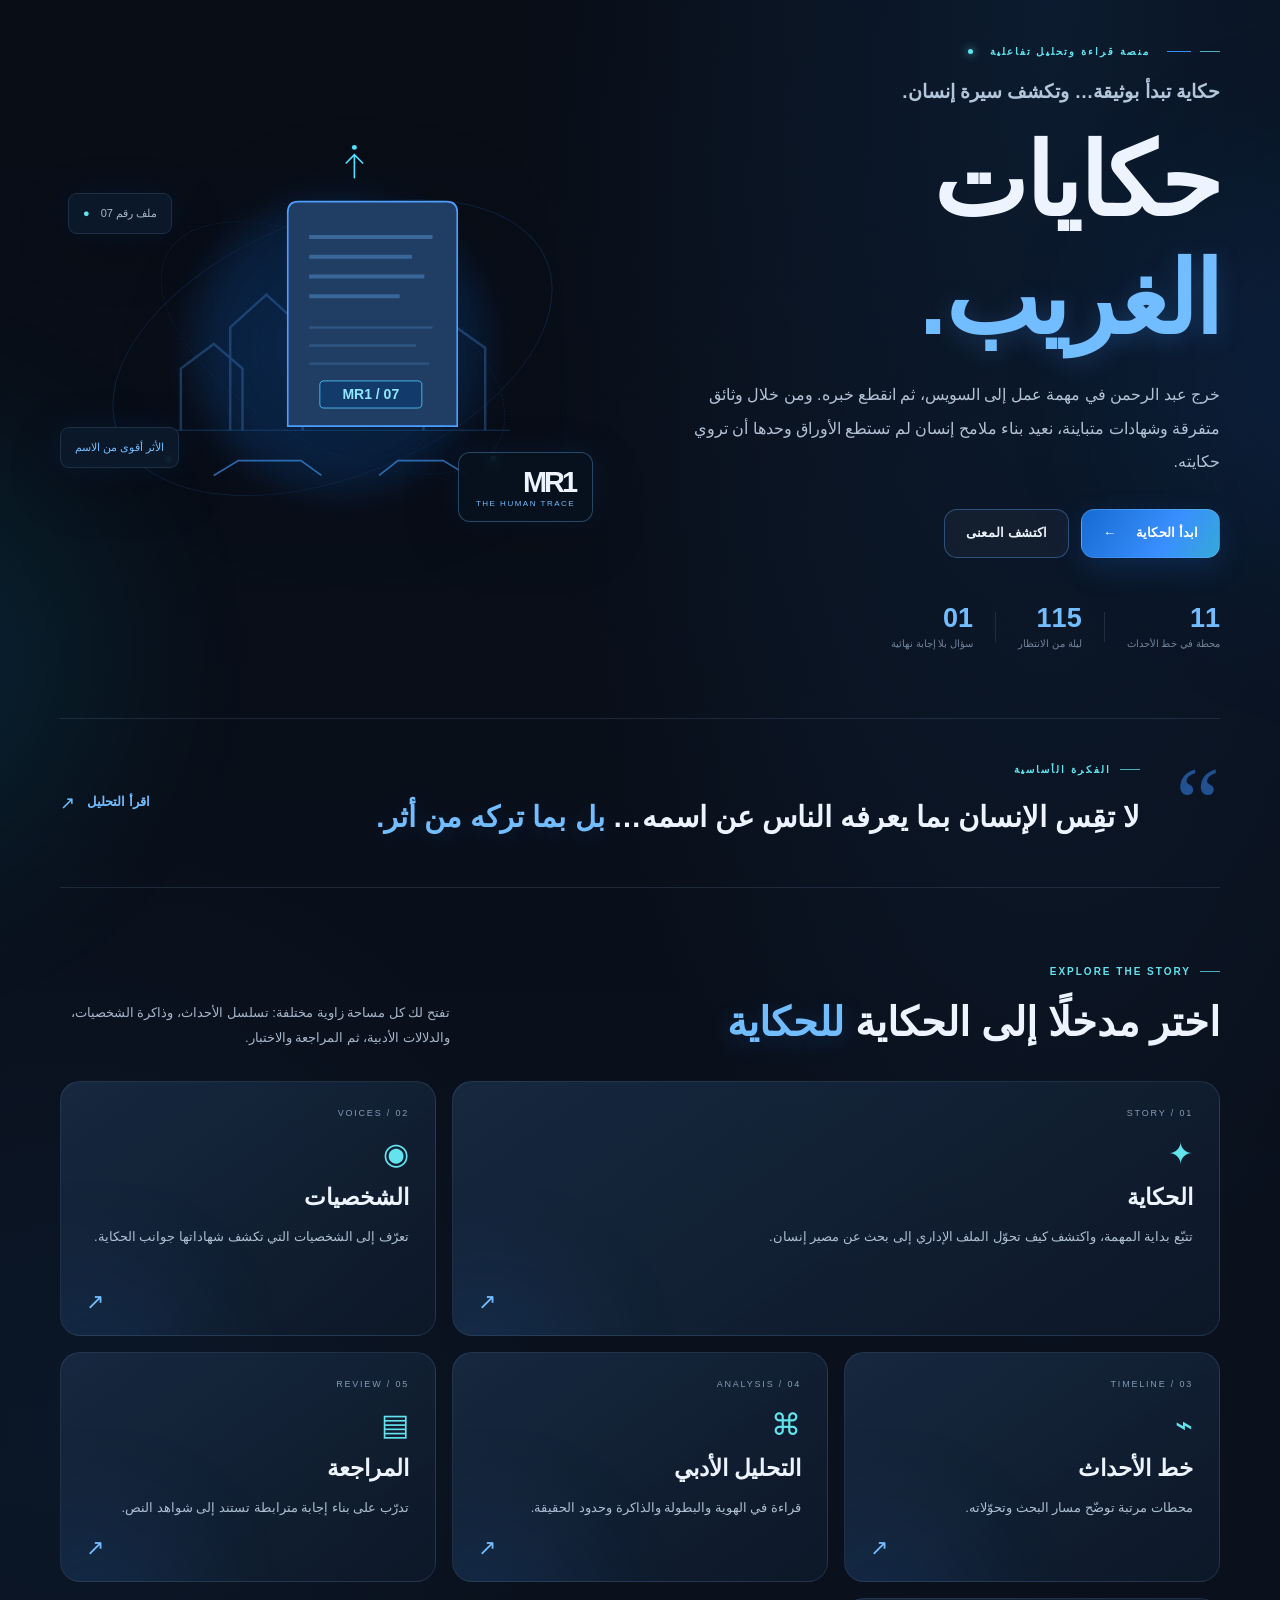
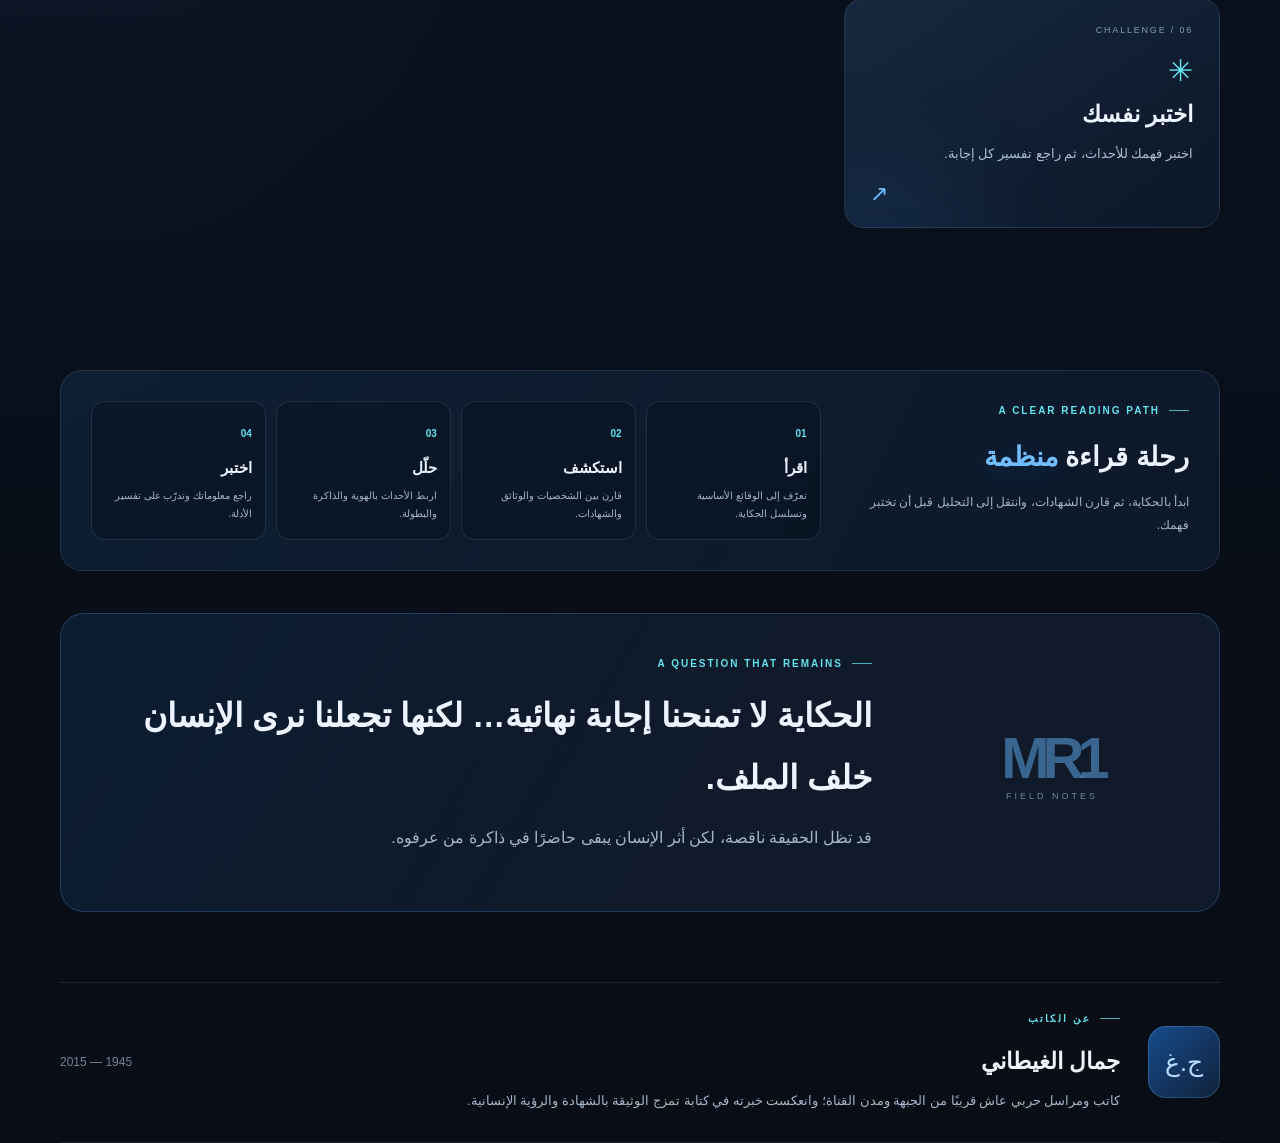
==== commit c2ea09fb: "Polish MR1 visual identity and Arabic editorial copy" ====
--- a/index.html
+++ b/index.html
@@ -4,10 +4,10 @@
   <meta charset="utf-8">
   <meta name="viewport" content="width=device-width, initial-scale=1">
   <meta name="theme-color" content="#07090f">
-  <meta name="description" content="مساحة MR1 التفاعلية لقراءة وتحليل حكايات الغريب لجمال الغيطاني.">
+  <meta name="description" content="منصة قراءة تفاعلية لحكايات الغريب: الحكاية، الشخصيات، خط الأحداث، التحليل الأدبي، والمراجعة.">
   <meta property="og:type" content="website">
   <meta property="og:title" content="الرئيسية | MR1 — حكايات الغريب">
-  <meta property="og:description" content="من ملف إداري صغير إلى سؤال كبير عن الإنسان والأثر.">
+  <meta property="og:description" content="منصة قراءة تفاعلية لحكايات الغريب: الحكاية، الشخصيات، خط الأحداث، التحليل الأدبي، والمراجعة.">
   <title>الرئيسية | MR1 — حكايات الغريب</title>
   <link rel="icon" type="image/svg+xml" href="assets/favicon.svg">
   <link rel="preload" href="assets/fonts/TheYearofTheCamel-Bold.otf.ttf" as="font" type="font/ttf" crossorigin>
@@ -21,25 +21,34 @@
   <main id="main-content" class="page-shell">
 <section class="hero hero--home section-wrap">
   <div class="hero-copy reveal">
-    <p class="eyebrow"><span class="eyebrow-line"></span> MR1 ORIGINAL STUDY EXPERIENCE <span class="eyebrow-dot"></span></p>
-    <p class="hero-kicker">من ملف صغير… إلى حكاية أكبر من صاحبها</p>
+    <p class="eyebrow"><span class="eyebrow-line"></span> منصة قراءة وتحليل تفاعلية <span class="eyebrow-dot"></span></p>
+    <p class="hero-kicker">حكاية تبدأ بوثيقة… وتكشف سيرة إنسان.</p>
     <h1>حكايات <span class="text-glow">الغريب</span><span class="title-period">.</span></h1>
-    <p class="hero-description">خرج سائق بمهمة عادية إلى السويس، ثم اختفى. ومن وثائق ناقصة وشهادات متفرقة، نقترب من إنسان لم تستطع الأوراق وحدها أن تحكي قصته.</p>
+    <p class="hero-description">خرج عبد الرحمن في مهمة عمل إلى السويس، ثم انقطع خبره. ومن خلال وثائق متفرقة وشهادات متباينة، نعيد بناء ملامح إنسان لم تستطع الأوراق وحدها أن تروي حكايته.</p>
     <div class="hero-actions"><a class="button button--primary" href="story.html">ابدأ الحكاية <span>←</span></a><a class="button button--ghost" href="analysis.html">اكتشف المعنى</a></div>
     <div class="hero-metrics"><div><strong>11</strong><span>محطة في خط الأحداث</span></div><i></i><div><strong>115</strong><span>ليلة من الانتظار</span></div><i></i><div><strong>01</strong><span>سؤال بلا إجابة نهائية</span></div></div>
   </div>
   <div class="hero-art reveal reveal-delay-2"><div class="hero-orbit hero-orbit--a"></div><div class="hero-orbit hero-orbit--b"></div><img src="assets/illustrations/hero-archive.svg" alt="رسم فني لملف وثائقي ومدينة في الأفق" class="hero-illustration"><div class="hero-stamp"><span>MR1</span><small>THE HUMAN TRACE</small></div><div class="floating-note floating-note--top">ملف رقم 07 <b>●</b></div><div class="floating-note floating-note--bottom">الأثر أقوى من الاسم</div></div>
 </section>
 <section class="section-wrap intro-band reveal"><div class="intro-mark">“</div><div><p class="eyebrow">الفكرة الأساسية</p><h2>لا تقِس الإنسان بما يعرفه الناس عن اسمه… <span class="text-glow">بل بما تركه من أثر.</span></h2></div><a class="text-link" href="analysis.html">اقرأ التحليل <span>↗</span></a></section>
-<section class="section-wrap section-block"><div class="section-heading reveal"><div><p class="eyebrow">EXPLORE THE STORY</p><h2>اختار زاوية الدخول <span class="text-glow">للحكاية</span></h2></div><p>كل صفحة تكشف طبقة جديدة؛ من الحكاية نفسها إلى الشهادات والدلالات، ثم المراجعة والاختبار.</p></div><div class="portal-grid">
-<a class="portal-card portal-card--large reveal" href="story.html"><span class="portal-number">01 / STORY</span><div class="portal-icon">✦</div><h3>الحكاية</h3><p>من مذكرة العهدة إلى البحث عن مصير إنسان.</p><span class="portal-arrow">↗</span></a>
-<a class="portal-card reveal" href="characters.html"><span class="portal-number">02 / VOICES</span><div class="portal-icon">◉</div><h3>الشخصيات</h3><p>كل شاهد يرى وجهًا مختلفًا.</p><span class="portal-arrow">↗</span></a>
-<a class="portal-card reveal" href="timeline.html"><span class="portal-number">03 / TIMELINE</span><div class="portal-icon">⌁</div><h3>خط الأحداث</h3><p>11 محطة ترسم رحلة البحث.</p><span class="portal-arrow">↗</span></a>
-<a class="portal-card reveal" href="analysis.html"><span class="portal-number">04 / ANALYSIS</span><div class="portal-icon">⌘</div><h3>التحليل الأدبي</h3><p>الهوية والبطولة وحدود الحقيقة.</p><span class="portal-arrow">↗</span></a>
-<a class="portal-card reveal" href="review.html"><span class="portal-number">05 / REVIEW</span><div class="portal-icon">▤</div><h3>المراجعة</h3><p>أسئلة مقالية وإجابات نموذجية.</p><span class="portal-arrow">↗</span></a>
-<a class="portal-card portal-card--accent reveal" href="quiz.html"><span class="portal-number">06 / CHALLENGE</span><div class="portal-icon">✳</div><h3>اختبر نفسك</h3><p>قِس فهمك للأحداث والمعنى.</p><span class="portal-arrow">↗</span></a>
+<section class="section-wrap section-block"><div class="section-heading reveal"><div><p class="eyebrow">EXPLORE THE STORY</p><h2>اختر مدخلًا إلى الحكاية <span class="text-glow">للحكاية</span></h2></div><p>تفتح لك كل مساحة زاوية مختلفة: تسلسل الأحداث، وذاكرة الشخصيات، والدلالات الأدبية، ثم المراجعة والاختبار.</p></div><div class="portal-grid">
+<a class="portal-card portal-card--large reveal" href="story.html"><span class="portal-number">01 / STORY</span><div class="portal-icon">✦</div><h3>الحكاية</h3><p>تتبّع بداية المهمة، واكتشف كيف تحوّل الملف الإداري إلى بحث عن مصير إنسان.</p><span class="portal-arrow">↗</span></a>
+<a class="portal-card reveal" href="characters.html"><span class="portal-number">02 / VOICES</span><div class="portal-icon">◉</div><h3>الشخصيات</h3><p>تعرّف إلى الشخصيات التي تكشف شهاداتها جوانب الحكاية.</p><span class="portal-arrow">↗</span></a>
+<a class="portal-card reveal" href="timeline.html"><span class="portal-number">03 / TIMELINE</span><div class="portal-icon">⌁</div><h3>خط الأحداث</h3><p>محطات مرتبة توضّح مسار البحث وتحوّلاته.</p><span class="portal-arrow">↗</span></a>
+<a class="portal-card reveal" href="analysis.html"><span class="portal-number">04 / ANALYSIS</span><div class="portal-icon">⌘</div><h3>التحليل الأدبي</h3><p>قراءة في الهوية والبطولة والذاكرة وحدود الحقيقة.</p><span class="portal-arrow">↗</span></a>
+<a class="portal-card reveal" href="review.html"><span class="portal-number">05 / REVIEW</span><div class="portal-icon">▤</div><h3>المراجعة</h3><p>تدرّب على بناء إجابة مترابطة تستند إلى شواهد النص.</p><span class="portal-arrow">↗</span></a>
+<a class="portal-card portal-card--accent reveal" href="quiz.html"><span class="portal-number">06 / CHALLENGE</span><div class="portal-icon">✳</div><h3>اختبر نفسك</h3><p>اختبر فهمك للأحداث، ثم راجع تفسير كل إجابة.</p><span class="portal-arrow">↗</span></a>
 </div></section>
-<section class="section-wrap quote-panel reveal"><div class="quote-panel-art">MR1<span>FIELD NOTES</span></div><div><p class="eyebrow">A QUESTION THAT REMAINS</p><blockquote>الحكاية لا تمنحنا إجابة نهائية… لكنها تجعلنا نرى الإنسان خلف الملف.</blockquote><p class="muted">الحقيقة قد تظل ناقصة، لكن أثر الإنسان يظل حاضرًا في ذاكرة من عرفوه.</p></div></section>
+<section class="section-wrap study-path reveal">
+  <div class="study-path-heading"><p class="eyebrow">A CLEAR READING PATH</p><h2>رحلة قراءة <span class="text-glow">منظمة</span></h2><p>ابدأ بالحكاية، ثم قارن الشهادات، وانتقل إلى التحليل قبل أن تختبر فهمك.</p></div>
+  <div class="study-path-grid">
+    <article><span>01</span><h3>اقرأ</h3><p>تعرّف إلى الوقائع الأساسية وتسلسل الحكاية.</p></article>
+    <article><span>02</span><h3>استكشف</h3><p>قارن بين الشخصيات والوثائق والشهادات.</p></article>
+    <article><span>03</span><h3>حلّل</h3><p>اربط الأحداث بالهوية والذاكرة والبطولة.</p></article>
+    <article><span>04</span><h3>اختبر</h3><p>راجع معلوماتك وتدرّب على تفسير الأدلة.</p></article>
+  </div>
+</section>
+<section class="section-wrap quote-panel reveal"><div class="quote-panel-art">MR1<span>FIELD NOTES</span></div><div><p class="eyebrow">A QUESTION THAT REMAINS</p><blockquote>الحكاية لا تمنحنا إجابة نهائية… لكنها تجعلنا نرى الإنسان خلف الملف.</blockquote><p class="muted">قد تظل الحقيقة ناقصة، لكن أثر الإنسان يبقى حاضرًا في ذاكرة من عرفوه.</p></div></section>
 <section class="section-wrap author-strip reveal"><div class="author-monogram">ج.غ</div><div><p class="eyebrow">عن الكاتب</p><h2>جمال الغيطاني</h2><p>كاتب ومراسل حربي عاش قريبًا من الجبهة ومدن القناة؛ وانعكست خبرته في كتابة تمزج الوثيقة بالشهادة والرؤية الإنسانية.</p></div><span class="author-year">1945 — 2015</span></section>
 </main>
   <div id="site-footer"></div>
--- a/css/style.css
+++ b/css/style.css
@@ -0,0 +1,20 @@
+/* MR1 Hikayat AlGharib 3.0 — modular stylesheet entry */
+@import url('./variables.css');
+@import url('./base.css');
+@import url('./typography.css');
+@import url('./layout.css');
+@import url('./components.css');
+@import url('./header.css');
+@import url('./footer.css');
+@import url('./hero.css');
+@import url('./analysis.css');
+@import url('./effects.css');
+@import url('./responsive.css');
+@import url('./pages/home.css');
+@import url('./pages/story.css');
+@import url('./pages/characters.css');
+@import url('./pages/timeline.css');
+@import url('./pages/review.css');
+@import url('./pages/quiz.css');
+
+@import url('./polish.css');
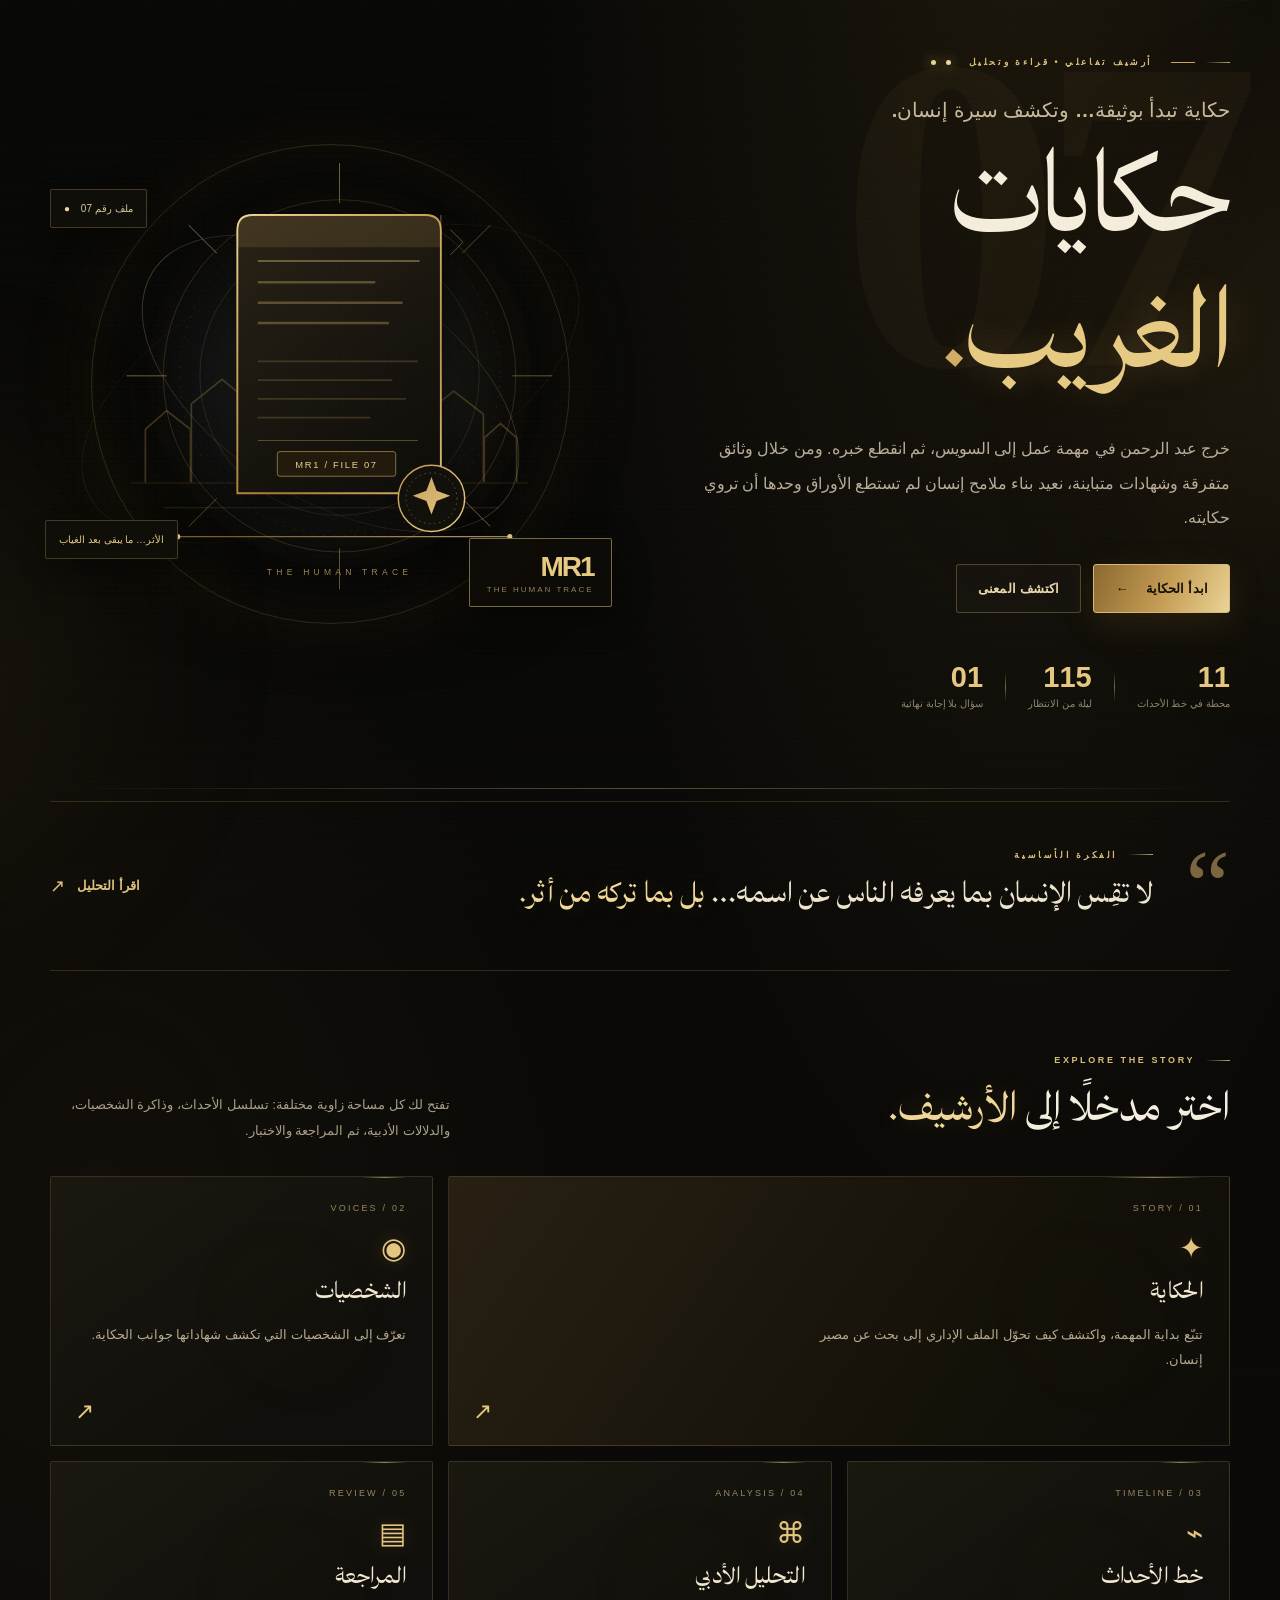
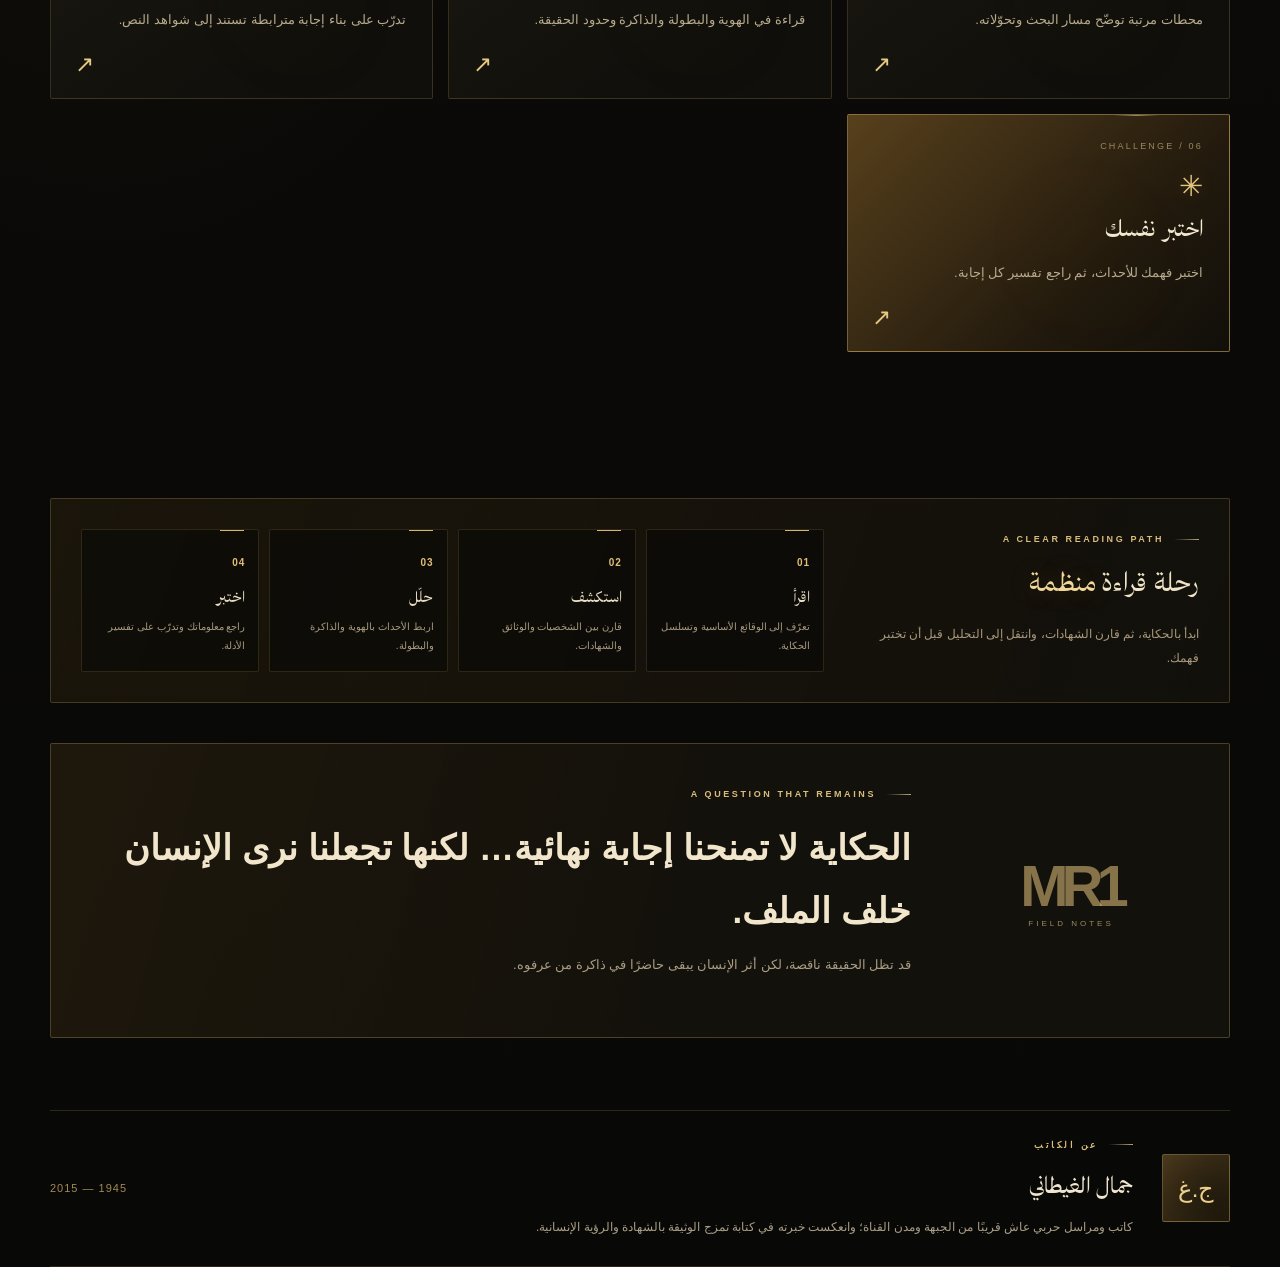
==== commit 5af86d7b: "Redesign MR1 with an obsidian and metallic gold archive identity" ====
--- a/index.html
+++ b/index.html
@@ -21,17 +21,17 @@
   <main id="main-content" class="page-shell">
 <section class="hero hero--home section-wrap">
   <div class="hero-copy reveal">
-    <p class="eyebrow"><span class="eyebrow-line"></span> منصة قراءة وتحليل تفاعلية <span class="eyebrow-dot"></span></p>
+    <p class="eyebrow"><span class="eyebrow-line"></span> أرشيف تفاعلي • قراءة وتحليل <span class="eyebrow-dot"></span></p>
     <p class="hero-kicker">حكاية تبدأ بوثيقة… وتكشف سيرة إنسان.</p>
     <h1>حكايات <span class="text-glow">الغريب</span><span class="title-period">.</span></h1>
     <p class="hero-description">خرج عبد الرحمن في مهمة عمل إلى السويس، ثم انقطع خبره. ومن خلال وثائق متفرقة وشهادات متباينة، نعيد بناء ملامح إنسان لم تستطع الأوراق وحدها أن تروي حكايته.</p>
     <div class="hero-actions"><a class="button button--primary" href="story.html">ابدأ الحكاية <span>←</span></a><a class="button button--ghost" href="analysis.html">اكتشف المعنى</a></div>
     <div class="hero-metrics"><div><strong>11</strong><span>محطة في خط الأحداث</span></div><i></i><div><strong>115</strong><span>ليلة من الانتظار</span></div><i></i><div><strong>01</strong><span>سؤال بلا إجابة نهائية</span></div></div>
   </div>
-  <div class="hero-art reveal reveal-delay-2"><div class="hero-orbit hero-orbit--a"></div><div class="hero-orbit hero-orbit--b"></div><img src="assets/illustrations/hero-archive.svg" alt="رسم فني لملف وثائقي ومدينة في الأفق" class="hero-illustration"><div class="hero-stamp"><span>MR1</span><small>THE HUMAN TRACE</small></div><div class="floating-note floating-note--top">ملف رقم 07 <b>●</b></div><div class="floating-note floating-note--bottom">الأثر أقوى من الاسم</div></div>
+  <div class="hero-art reveal reveal-delay-2"><div class="hero-orbit hero-orbit--a"></div><div class="hero-orbit hero-orbit--b"></div><img src="assets/illustrations/hero-archive.svg" alt="رسم فني لملف وثائقي ومدينة في الأفق" class="hero-illustration"><div class="hero-stamp"><span>MR1</span><small>THE HUMAN TRACE</small></div><div class="floating-note floating-note--top">ملف رقم 07 <b>●</b></div><div class="floating-note floating-note--bottom">الأثر… ما يبقى بعد الغياب</div></div>
 </section>
 <section class="section-wrap intro-band reveal"><div class="intro-mark">“</div><div><p class="eyebrow">الفكرة الأساسية</p><h2>لا تقِس الإنسان بما يعرفه الناس عن اسمه… <span class="text-glow">بل بما تركه من أثر.</span></h2></div><a class="text-link" href="analysis.html">اقرأ التحليل <span>↗</span></a></section>
-<section class="section-wrap section-block"><div class="section-heading reveal"><div><p class="eyebrow">EXPLORE THE STORY</p><h2>اختر مدخلًا إلى الحكاية <span class="text-glow">للحكاية</span></h2></div><p>تفتح لك كل مساحة زاوية مختلفة: تسلسل الأحداث، وذاكرة الشخصيات، والدلالات الأدبية، ثم المراجعة والاختبار.</p></div><div class="portal-grid">
+<section class="section-wrap section-block"><div class="section-heading reveal"><div><p class="eyebrow">EXPLORE THE STORY</p><h2>اختر مدخلًا إلى <span class="text-glow">الأرشيف.</span></h2></div><p>تفتح لك كل مساحة زاوية مختلفة: تسلسل الأحداث، وذاكرة الشخصيات، والدلالات الأدبية، ثم المراجعة والاختبار.</p></div><div class="portal-grid">
 <a class="portal-card portal-card--large reveal" href="story.html"><span class="portal-number">01 / STORY</span><div class="portal-icon">✦</div><h3>الحكاية</h3><p>تتبّع بداية المهمة، واكتشف كيف تحوّل الملف الإداري إلى بحث عن مصير إنسان.</p><span class="portal-arrow">↗</span></a>
 <a class="portal-card reveal" href="characters.html"><span class="portal-number">02 / VOICES</span><div class="portal-icon">◉</div><h3>الشخصيات</h3><p>تعرّف إلى الشخصيات التي تكشف شهاداتها جوانب الحكاية.</p><span class="portal-arrow">↗</span></a>
 <a class="portal-card reveal" href="timeline.html"><span class="portal-number">03 / TIMELINE</span><div class="portal-icon">⌁</div><h3>خط الأحداث</h3><p>محطات مرتبة توضّح مسار البحث وتحوّلاته.</p><span class="portal-arrow">↗</span></a>
--- a/css/style.css
+++ b/css/style.css
@@ -18,3 +18,5 @@
 @import url('./pages/quiz.css');
 
 @import url('./polish.css');
+
+@import url('./noir-gold.css');
